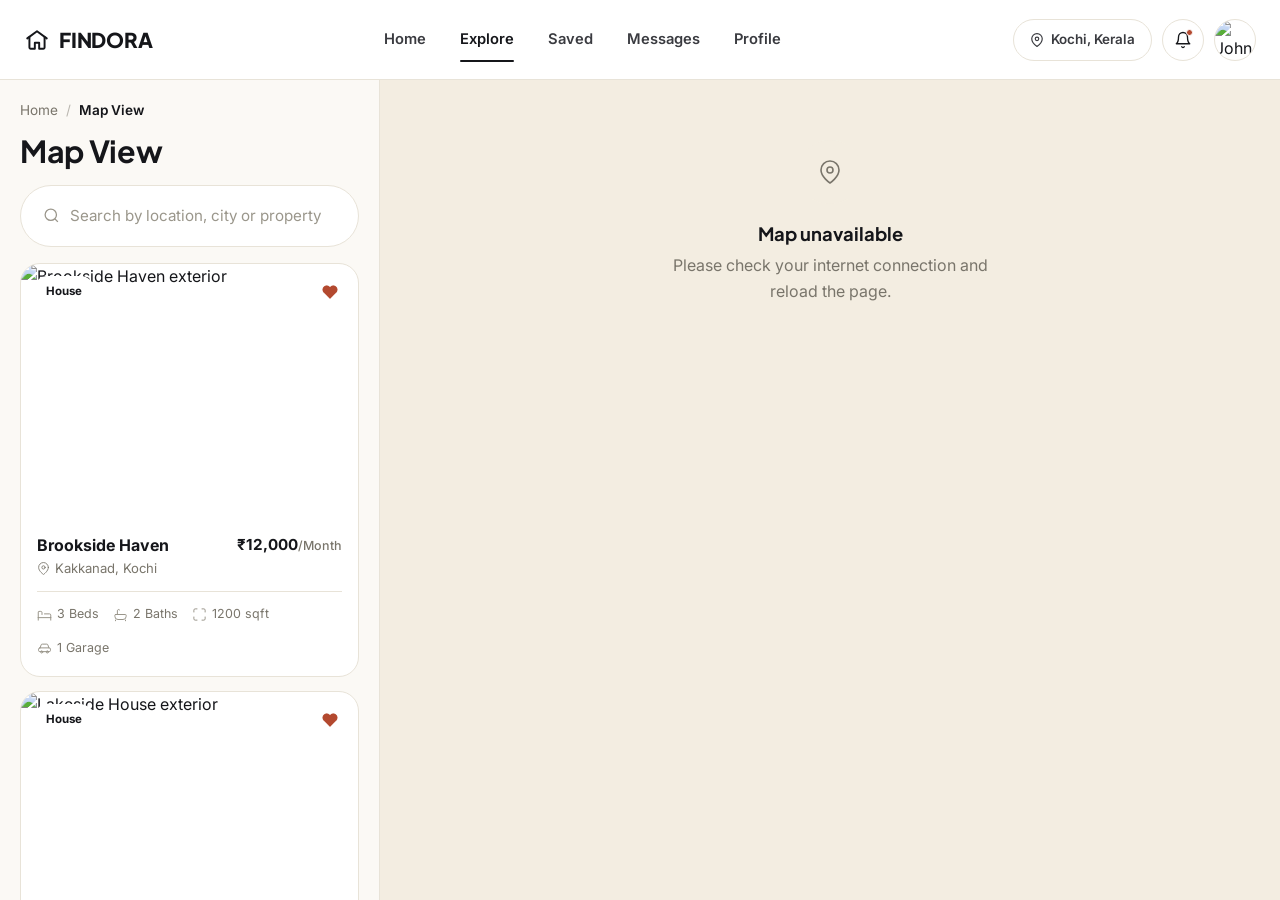
==== map.html @ 46451be3 "Add files via upload" ====
<!DOCTYPE html>
<html lang="en">
<head>
<meta charset="UTF-8">
<meta name="viewport" content="width=device-width, initial-scale=1.0">
<title>Map View — FINDORA</title>
<link rel="stylesheet" href="css/style.css">
<link rel="stylesheet" href="https://cdnjs.cloudflare.com/ajax/libs/leaflet/1.9.4/leaflet.css">
</head>
<body data-page="explore">

<header class="site-header" id="siteHeader">
  <div class="container header-inner">
    <a href="index.html" class="logo">
      <svg width="26" height="26" viewBox="0 0 24 24" fill="none" stroke="currentColor" stroke-width="1.8" stroke-linecap="round" stroke-linejoin="round"><path d="M3 10.5 12 4l9 6.5"/><path d="M5 9.5V19a1 1 0 0 0 1 1h4v-5.5h4V20h4a1 1 0 0 0 1-1V9.5"/></svg>
      FINDORA
    </a>
    <nav class="nav-links">
      <a href="index.html" data-nav="home">Home</a>
      <a href="properties.html" data-nav="explore">Explore</a>
      <a href="saved.html" data-nav="saved">Saved</a>
      <a href="messages.html" data-nav="messages">Messages</a>
      <a href="profile.html" data-nav="profile">Profile</a>
    </nav>
    <div class="header-actions">
      <button class="location-pill" id="locationPill"></button>
      <button class="icon-btn" aria-label="Notifications" id="notifBtn"></button>
      <a href="profile.html" class="avatar-btn"><img src="https://i.pravatar.cc/160?img=68" alt="John Doe"></a>
    </div>
  </div>
</header>

<div class="map-page-wrap">
  <aside class="map-sidebar">
    <div class="map-sidebar-head">
      <div class="breadcrumb" style="padding-top:0">
        <a href="index.html">Home</a><span class="sep">/</span><span class="current">Map View</span>
      </div>
      <h1 class="h2 mt-3">Map View</h1>
      <div class="search-bar mt-4" style="box-shadow:none;border:1px solid var(--line)">
        <svg width="17" height="17" viewBox="0 0 24 24" fill="none" stroke="currentColor" stroke-width="1.8" style="color:#9A968B;flex:none"><circle cx="11" cy="11" r="8"/><line x1="21" y1="21" x2="16.65" y2="16.65"/></svg>
        <input id="mapSearchInput" type="text" placeholder="Search by location, city or property">
      </div>
    </div>
    <div class="map-list" id="mapList"></div>
    <div class="empty-state" id="mapListEmpty" style="display:none;padding:40px 10px">
      <div class="es-icon"><svg width="22" height="22" viewBox="0 0 24 24" fill="none" stroke="currentColor" stroke-width="1.8"><circle cx="11" cy="11" r="8"/><line x1="21" y1="21" x2="16.65" y2="16.65"/></svg></div>
      <h3 class="h3">No matches</h3>
      <p>Try a different location or property name.</p>
    </div>
  </aside>

  <div class="map-relative">
    <div id="leafletMap"></div>
    <div class="map-floating-card" id="mapFloatingCard"></div>
  </div>
</div>

<nav class="bottom-nav">
  <a href="index.html" data-nav="home"><svg width="20" height="20" viewBox="0 0 24 24" fill="none" stroke="currentColor" stroke-width="1.8"><path d="M3 9l9-7 9 7v11a2 2 0 0 1-2 2H5a2 2 0 0 1-2-2z"/><polyline points="9 22 9 12 15 12 15 22"/></svg>Home</a>
  <a href="properties.html" data-nav="explore"><svg width="20" height="20" viewBox="0 0 24 24" fill="none" stroke="currentColor" stroke-width="1.8"><circle cx="12" cy="12" r="10"/><polygon points="16.24 7.76 14.12 14.12 7.76 16.24 9.88 9.88 16.24 7.76"/></svg>Explore</a>
  <a href="saved.html" data-nav="saved"><svg width="20" height="20" viewBox="0 0 24 24" fill="none" stroke="currentColor" stroke-width="1.8"><path d="M19 21l-7-5-7 5V5a2 2 0 0 1 2-2h10a2 2 0 0 1 2 2z"/></svg>Saved</a>
  <a href="messages.html" data-nav="messages"><svg width="20" height="20" viewBox="0 0 24 24" fill="none" stroke="currentColor" stroke-width="1.8"><path d="M21 11.5a8.38 8.38 0 0 1-.9 3.8 8.5 8.5 0 0 1-7.6 4.7 8.38 8.38 0 0 1-3.8-.9L3 21l1.9-5.7a8.38 8.38 0 0 1-.9-3.8 8.5 8.5 0 0 1 4.7-7.6 8.38 8.38 0 0 1 3.8-.9h.5a8.48 8.48 0 0 1 8 8v.5z"/></svg>Messages</a>
  <a href="profile.html" data-nav="profile"><svg width="20" height="20" viewBox="0 0 24 24" fill="none" stroke="currentColor" stroke-width="1.8"><path d="M20 21v-2a4 4 0 0 0-4-4H8a4 4 0 0 0-4 4v2"/><circle cx="12" cy="7" r="4"/></svg>Profile</a>
</nav>

<script src="https://cdnjs.cloudflare.com/ajax/libs/leaflet/1.9.4/leaflet.js"></script>
<script src="js/main.js"></script>
<script>
  document.getElementById('locationPill').innerHTML = '<svg width="14" height="14" viewBox="0 0 24 24" fill="none" stroke="currentColor" stroke-width="2"><path d="M21 10c0 7-9 13-9 13s-9-6-9-13a9 9 0 0 1 18 0z"/><circle cx="12" cy="10" r="3"/></svg> Kochi, Kerala';
  document.getElementById('notifBtn').innerHTML = '<svg width="18" height="18" viewBox="0 0 24 24" fill="none" stroke="currentColor" stroke-width="1.8" stroke-linecap="round" stroke-linejoin="round"><path d="M18 8A6 6 0 0 0 6 8c0 7-3 9-3 9h18s-3-2-3-9"/><path d="M13.73 21a2 2 0 0 1-3.46 0"/></svg><span class="dot"></span>';
</script>
</body>
</html>
---- css/style.css ----
/* ==========================================================================
   FINDORA — Design System
   Premium / Minimal / Editorial real-estate visual language.
   ========================================================================== */

@import url('https://fonts.googleapis.com/css2?family=Plus+Jakarta+Sans:wght@500;600;700;800&family=Inter:wght@400;500;600;700&display=swap');

/* ---------- Tokens ---------- */
:root{
  /* color */
  --ink:#15161A;
  --ink-soft:#3A3B40;
  --muted:#79756B;
  --muted-2:#9A968B;
  --line:#E8E3D8;
  --line-strong:#D8D2C2;
  --bg:#FBF9F5;
  --surface:#FFFFFF;
  --sand:#F3EDE1;
  --sand-2:#EAE1CD;
  --gold:#B8874C;
  --success:#3F7D58;
  --success-bg:#E7EFE9;
  --danger:#B3492F;
  --danger-bg:#F6E7E1;
  --overlay:rgba(15,16,20,.55);

  /* radius */
  --r-sm:10px;
  --r-input:14px;
  --r-btn:14px;
  --r-card:20px;
  --r-lg:24px;
  --r-pill:999px;

  /* shadow */
  --shadow-xs:0 1px 2px rgba(21,22,26,.05);
  --shadow-sm:0 6px 16px -8px rgba(21,22,26,.12);
  --shadow-md:0 16px 32px -12px rgba(21,22,26,.16);
  --shadow-lg:0 28px 56px -18px rgba(21,22,26,.22);

  /* motion */
  --dur-fast:150ms;
  --dur:220ms;
  --dur-slow:320ms;
  --ease:cubic-bezier(.4,0,.2,1);

  /* type */
  --font-display:'Plus Jakarta Sans', 'Inter', sans-serif;
  --font-body:'Inter', -apple-system, BlinkMacSystemFont, sans-serif;

  /* layout */
  --container:1280px;
  --header-h:80px;
}

@media (prefers-reduced-motion: reduce){
  *,*::before,*::after{ animation-duration:.001ms !important; transition-duration:.001ms !important; scroll-behavior:auto !important; }
}

/* ---------- Reset ---------- */
*,*::before,*::after{ box-sizing:border-box; }
html{ scroll-behavior:smooth; -webkit-text-size-adjust:100%; }
body{
  margin:0; background:var(--bg); color:var(--ink);
  font-family:var(--font-body); font-size:16px; line-height:1.6;
  -webkit-font-smoothing:antialiased; text-rendering:optimizeLegibility;
  padding-bottom:0;
}
img{ max-width:100%; display:block; }
a{ color:inherit; text-decoration:none; }
button{ font:inherit; color:inherit; background:none; border:none; cursor:pointer; }
input,select,textarea{ font:inherit; color:inherit; }
ul{ list-style:none; margin:0; padding:0; }
h1,h2,h3,h4,p{ margin:0; }
svg{ display:block; }

:focus-visible{ outline:2px solid var(--ink); outline-offset:2px; border-radius:4px; }

.container{ max-width:var(--container); margin:0 auto; padding:0 24px; }
@media (max-width:640px){ .container{ padding:0 18px; } }

/* ---------- Typography ---------- */
.display-1{ font-family:var(--font-display); font-weight:800; letter-spacing:-.02em; line-height:.98; font-size:clamp(2.6rem,6vw,4.75rem); }
.h1{ font-family:var(--font-display); font-weight:700; letter-spacing:-.015em; line-height:1.1; font-size:clamp(1.9rem,3.4vw,2.5rem); }
.h2{ font-family:var(--font-display); font-weight:700; letter-spacing:-.01em; line-height:1.15; font-size:clamp(1.5rem,2.4vw,1.9rem); }
.h3{ font-family:var(--font-display); font-weight:700; line-height:1.25; font-size:1.15rem; }
.eyebrow{ font-family:var(--font-body); font-weight:600; text-transform:uppercase; letter-spacing:.12em; font-size:.72rem; color:var(--muted); }
.lede{ font-size:1.05rem; color:var(--muted); line-height:1.6; }
.text-muted{ color:var(--muted); }
.text-sm{ font-size:.875rem; }
.text-xs{ font-size:.75rem; }

/* ---------- Buttons ---------- */
.btn{
  display:inline-flex; align-items:center; justify-content:center; gap:8px;
  padding:13px 24px; border-radius:var(--r-btn); font-weight:600; font-size:.9rem;
  transition:transform var(--dur-fast) var(--ease), background var(--dur) var(--ease), color var(--dur) var(--ease), box-shadow var(--dur) var(--ease), border-color var(--dur) var(--ease);
  white-space:nowrap; border:1px solid transparent;
}
.btn:active{ transform:scale(.97); }
.btn-primary{ background:var(--ink); color:#fff; }
.btn-primary:hover{ background:#000; box-shadow:var(--shadow-sm); }
.btn-secondary{ background:var(--sand); color:var(--ink); }
.btn-secondary:hover{ background:var(--sand-2); }
.btn-outline{ background:transparent; color:var(--ink); border-color:var(--line-strong); }
.btn-outline:hover{ border-color:var(--ink); }
.btn-ghost{ background:transparent; color:var(--ink); }
.btn-ghost:hover{ background:var(--sand); }
.btn-danger-outline{ background:transparent; color:var(--danger); border-color:var(--danger); }
.btn-danger-outline:hover{ background:var(--danger-bg); }
.btn-sm{ padding:9px 16px; font-size:.82rem; }
.btn-lg{ padding:16px 30px; font-size:.98rem; }
.btn-block{ width:100%; }
.btn-icon{ width:44px; height:44px; padding:0; border-radius:var(--r-pill); }
.btn[disabled]{ opacity:.45; pointer-events:none; }

.icon-btn{
  width:42px; height:42px; border-radius:var(--r-pill); display:inline-flex; align-items:center; justify-content:center;
  background:var(--surface); border:1px solid var(--line); color:var(--ink); position:relative;
  transition:background var(--dur) var(--ease), border-color var(--dur) var(--ease);
}
.icon-btn:hover{ background:var(--sand); }
.icon-btn .dot{ position:absolute; top:9px; right:10px; width:7px; height:7px; border-radius:50%; background:var(--danger); border:1.5px solid var(--surface); }

/* ---------- Chips / Pills / Tabs ---------- */
.chip-row{ display:flex; gap:10px; flex-wrap:wrap; }
.chip{
  padding:10px 18px; border-radius:var(--r-pill); border:1px solid var(--line-strong); background:var(--surface);
  font-size:.85rem; font-weight:600; color:var(--ink-soft); transition:all var(--dur) var(--ease); white-space:nowrap;
}
.chip:hover{ border-color:var(--ink); }
.chip.is-active{ background:var(--ink); border-color:var(--ink); color:#fff; }
.chip-ghost{ border-color:transparent; background:var(--sand); }

.seg{ display:inline-flex; background:var(--sand); padding:4px; border-radius:var(--r-pill); gap:2px; }
.seg button{ padding:9px 20px; border-radius:var(--r-pill); font-weight:600; font-size:.85rem; color:var(--muted); transition:all var(--dur) var(--ease); }
.seg button.is-active{ background:var(--ink); color:#fff; }

/* ---------- Forms ---------- */
.field{ display:flex; flex-direction:column; gap:8px; }
.field label{ font-size:.82rem; font-weight:600; color:var(--ink-soft); }
.input,.select,.textarea{
  width:100%; padding:13px 16px; border-radius:var(--r-input); border:1px solid var(--line);
  background:var(--surface); font-size:.92rem; color:var(--ink); transition:border-color var(--dur) var(--ease), box-shadow var(--dur) var(--ease);
}
.input::placeholder,.textarea::placeholder{ color:var(--muted-2); }
.input:focus,.select:focus,.textarea:focus{ border-color:var(--ink); box-shadow:0 0 0 3px rgba(21,22,26,.06); outline:none; }
.textarea{ resize:vertical; min-height:110px; font-family:var(--font-body); }
.select{ appearance:none; background-image:url("data:image/svg+xml,%3Csvg xmlns='http://www.w3.org/2000/svg' width='16' height='16' viewBox='0 0 24 24' fill='none' stroke='%2379756B' stroke-width='2' stroke-linecap='round' stroke-linejoin='round'%3E%3Cpolyline points='6 9 12 15 18 9'/%3E%3C/svg%3E"); background-repeat:no-repeat; background-position:right 14px center; padding-right:38px; }
.input-icon-wrap{ position:relative; }
.input-icon-wrap .input{ padding-left:44px; }
.input-icon-wrap svg{ position:absolute; left:15px; top:50%; transform:translateY(-50%); color:var(--muted); pointer-events:none; }

.pill-toggle-row{ display:flex; gap:8px; flex-wrap:wrap; }
.pill-toggle{
  padding:10px 16px; border-radius:var(--r-pill); border:1px solid var(--line); background:var(--surface);
  font-weight:600; font-size:.85rem; color:var(--ink-soft); min-width:46px; text-align:center; transition:all var(--dur) var(--ease);
}
.pill-toggle.is-active{ background:var(--ink); border-color:var(--ink); color:#fff; }

.check-row{ display:flex; align-items:center; gap:10px; font-size:.9rem; color:var(--ink-soft); cursor:pointer; }
.check-row input[type="checkbox"],.check-row input[type="radio"]{
  appearance:none; width:19px; height:19px; border:1.5px solid var(--line-strong); border-radius:6px; position:relative; flex:none; cursor:pointer;
  transition:all var(--dur) var(--ease);
}
.check-row input[type="radio"]{ border-radius:50%; }
.check-row input:checked{ background:var(--ink); border-color:var(--ink); }
.check-row input[type="checkbox"]:checked::after{ content:""; position:absolute; left:5px; top:1px; width:5px; height:9px; border:solid #fff; border-width:0 2px 2px 0; transform:rotate(40deg); }
.check-row input[type="radio"]:checked::after{ content:""; position:absolute; inset:5px; border-radius:50%; background:#fff; }

.toggle{ position:relative; width:44px; height:26px; border-radius:var(--r-pill); background:var(--line-strong); flex:none; transition:background var(--dur) var(--ease); cursor:pointer; border:none; }
.toggle::after{ content:""; position:absolute; top:3px; left:3px; width:20px; height:20px; border-radius:50%; background:#fff; transition:transform var(--dur) var(--ease); box-shadow:var(--shadow-xs); }
.toggle.is-on{ background:var(--ink); }
.toggle.is-on::after{ transform:translateX(18px); }

/* dual range slider */
.range-slider{ position:relative; height:34px; }
.range-slider .track{ position:absolute; top:15px; left:0; right:0; height:4px; background:var(--line); border-radius:99px; }
.range-slider .fill{ position:absolute; top:15px; height:4px; background:var(--ink); border-radius:99px; }
.range-slider input[type="range"]{
  position:absolute; top:0; left:0; width:100%; height:34px; margin:0; appearance:none; background:transparent; pointer-events:none;
}
.range-slider input[type="range"]::-webkit-slider-thumb{
  appearance:none; pointer-events:all; width:20px; height:20px; border-radius:50%; background:#fff; border:2px solid var(--ink);
  box-shadow:var(--shadow-xs); cursor:pointer; margin-top:0;
}
.range-slider input[type="range"]::-moz-range-thumb{ pointer-events:all; width:20px; height:20px; border-radius:50%; background:#fff; border:2px solid var(--ink); cursor:pointer; }
.range-values{ display:flex; justify-content:space-between; font-size:.85rem; font-weight:600; color:var(--ink); margin-top:2px; }

/* ---------- Header / Nav ---------- */
.site-header{
  position:sticky; top:0; z-index:60; height:var(--header-h);
  transition:background var(--dur-slow) var(--ease), box-shadow var(--dur-slow) var(--ease), border-color var(--dur-slow) var(--ease);
  background:var(--surface); border-bottom:1px solid var(--line);
}
.site-header.header-transparent{ position:absolute; top:0; left:0; right:0; background:transparent; border-color:transparent; }
.site-header.header-transparent.is-scrolled{ position:fixed; background:rgba(251,249,245,.92); backdrop-filter:blur(10px); border-color:var(--line); box-shadow:var(--shadow-xs); }
.header-inner{ height:var(--header-h); display:flex; align-items:center; justify-content:space-between; gap:24px; }

.logo{ display:flex; align-items:center; gap:9px; font-family:var(--font-display); font-weight:800; font-size:1.28rem; letter-spacing:-.01em; flex:none; }
.logo svg{ color:var(--ink); }
.header-transparent:not(.is-scrolled) .logo, .header-transparent:not(.is-scrolled) .nav-links a, .header-transparent:not(.is-scrolled) .location-pill{ color:#fff; }
.header-transparent:not(.is-scrolled) .icon-btn{ background:rgba(255,255,255,.14); border-color:rgba(255,255,255,.28); color:#fff; }
.header-transparent:not(.is-scrolled) .location-pill{ border-color:rgba(255,255,255,.3); }
.header-transparent:not(.is-scrolled) .logo svg{ color:#fff; }

.nav-links{ display:flex; align-items:center; gap:34px; font-weight:600; font-size:.92rem; }
.nav-links a{ position:relative; padding:6px 0; color:var(--ink-soft); transition:color var(--dur) var(--ease); }
.nav-links a:hover{ color:var(--ink); }
.nav-links a.is-active{ color:var(--ink); }
.nav-links a.is-active::after{ content:""; position:absolute; left:0; right:0; bottom:-4px; height:2px; background:var(--ink); border-radius:2px; }
.header-transparent:not(.is-scrolled) .nav-links a.is-active::after{ background:#fff; }

.header-actions{ display:flex; align-items:center; gap:10px; flex:none; }
.location-pill{ display:flex; align-items:center; gap:7px; padding:9px 16px; border-radius:var(--r-pill); border:1px solid var(--line); font-size:.84rem; font-weight:600; color:var(--ink-soft); }
.avatar-btn img{ width:42px; height:42px; border-radius:50%; object-fit:cover; border:1.5px solid var(--line); }

.breadcrumb{ padding:22px 0 0; display:flex; align-items:center; gap:8px; font-size:.85rem; color:var(--muted); flex-wrap:wrap; }
.breadcrumb a{ color:var(--muted); transition:color var(--dur) var(--ease); }
.breadcrumb a:hover{ color:var(--ink); }
.breadcrumb .sep{ opacity:.5; }
.breadcrumb .current{ color:var(--ink); font-weight:600; }

/* Mobile bottom nav */
.bottom-nav{ display:none; }
@media (max-width:767px){
  body{ padding-bottom:78px; }
  .bottom-nav{
    display:flex; position:fixed; bottom:0; left:0; right:0; z-index:70; background:var(--surface); border-top:1px solid var(--line);
    padding:9px 6px calc(9px + env(safe-area-inset-bottom)); justify-content:space-around; box-shadow:0 -8px 24px -16px rgba(21,22,26,.2);
  }
  .bottom-nav a{ display:flex; flex-direction:column; align-items:center; gap:4px; font-size:.66rem; font-weight:600; color:var(--muted-2); flex:1; padding:4px 0; }
  .bottom-nav a.is-active{ color:var(--ink); }
  .nav-links{ display:none; }
  .header-actions .location-pill{ display:none; }
}
@media (min-width:768px) and (max-width:1023px){
  .nav-links{ gap:20px; font-size:.86rem; }
}

/* ---------- Hero (Home) ---------- */
.hero{ position:relative; min-height:100vh; display:flex; align-items:flex-end; overflow:hidden; }
.hero-media{ position:absolute; inset:0; }
.hero-media img{ width:100%; height:100%; object-fit:cover; transition:opacity 260ms var(--ease); }
.hero-media::after{ content:""; position:absolute; inset:0; background:linear-gradient(180deg, rgba(10,12,16,.15) 0%, rgba(10,12,16,.08) 32%, rgba(10,12,16,.55) 78%, rgba(10,12,16,.72) 100%); }
.hero-inner{ position:relative; z-index:2; width:100%; padding:calc(var(--header-h) + 40px) 0 64px; color:#fff; }
.hero-tagline{ display:inline-flex; align-items:center; gap:8px; background:rgba(255,255,255,.16); border:1px solid rgba(255,255,255,.3); backdrop-filter:blur(6px); padding:8px 16px; border-radius:var(--r-pill); font-size:.8rem; font-weight:600; margin-bottom:22px; }
.hero h1{ font-family:var(--font-display); font-weight:800; letter-spacing:-.03em; line-height:.96; font-size:clamp(2.8rem,6.4vw,5rem); max-width:640px; }
.hero p{ margin-top:18px; font-size:1.08rem; max-width:440px; color:rgba(255,255,255,.86); line-height:1.6; }
.hero-search{ margin-top:34px; max-width:620px; }
.search-bar{ display:flex; align-items:center; gap:10px; background:#fff; border-radius:var(--r-pill); padding:8px 8px 8px 22px; box-shadow:var(--shadow-md); }
.search-bar input{ flex:1; border:none; outline:none; font-size:.95rem; padding:10px 0; color:var(--ink); background:transparent; }
.search-bar input::placeholder{ color:var(--muted-2); }
.search-bar .divider{ width:1px; height:24px; background:var(--line); flex:none; }
.search-bar .search-filter-btn{ width:46px; height:46px; border-radius:50%; background:var(--sand); flex:none; display:flex; align-items:center; justify-content:center; transition:background var(--dur) var(--ease); }
.search-bar .search-filter-btn:hover{ background:var(--sand-2); }
.search-bar .search-submit{ width:46px; height:46px; border-radius:50%; background:var(--ink); color:#fff; flex:none; display:flex; align-items:center; justify-content:center; }
.hero-chips{ margin-top:20px; }
.hero-chips .chip{ background:rgba(255,255,255,.1); border-color:rgba(255,255,255,.3); color:#fff; }
.hero-chips .chip.is-active{ background:#fff; color:var(--ink); border-color:#fff; }
.hero-chips .chip:hover{ border-color:#fff; }

.hero-featured{
  position:absolute; z-index:3; right:6%; bottom:14%; width:340px; background:#fff; border-radius:var(--r-lg);
  padding:16px; box-shadow:var(--shadow-lg); color:var(--ink);
}
.hero-featured .hf-badge{ display:inline-flex; align-items:center; gap:6px; background:var(--sand); padding:6px 12px; border-radius:var(--r-pill); font-size:.72rem; font-weight:700; margin-bottom:10px; }
.hero-featured .hf-img{ width:100%; height:170px; border-radius:var(--r-input); overflow:hidden; margin-bottom:14px; position:relative; }
.hero-featured .hf-img img{ width:100%; height:100%; object-fit:cover; }
.hero-featured h3{ font-size:1.08rem; }
.hero-featured .hf-price{ font-weight:700; white-space:nowrap; text-align:right; }
.hero-featured .hf-price span{ display:block; font-weight:500; color:var(--muted); font-size:.78rem; }
.hero-featured .hf-loc{ display:flex; align-items:center; gap:5px; color:var(--muted); font-size:.82rem; margin-top:3px; }
.hero-featured .hf-loc{ display:flex; align-items:center; gap:5px; color:var(--muted); font-size:.82rem; margin-top:3px; }
.hero-featured .hf-stats{ display:flex; justify-content:space-between; margin:16px 0; padding:14px 0; border-top:1px solid var(--line); border-bottom:1px solid var(--line); }
.hero-featured .hf-stat{ text-align:center; font-size:.78rem; color:var(--muted); }
.hero-featured .hf-stat b{ display:block; font-size:.95rem; color:var(--ink); font-weight:700; }
.hero-featured .hf-actions{ display:flex; gap:8px; }
.hero-featured .hf-actions .btn{ flex:1; padding:11px; font-size:.8rem; }
.hero-arrows{ position:absolute; z-index:3; right:6%; bottom:5%; display:flex; gap:10px; }
.hero-arrows button{ width:40px; height:40px; border-radius:50%; background:rgba(255,255,255,.16); border:1px solid rgba(255,255,255,.4); color:#fff; display:flex; align-items:center; justify-content:center; backdrop-filter:blur(6px); }

@media (max-width:1023px){
  .hero-featured{ position:static; width:100%; margin:28px auto 0; }
  .hero-arrows{ display:none; }
  .hero-inner{ padding-bottom:32px; }
  .hero{ min-height:auto; padding-bottom:0; display:block; }
  .hero-media{ position:absolute; inset:0; height:100%; }
}
@media (max-width:767px){
  .hero{ background:var(--bg); }
  .hero-media{ display:none; }
  .hero-inner{ padding-top:calc(var(--header-h) + 22px); }
  .hero-tagline{ background:var(--sand); border-color:var(--line); color:var(--ink-soft); }
  .hero h1{ color:var(--ink); }
  .hero p{ color:var(--muted); }
  .hero-chips .chip{ background:var(--surface); border-color:var(--line); color:var(--ink-soft); }
  .hero-chips .chip.is-active{ background:var(--ink); border-color:var(--ink); color:#fff; }
  .site-header.header-transparent{ position:sticky; background:var(--bg); border-bottom:1px solid var(--line); }
  .site-header.header-transparent .logo,
  .site-header.header-transparent .logo svg{ color:var(--ink); }
  .site-header.header-transparent .icon-btn{ background:var(--surface); border-color:var(--line); color:var(--ink); }
}
@media (max-width:640px){
  .hero-inner{ padding-top:calc(var(--header-h) + 20px); }
}

/* ---------- Sections ---------- */
.section{ padding:72px 0; }
.section-tight{ padding:40px 0; }
.section-head{ display:flex; align-items:flex-end; justify-content:space-between; gap:20px; margin-bottom:32px; }
.section-head .see-all{ font-weight:700; font-size:.88rem; display:flex; align-items:center; gap:6px; white-space:nowrap; }
@media (max-width:640px){ .section{ padding:48px 0; } }

/* ---------- Property Card ---------- */
.grid-cards{ display:grid; grid-template-columns:repeat(4,1fr); gap:24px; }
@media (max-width:1279px){ .grid-cards{ grid-template-columns:repeat(3,1fr); } }
@media (max-width:1023px){ .grid-cards{ grid-template-columns:repeat(2,1fr); gap:18px; } }
@media (max-width:640px){ .grid-cards{ grid-template-columns:1fr; } }

.rail{ display:flex; gap:22px; overflow-x:auto; scroll-snap-type:x mandatory; padding-bottom:6px; margin:0 -24px; padding-left:24px; padding-right:24px; }
.rail::-webkit-scrollbar{ display:none; }
.rail .card-property{ min-width:280px; scroll-snap-align:start; }
@media (min-width:1024px){ .rail{ display:grid; grid-template-columns:repeat(4,1fr); overflow:visible; margin:0; padding:0; } .rail .card-property{ min-width:0; } }

.card-property{
  background:var(--surface); border-radius:var(--r-card); border:1px solid var(--line); overflow:hidden;
  transition:box-shadow var(--dur) var(--ease), transform var(--dur) var(--ease), border-color var(--dur) var(--ease);
  display:flex; flex-direction:column;
}
.card-property:hover{ box-shadow:var(--shadow-md); border-color:transparent; transform:translateY(-3px); }
.card-property .cp-media{ position:relative; aspect-ratio:4/3; overflow:hidden; }
.card-property .cp-media img{ width:100%; height:100%; object-fit:cover; transition:transform var(--dur-slow) var(--ease); }
.card-property:hover .cp-media img{ transform:scale(1.06); }
.card-property .cp-type{ position:absolute; top:12px; left:12px; background:#fff; padding:6px 13px; border-radius:var(--r-pill); font-size:.72rem; font-weight:700; }
.card-property .cp-fav{ position:absolute; top:10px; right:10px; width:36px; height:36px; border-radius:50%; background:rgba(255,255,255,.92); display:flex; align-items:center; justify-content:center; color:var(--ink); backdrop-filter:blur(4px); transition:transform var(--dur-fast) var(--ease); }
.card-property .cp-fav:active{ transform:scale(.88); }
.card-property .cp-fav svg{ transition:all var(--dur-fast) var(--ease); }
.card-property .cp-fav.is-fav svg{ fill:var(--danger); stroke:var(--danger); }
.card-property .cp-body{ padding:16px 16px 18px; display:flex; flex-direction:column; gap:8px; flex:1; }
.card-property .cp-top{ display:flex; justify-content:space-between; align-items:flex-start; gap:10px; }
.card-property h3{ font-size:1rem; }
.card-property .cp-price{ font-weight:700; font-size:.95rem; white-space:nowrap; }
.card-property .cp-price span{ font-weight:500; color:var(--muted); font-size:.78rem; }
.card-property .cp-loc{ display:flex; align-items:center; gap:5px; color:var(--muted); font-size:.82rem; }
.card-property .cp-stats{ display:flex; gap:14px; margin-top:4px; padding-top:12px; border-top:1px solid var(--line); flex-wrap:wrap; }
.card-property .cp-stat{ display:flex; align-items:center; gap:5px; font-size:.78rem; color:var(--muted); }
.card-property .cp-stat svg{ color:var(--muted-2); flex:none; }

/* list row variant (used in listing/saved lists) */
.row-property{ display:flex; gap:18px; background:var(--surface); border:1px solid var(--line); border-radius:var(--r-card); padding:14px; transition:box-shadow var(--dur) var(--ease), transform var(--dur) var(--ease); }
.row-property:hover{ box-shadow:var(--shadow-sm); transform:translateY(-2px); }
.row-property .rp-media{ position:relative; width:150px; flex:none; border-radius:var(--r-input); overflow:hidden; aspect-ratio:4/3; }
.row-property .rp-media img{ width:100%; height:100%; object-fit:cover; }
.row-property .rp-fav{ position:absolute; top:8px; right:8px; width:30px; height:30px; border-radius:50%; background:rgba(255,255,255,.92); display:flex; align-items:center; justify-content:center; }
.row-property .rp-body{ flex:1; display:flex; flex-direction:column; justify-content:center; gap:6px; min-width:0; }
.row-property .rp-top{ display:flex; justify-content:space-between; gap:10px; }
.row-property .rp-stats{ display:flex; gap:16px; flex-wrap:wrap; margin-top:4px; }
@media (max-width:520px){ .row-property{ flex-direction:column; } .row-property .rp-media{ width:100%; aspect-ratio:16/9; } }

.rating{ display:inline-flex; align-items:center; gap:5px; font-size:.82rem; font-weight:700; color:var(--ink); }
.rating svg{ color:var(--gold); fill:var(--gold); }
.rating .count{ color:var(--muted); font-weight:500; }

.badge{ display:inline-flex; align-items:center; gap:6px; padding:5px 12px; border-radius:var(--r-pill); font-size:.72rem; font-weight:700; }
.badge-success{ background:var(--success-bg); color:var(--success); }
.badge-sand{ background:var(--sand); color:var(--ink-soft); }
.badge-gold{ background:#F7EEDD; color:var(--gold); }

/* ---------- Trust strip ---------- */
.trust-strip{ display:grid; grid-template-columns:repeat(3,1fr); gap:32px; border-top:1px solid var(--line); border-bottom:1px solid var(--line); padding:36px 0; }
.trust-item{ text-align:center; }
.trust-item b{ display:block; font-family:var(--font-display); font-size:2rem; font-weight:800; }
.trust-item span{ color:var(--muted); font-size:.85rem; }
@media (max-width:640px){ .trust-strip{ grid-template-columns:1fr; gap:22px; } }

/* ---------- Page header (listing pages) ---------- */
.page-head{ padding:20px 0 8px; }
.page-head h1{ margin-bottom:6px; }
.page-toolbar{ display:flex; flex-wrap:wrap; gap:12px; align-items:center; justify-content:space-between; margin:22px 0 6px; }
.page-toolbar .search-bar{ max-width:none; flex:1; min-width:240px; padding:6px 6px 6px 18px; box-shadow:none; border:1px solid var(--line); }
.results-row{ display:flex; align-items:center; justify-content:space-between; margin:22px 0 18px; flex-wrap:wrap; gap:12px; }
.view-toggle{ display:flex; gap:4px; background:var(--sand); padding:4px; border-radius:var(--r-pill); }
.view-toggle button{ width:34px; height:34px; border-radius:50%; display:flex; align-items:center; justify-content:center; color:var(--muted); }
.view-toggle button.is-active{ background:var(--ink); color:#fff; }

/* ---------- Layout: sidebar + content ---------- */
.layout-with-sidebar{ display:grid; grid-template-columns:272px 1fr; gap:32px; align-items:start; }
@media (max-width:1023px){ .layout-with-sidebar{ grid-template-columns:1fr; } }

.filters-card{ background:var(--surface); border:1px solid var(--line); border-radius:var(--r-card); padding:22px; position:sticky; top:calc(var(--header-h) + 20px); }
.filters-head{ display:flex; justify-content:space-between; align-items:center; margin-bottom:18px; }
.filter-group{ padding:18px 0; border-bottom:1px solid var(--line); }
.filter-group:first-of-type{ padding-top:0; }
.filter-group:last-of-type{ border-bottom:none; padding-bottom:4px; }
.filter-group h4{ font-size:.82rem; font-weight:700; margin-bottom:14px; text-transform:uppercase; letter-spacing:.06em; color:var(--ink-soft); }
.filter-check-list{ display:flex; flex-direction:column; gap:12px; }

@media (max-width:1023px){
  .filters-card{ position:fixed; inset:0; z-index:120; border-radius:0; overflow-y:auto; transform:translateY(100%); transition:transform var(--dur-slow) var(--ease); padding:22px 22px 100px; }
  .filters-card.is-open{ transform:translateY(0); }
  .filters-apply-fixed{ position:fixed; left:0; right:0; bottom:0; z-index:121; background:var(--surface); padding:16px 22px calc(16px + env(safe-area-inset-bottom)); border-top:1px solid var(--line); transform:translateY(100%); transition:transform var(--dur-slow) var(--ease); }
  .filters-card.is-open ~ .filters-apply-fixed, .filters-apply-fixed.is-open{ transform:translateY(0); }
}

.filters-fab{ display:none; }
@media (max-width:1023px){
  .filters-fab{ display:inline-flex; }
}

/* pagination */
.pagination{ display:flex; align-items:center; justify-content:center; gap:8px; margin:44px 0 12px; flex-wrap:wrap; }
.pagination button{ min-width:40px; height:40px; padding:0 10px; border-radius:var(--r-pill); font-weight:600; font-size:.88rem; color:var(--ink-soft); border:1px solid transparent; }
.pagination button.is-active{ background:var(--ink); color:#fff; }
.pagination button:hover:not(.is-active):not(:disabled){ background:var(--sand); }
.pagination button:disabled{ opacity:.35; }

/* ---------- Property Details ---------- */
.gallery-hero{ display:grid; grid-template-columns:1.6fr 1fr; gap:12px; border-radius:var(--r-lg); overflow:hidden; height:460px; }
.gallery-hero .gh-main{ position:relative; cursor:zoom-in; overflow:hidden; }
.gallery-hero .gh-main img{ width:100%; height:100%; object-fit:cover; transition:transform var(--dur-slow) var(--ease); }
.gallery-hero .gh-main:hover img{ transform:scale(1.03); }
.gallery-hero .gh-count{ position:absolute; bottom:16px; left:16px; background:rgba(15,16,20,.6); color:#fff; padding:7px 14px; border-radius:var(--r-pill); font-size:.78rem; font-weight:600; backdrop-filter:blur(4px); }
.gallery-hero .gh-side{ display:grid; grid-template-rows:1fr 1fr; gap:12px; }
.gallery-hero .gh-side div{ position:relative; overflow:hidden; cursor:zoom-in; }
.gallery-hero .gh-side img{ width:100%; height:100%; object-fit:cover; transition:transform var(--dur-slow) var(--ease); }
.gallery-hero .gh-side div:hover img{ transform:scale(1.05); }
@media (max-width:900px){
  .gallery-hero{ grid-template-columns:1fr; height:auto; }
  .gallery-hero .gh-side{ grid-auto-flow:column; grid-template-columns:1fr 1fr; grid-template-rows:auto; height:140px; }
  .gallery-hero .gh-main{ height:280px; }
}

.pd-layout{ display:grid; grid-template-columns:1fr 340px; gap:40px; align-items:start; margin-top:36px; }
@media (max-width:960px){ .pd-layout{ grid-template-columns:1fr; } }

.pd-header{ display:flex; justify-content:space-between; gap:16px; flex-wrap:wrap; padding-bottom:22px; border-bottom:1px solid var(--line); }
.pd-header .pd-loc{ display:flex; align-items:center; gap:6px; color:var(--muted); margin-top:6px; }
.pd-header .pd-price{ text-align:right; }
.pd-header .pd-price b{ font-family:var(--font-display); font-size:1.7rem; }
.pd-header .pd-price span{ color:var(--muted); font-size:.85rem; }
.pd-stats{ display:flex; gap:28px; padding:22px 0; border-bottom:1px solid var(--line); flex-wrap:wrap; }
.pd-stat{ display:flex; align-items:center; gap:10px; }
.pd-stat .pd-stat-icon{ width:42px; height:42px; border-radius:50%; background:var(--sand); display:flex; align-items:center; justify-content:center; color:var(--ink); flex:none; }
.pd-stat b{ display:block; font-size:.95rem; }
.pd-stat span{ font-size:.76rem; color:var(--muted); }

.pd-block{ padding:26px 0; border-bottom:1px solid var(--line); }
.pd-block h3{ margin-bottom:12px; }
.pd-block p{ color:var(--ink-soft); line-height:1.75; }
.pd-block p + p{ margin-top:10px; }
.read-more-toggle{ font-weight:700; font-size:.85rem; margin-top:8px; display:inline-block; text-decoration:underline; text-underline-offset:3px; }

.amenities-grid{ display:grid; grid-template-columns:repeat(3,1fr); gap:14px; }
@media (max-width:520px){ .amenities-grid{ grid-template-columns:repeat(2,1fr); } }
.amenity{ display:flex; flex-direction:column; align-items:center; gap:10px; padding:18px 10px; background:var(--sand); border-radius:var(--r-input); text-align:center; }
.amenity svg{ color:var(--ink); }
.amenity span{ font-size:.8rem; font-weight:600; color:var(--ink-soft); }

.info-table{ width:100%; border-collapse:collapse; }
.info-table tr{ border-bottom:1px solid var(--line); }
.info-table tr:last-child{ border-bottom:none; }
.info-table td{ padding:12px 0; font-size:.88rem; }
.info-table td:first-child{ color:var(--muted); }
.info-table td:last-child{ text-align:right; font-weight:600; }

.map-embed{ height:220px; border-radius:var(--r-input); overflow:hidden; border:1px solid var(--line); position:relative; }

.agent-card{ background:var(--surface); border:1px solid var(--line); border-radius:var(--r-card); padding:22px; scroll-margin-top:calc(var(--header-h) + 20px); }
.agent-card .agent-top{ display:flex; gap:14px; align-items:center; }
.agent-card img{ width:58px; height:58px; border-radius:50%; object-fit:cover; }
.agent-card .agent-name{ font-weight:700; }
.agent-card .agent-role{ font-size:.8rem; color:var(--muted); }
.agent-card .agent-actions{ display:flex; flex-direction:column; gap:10px; margin-top:18px; }

.sticky-side{ position:sticky; top:calc(var(--header-h) + 20px); display:flex; flex-direction:column; gap:20px; }

.similar-scroller{ display:grid; grid-template-columns:repeat(3,1fr); gap:20px; }
@media (max-width:900px){ .similar-scroller{ grid-template-columns:repeat(2,1fr); } }
@media (max-width:640px){ .similar-scroller{ grid-template-columns:1fr; } }

/* Sticky mobile CTA on property details */
.mobile-cta-bar{ display:none; }
@media (max-width:960px){
  .mobile-cta-bar{ display:flex; gap:10px; position:fixed; left:0; right:0; bottom:78px; z-index:65; background:var(--surface); padding:12px 18px; border-top:1px solid var(--line); box-shadow:0 -8px 20px -14px rgba(0,0,0,.2); }
  .mobile-cta-bar .btn{ flex:1; }
}

/* ---------- Lightbox / Fullscreen gallery ---------- */
.lightbox{ position:fixed; inset:0; background:#0B0C0F; z-index:200; display:none; flex-direction:column; }
.lightbox.is-open{ display:flex; }
.lightbox-top{ display:flex; justify-content:space-between; align-items:center; padding:20px 24px; color:#fff; }
.lightbox-top .lb-count{ font-size:.85rem; font-weight:600; color:rgba(255,255,255,.75); }
.lightbox-top .lb-actions{ display:flex; gap:10px; }
.lightbox-stage{ flex:1; display:flex; align-items:center; justify-content:center; position:relative; padding:0 70px; min-height:0; }
.lightbox-stage img{ max-width:100%; max-height:78vh; object-fit:contain; border-radius:8px; }
.lightbox-nav{ position:absolute; top:50%; transform:translateY(-50%); width:52px; height:52px; border-radius:50%; background:rgba(255,255,255,.1); border:1px solid rgba(255,255,255,.24); color:#fff; display:flex; align-items:center; justify-content:center; }
.lightbox-nav.prev{ left:16px; } .lightbox-nav.next{ right:16px; }
.lightbox-thumbs{ display:flex; gap:10px; padding:18px 24px 26px; overflow-x:auto; }
.lightbox-thumbs img{ width:74px; height:56px; object-fit:cover; border-radius:8px; opacity:.45; cursor:pointer; transition:opacity var(--dur) var(--ease), outline var(--dur) var(--ease); flex:none; }
.lightbox-thumbs img.is-active{ opacity:1; outline:2px solid #fff; outline-offset:2px; }
body.lb-locked{ overflow:hidden; }
@media (max-width:640px){ .lightbox-stage{ padding:0 14px; } .lightbox-nav{ width:42px; height:42px; } .lightbox-thumbs img{ width:56px; height:42px; } }

/* ---------- Map page ---------- */
.map-page-wrap{ display:grid; grid-template-columns:380px 1fr; height:calc(100vh - var(--header-h)); }
@media (max-width:900px){ .map-page-wrap{ grid-template-columns:1fr; height:auto; } }
.map-sidebar{ border-right:1px solid var(--line); overflow-y:auto; padding:20px; }
.map-sidebar-head{ margin-bottom:16px; }
.map-list{ display:flex; flex-direction:column; gap:14px; margin-top:16px; }
#leafletMap{ width:100%; height:100%; min-height:420px; background:var(--sand); }
.map-price-pill{ background:var(--ink); color:#fff; font-weight:700; font-size:.78rem; padding:7px 13px; border-radius:var(--r-pill); border:2px solid #fff; box-shadow:var(--shadow-sm); white-space:nowrap; }
.map-price-pill.is-active{ background:#fff; color:var(--ink); border-color:var(--ink); }
.map-floating-card{ position:absolute; left:20px; right:20px; bottom:24px; max-width:360px; background:#fff; border-radius:var(--r-card); box-shadow:var(--shadow-lg); padding:14px; display:none; gap:12px; z-index:400; }
.map-floating-card.is-open{ display:flex; }
.map-floating-card img{ width:96px; height:96px; border-radius:var(--r-input); object-fit:cover; flex:none; }
.map-floating-card .mfc-close{ position:absolute; top:8px; right:8px; width:26px; height:26px; border-radius:50%; background:var(--sand); display:flex; align-items:center; justify-content:center; }
.map-relative{ position:relative; height:100%; }

/* ---------- Schedule Visit ---------- */
.date-row,.time-row{ display:flex; gap:10px; overflow-x:auto; padding-bottom:4px; }
.date-chip{ flex:none; width:64px; padding:12px 0; border-radius:var(--r-input); border:1px solid var(--line); text-align:center; }
.date-chip .dow{ display:block; font-size:.7rem; color:var(--muted); margin-bottom:4px; }
.date-chip .dom{ display:block; font-weight:700; font-size:1.05rem; }
.date-chip.is-active{ background:var(--ink); border-color:var(--ink); color:#fff; }
.date-chip.is-active .dow{ color:rgba(255,255,255,.7); }
.time-chip{ flex:none; padding:11px 18px; border-radius:var(--r-pill); border:1px solid var(--line); font-weight:600; font-size:.85rem; }
.time-chip.is-active{ background:var(--ink); border-color:var(--ink); color:#fff; }
.summary-row{ display:flex; gap:14px; background:var(--sand); padding:14px; border-radius:var(--r-input); align-items:center; }
.summary-row img{ width:64px; height:64px; border-radius:10px; object-fit:cover; }
.form-grid-2{ display:grid; grid-template-columns:1fr 1fr; gap:16px; }
@media (max-width:560px){ .form-grid-2{ grid-template-columns:1fr; } }

/* ---------- Messages ---------- */
.messages-shell{ display:grid; grid-template-columns:340px 1fr; height:calc(100vh - var(--header-h) - 80px); border:1px solid var(--line); border-radius:var(--r-lg); overflow:hidden; margin:28px 0 40px; background:var(--surface); }
@media (min-width:1220px){ .messages-shell{ grid-template-columns:340px 1fr 300px; } }
.chat-context-panel{ display:none; border-left:1px solid var(--line); padding:22px; overflow-y:auto; }
@media (min-width:1220px){ .chat-context-panel{ display:block; } }
@media (max-width:860px){ .messages-shell{ grid-template-columns:1fr; height:auto; } .messages-shell .chat-panel{ display:none; } .messages-shell.chat-open .conv-list-panel{ display:none; } .messages-shell.chat-open .chat-panel{ display:flex; } }
.conv-list-panel{ border-right:1px solid var(--line); display:flex; flex-direction:column; }
.conv-search{ padding:16px; border-bottom:1px solid var(--line); }
.conv-list{ overflow-y:auto; flex:1; }
.conv-item{ display:flex; gap:12px; padding:14px 16px; border-bottom:1px solid var(--line); position:relative; transition:background var(--dur) var(--ease); }
.conv-item:hover,.conv-item.is-active{ background:var(--sand); }
.conv-item img{ width:46px; height:46px; border-radius:50%; object-fit:cover; flex:none; }
.conv-item .ci-body{ flex:1; min-width:0; }
.conv-item .ci-top{ display:flex; justify-content:space-between; gap:8px; }
.conv-item .ci-name{ font-weight:700; font-size:.9rem; }
.conv-item .ci-time{ font-size:.72rem; color:var(--muted-2); flex:none; }
.conv-item .ci-msg{ font-size:.82rem; color:var(--muted); white-space:nowrap; overflow:hidden; text-overflow:ellipsis; }
.conv-item .ci-unread{ position:absolute; right:16px; bottom:14px; background:var(--ink); color:#fff; font-size:.66rem; font-weight:700; min-width:18px; height:18px; border-radius:50%; display:flex; align-items:center; justify-content:center; padding:0 5px; }
.chat-panel{ display:flex; flex-direction:column; min-width:0; }
.chat-head{ display:flex; align-items:center; gap:12px; padding:16px 20px; border-bottom:1px solid var(--line); }
.chat-head img{ width:42px; height:42px; border-radius:50%; object-fit:cover; }
.chat-head .back-btn{ display:none; }
@media (max-width:860px){ .chat-head .back-btn{ display:flex; } }
.chat-body{ flex:1; overflow-y:auto; padding:22px; display:flex; flex-direction:column; gap:14px; }
.msg-bubble{ max-width:70%; padding:12px 16px; border-radius:16px; font-size:.9rem; line-height:1.5; }
.msg-bubble.them{ background:var(--sand); align-self:flex-start; border-bottom-left-radius:4px; }
.msg-bubble.me{ background:var(--ink); color:#fff; align-self:flex-end; border-bottom-right-radius:4px; }
.msg-time{ font-size:.68rem; color:var(--muted-2); margin-top:4px; }
.chat-input-row{ display:flex; gap:10px; padding:16px 20px; border-top:1px solid var(--line); }
.chat-input-row input{ flex:1; border:1px solid var(--line); border-radius:var(--r-pill); padding:12px 18px; font-size:.9rem; }
.chat-input-row button{ width:44px; height:44px; border-radius:50%; background:var(--ink); color:#fff; display:flex; align-items:center; justify-content:center; flex:none; }

/* ---------- Profile ---------- */
.profile-card{ display:flex; align-items:center; gap:18px; background:var(--surface); border:1px solid var(--line); border-radius:var(--r-card); padding:24px; margin-bottom:28px; }
.profile-card img{ width:78px; height:78px; border-radius:50%; object-fit:cover; }
.profile-card .pc-actions{ margin-left:auto; }
.menu-list{ background:var(--surface); border:1px solid var(--line); border-radius:var(--r-card); overflow:hidden; }
.menu-item{ display:flex; align-items:center; gap:14px; padding:16px 20px; border-bottom:1px solid var(--line); transition:background var(--dur) var(--ease); }
.menu-item:last-child{ border-bottom:none; }
.menu-item:hover{ background:var(--sand); }
.menu-item .mi-icon{ width:38px; height:38px; border-radius:50%; background:var(--sand); display:flex; align-items:center; justify-content:center; flex:none; color:var(--ink); }
.menu-item span{ flex:1; font-weight:600; font-size:.92rem; }
.menu-item.danger span{ color:var(--danger); }
.menu-item.danger .mi-icon{ background:var(--danger-bg); color:var(--danger); }

.info-list{ background:var(--surface); border:1px solid var(--line); border-radius:var(--r-card); padding:6px 20px; }
.info-list .il-row{ display:flex; justify-content:space-between; align-items:center; padding:15px 0; border-bottom:1px solid var(--line); gap:16px; }
.info-list .il-row:last-child{ border-bottom:none; }
.info-list .il-row span:first-child{ color:var(--muted); font-size:.85rem; }
.info-list .il-row span:last-child{ font-weight:600; text-align:right; }

.avatar-upload{ display:flex; align-items:center; gap:18px; margin-bottom:8px; }
.avatar-upload .au-img{ position:relative; width:88px; height:88px; flex:none; }
.avatar-upload img{ width:88px; height:88px; border-radius:50%; object-fit:cover; }
.avatar-upload .au-edit{ position:absolute; bottom:0; right:0; width:30px; height:30px; border-radius:50%; background:var(--ink); color:#fff; display:flex; align-items:center; justify-content:center; border:2px solid #fff; }

/* ---------- Empty states / toast ---------- */
.empty-state{ text-align:center; padding:70px 20px; }
.empty-state .es-icon{ width:64px; height:64px; border-radius:50%; background:var(--sand); display:flex; align-items:center; justify-content:center; margin:0 auto 18px; color:var(--muted); }
.empty-state h3{ margin-bottom:8px; }
.empty-state p{ color:var(--muted); max-width:340px; margin:0 auto 20px; }

.toast{ position:fixed; left:50%; bottom:26px; transform:translate(-50%,20px); background:var(--ink); color:#fff; padding:13px 22px; border-radius:var(--r-pill); font-size:.85rem; font-weight:600; box-shadow:var(--shadow-md); opacity:0; pointer-events:none; transition:all var(--dur) var(--ease); z-index:300; display:flex; align-items:center; gap:8px; }
.toast.is-visible{ opacity:1; transform:translate(-50%,0); }

/* ---------- Footer ---------- */
.site-footer{ border-top:1px solid var(--line); padding:56px 0 32px; margin-top:40px; }
.footer-grid{ display:grid; grid-template-columns:1.4fr 1fr 1fr 1fr; gap:32px; padding-bottom:36px; }
@media (max-width:800px){ .footer-grid{ grid-template-columns:1fr 1fr; } }
@media (max-width:520px){ .footer-grid{ grid-template-columns:1fr; } }
.footer-grid h5{ font-size:.78rem; font-weight:700; text-transform:uppercase; letter-spacing:.06em; margin-bottom:16px; color:var(--muted); }
.footer-grid ul{ display:flex; flex-direction:column; gap:11px; }
.footer-grid a{ font-size:.88rem; color:var(--ink-soft); }
.footer-grid a:hover{ color:var(--ink); text-decoration:underline; }
.footer-bottom{ display:flex; justify-content:space-between; align-items:center; padding-top:26px; border-top:1px solid var(--line); flex-wrap:wrap; gap:14px; font-size:.82rem; color:var(--muted); }
.footer-social{ display:flex; gap:10px; }

/* ---------- Utilities ---------- */
.flex{ display:flex; }
.flex-col{ display:flex; flex-direction:column; }
.items-center{ align-items:center; }
.justify-between{ justify-content:space-between; }
.gap-2{ gap:8px; } .gap-3{ gap:12px; } .gap-4{ gap:16px; }
.mt-2{ margin-top:8px; } .mt-3{ margin-top:12px; } .mt-4{ margin-top:16px; } .mt-6{ margin-top:24px; } .mt-8{ margin-top:32px; }
.mb-2{ margin-bottom:8px; } .mb-3{ margin-bottom:12px; } .mb-4{ margin-bottom:16px; } .mb-6{ margin-bottom:24px; }
.hide-mobile{ }
@media (max-width:767px){ .hide-mobile{ display:none !important; } }
.hide-desktop{ display:none !important; }
@media (max-width:767px){ .hide-desktop{ display:flex !important; } }
.w-full{ width:100%; }
.card-surface{ background:var(--surface); border:1px solid var(--line); border-radius:var(--r-card); padding:22px; }

/* backdrop for mobile drawers */
.backdrop{ position:fixed; inset:0; background:var(--overlay); z-index:110; opacity:0; pointer-events:none; transition:opacity var(--dur) var(--ease); }
.backdrop.is-open{ opacity:1; pointer-events:all; }
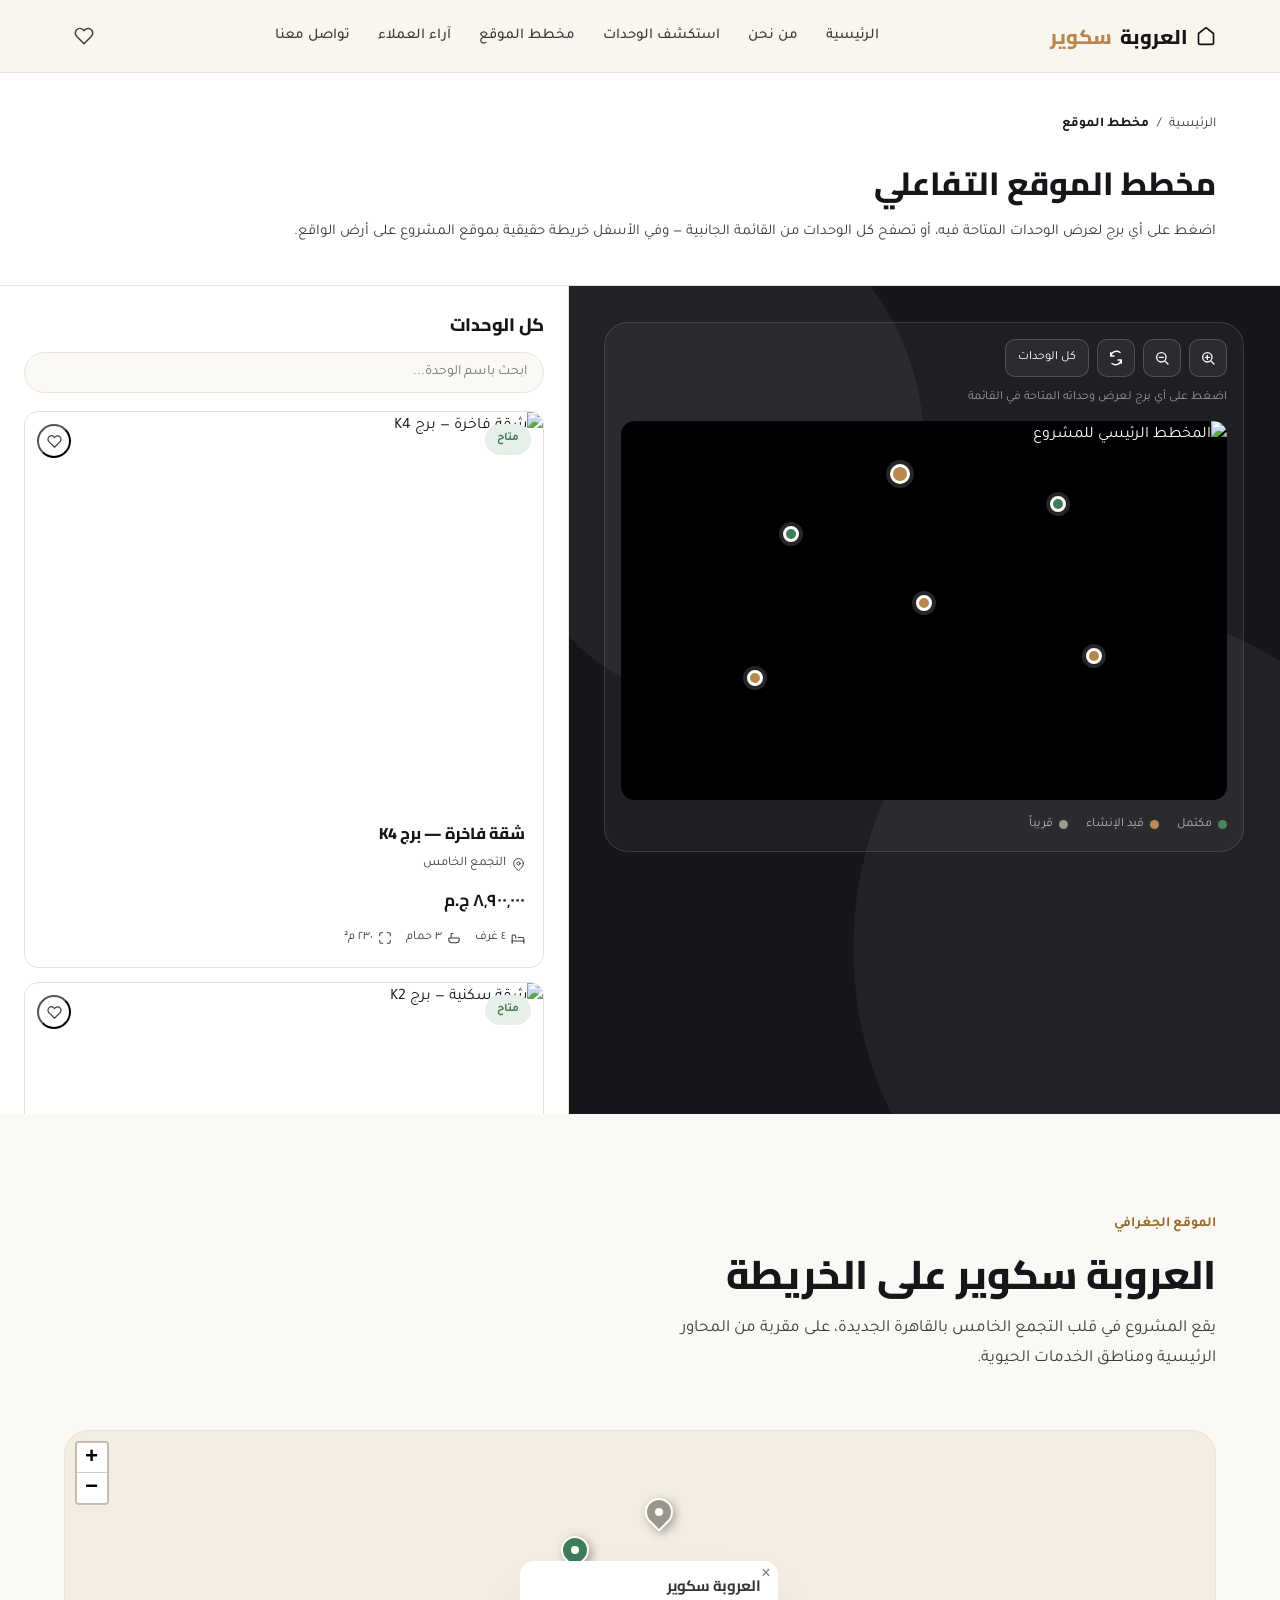
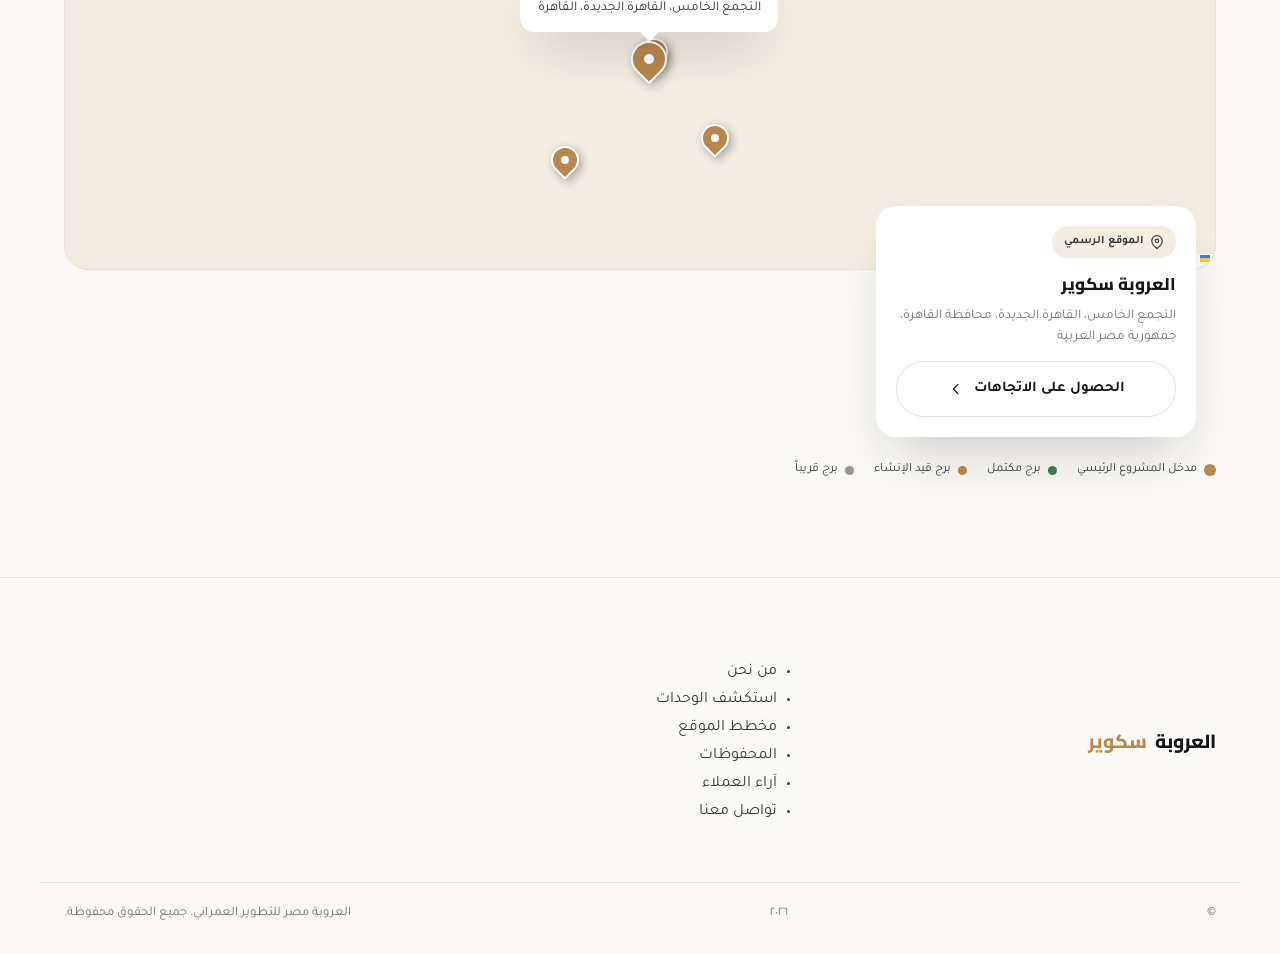
==== commit 08d554e4: "Add files via upload" ====
--- a/map.html
+++ b/map.html
@@ -1,74 +1,164 @@
 <!DOCTYPE html>
-<html lang="en">
+<html lang="ar" dir="rtl">
 <head>
 <meta charset="UTF-8">
 <meta name="viewport" content="width=device-width, initial-scale=1.0">
-<title>Map View — FINDORA</title>
+<title>مخطط الموقع التفاعلي | العروبة سكوير</title>
+<meta name="description" content="استكشف مخطط العروبة سكوير التفاعلي وتصفح الوحدات المتاحة في كل برج.">
+<link rel="preconnect" href="https://fonts.googleapis.com">
+<link rel="preconnect" href="https://fonts.gstatic.com" crossorigin>
+<link href="https://fonts.googleapis.com/css2?family=Cairo:wght@700;800&family=Tajawal:wght@400;500;700&display=swap" rel="stylesheet">
+<link rel="icon" href="data:image/svg+xml,%3Csvg xmlns='http://www.w3.org/2000/svg' viewBox='0 0 24 24'%3E%3Crect width='24' height='24' rx='6' fill='%23A8813C'/%3E%3Ctext x='12' y='17' font-size='13' fill='white' text-anchor='middle' font-family='Arial,sans-serif' font-weight='700'%3Eع%3C/text%3E%3C/svg%3E">
+<link rel="stylesheet" href="vendor/leaflet/leaflet.css">
 <link rel="stylesheet" href="css/style.css">
-<link rel="stylesheet" href="https://cdnjs.cloudflare.com/ajax/libs/leaflet/1.9.4/leaflet.css">
 </head>
-<body data-page="explore">
+<body data-page="map">
 
-<header class="site-header" id="siteHeader">
-  <div class="container header-inner">
-    <a href="index.html" class="logo">
-      <svg width="26" height="26" viewBox="0 0 24 24" fill="none" stroke="currentColor" stroke-width="1.8" stroke-linecap="round" stroke-linejoin="round"><path d="M3 10.5 12 4l9 6.5"/><path d="M5 9.5V19a1 1 0 0 0 1 1h4v-5.5h4V20h4a1 1 0 0 0 1-1V9.5"/></svg>
-      FINDORA
+<header class="site-header">
+  <div class="site-header__inner">
+    <a href="index.html" class="site-header__logo">
+      <svg width="20" height="20" viewBox="0 0 24 24" fill="none" stroke="currentColor" stroke-width="2"><path stroke-linecap="round" stroke-linejoin="round" d="M3 9l9-7 9 7v11a2 2 0 0 1-2 2H5a2 2 0 0 1-2-2z"></path></svg>
+      العروبة <span>سكوير</span>
     </a>
-    <nav class="nav-links">
-      <a href="index.html" data-nav="home">Home</a>
-      <a href="properties.html" data-nav="explore">Explore</a>
-      <a href="saved.html" data-nav="saved">Saved</a>
-      <a href="messages.html" data-nav="messages">Messages</a>
-      <a href="profile.html" data-nav="profile">Profile</a>
+    <nav class="site-header__nav" id="site-nav">
+      <a href="index.html">الرئيسية</a>
+      <a href="index.html#about">من نحن</a>
+      <a href="units.html">استكشف الوحدات</a>
+      <a href="map.html">مخطط الموقع</a>
+      <a href="index.html#testimonials">آراء العملاء</a>
+      <a href="index.html#cta">تواصل معنا</a>
     </nav>
-    <div class="header-actions">
-      <button class="location-pill" id="locationPill"></button>
-      <button class="icon-btn" aria-label="Notifications" id="notifBtn"></button>
-      <a href="profile.html" class="avatar-btn"><img src="https://i.pravatar.cc/160?img=68" alt="John Doe"></a>
+    <div class="site-header__actions">
+      <a href="saved.html" class="header-icon-btn" aria-label="المحفوظات">
+        <svg width="20" height="20" fill="none" viewBox="0 0 24 24" stroke="currentColor" stroke-width="1.8"><path d="M20.84 4.61a5.5 5.5 0 0 0-7.78 0L12 5.67l-1.06-1.06a5.5 5.5 0 1 0-7.78 7.78l1.06 1.06L12 21.23l7.78-7.78 1.06-1.06a5.5 5.5 0 0 0 0-7.78z"/></svg>
+        <span class="fav-count-badge">٠</span>
+      </a>
     </div>
+    <button class="site-header__toggle" aria-label="فتح القائمة" aria-controls="site-nav">
+      <svg width="20" height="20" fill="none" viewBox="0 0 24 24" stroke="currentColor" stroke-width="2"><path stroke-linecap="round" stroke-linejoin="round" d="M4 6h16M4 12h16M4 18h16"/></svg>
+    </button>
   </div>
 </header>
 
-<div class="map-page-wrap">
-  <aside class="map-sidebar">
-    <div class="map-sidebar-head">
-      <div class="breadcrumb" style="padding-top:0">
-        <a href="index.html">Home</a><span class="sep">/</span><span class="current">Map View</span>
+<main>
+  <section class="page-hero">
+    <div class="container">
+      <div class="breadcrumb">
+        <a href="index.html">الرئيسية</a> <span>/</span> <span aria-current="page">مخطط الموقع</span>
       </div>
-      <h1 class="h2 mt-3">Map View</h1>
-      <div class="search-bar mt-4" style="box-shadow:none;border:1px solid var(--line)">
-        <svg width="17" height="17" viewBox="0 0 24 24" fill="none" stroke="currentColor" stroke-width="1.8" style="color:#9A968B;flex:none"><circle cx="11" cy="11" r="8"/><line x1="21" y1="21" x2="16.65" y2="16.65"/></svg>
-        <input id="mapSearchInput" type="text" placeholder="Search by location, city or property">
+      <h1 class="page-hero__title">مخطط الموقع التفاعلي</h1>
+      <p class="page-hero__subtitle">اضغط على أي برج لعرض الوحدات المتاحة فيه، أو تصفح كل الوحدات من القائمة الجانبية — وفي الأسفل خريطة حقيقية بموقع المشروع على أرض الواقع.</p>
+    </div>
+  </section>
+
+  <div class="map-page-layout">
+    <section class="masterplan">
+      <div class="masterplan__bg-shapes" aria-hidden="true">
+        <svg width="100%" height="100%" viewBox="0 0 100 100" preserveAspectRatio="none"><circle cx="20" cy="20" r="30" fill="white"></circle><circle cx="80" cy="80" r="40" fill="white"></circle></svg>
+      </div>
+      <div class="container">
+        <div class="masterplan__viewer" style="margin:0 auto;max-width:640px">
+          <div class="mp-toolbar" role="group" aria-label="أدوات التحكم في المخطط">
+            <button type="button" class="mp-btn" id="mp-zoom-in" aria-label="تكبير">
+              <svg width="16" height="16" fill="none" viewBox="0 0 24 24" stroke="currentColor" stroke-width="2"><circle cx="11" cy="11" r="7"></circle><path stroke-linecap="round" d="M21 21l-4.35-4.35M11 8v6M8 11h6"></path></svg>
+            </button>
+            <button type="button" class="mp-btn" id="mp-zoom-out" aria-label="تصغير">
+              <svg width="16" height="16" fill="none" viewBox="0 0 24 24" stroke="currentColor" stroke-width="2"><circle cx="11" cy="11" r="7"></circle><path stroke-linecap="round" d="M21 21l-4.35-4.35M8 11h6"></path></svg>
+            </button>
+            <button type="button" class="mp-btn" id="mp-reset" aria-label="إعادة الضبط">
+              <svg width="16" height="16" fill="none" viewBox="0 0 24 24" stroke="currentColor" stroke-width="2"><path stroke-linecap="round" stroke-linejoin="round" d="M4 4v5h5M20 20v-5h-5M4 9a9 9 0 0114.13-5.36M20 15a9 9 0 01-14.13 5.36"></path></svg>
+            </button>
+            <button type="button" class="mp-btn" id="mapShowAll" style="width:auto;padding:0 12px;font-size:12.5px" aria-label="عرض كل الوحدات">كل الوحدات</button>
+          </div>
+          <div class="mp-hint">اضغط على أي برج لعرض وحداته المتاحة في القائمة</div>
+          <div class="mp-frame" id="mp-frame">
+            <div class="mp-stage" id="mp-stage">
+              <img src="assets/images/masterplan_1782532363193.jpg" alt="المخطط الرئيسي للمشروع" data-fallback="https://images.unsplash.com/photo-1545324418-cc1a3fa10c00?auto=format&fit=crop&w=1200&q=80" loading="lazy" draggable="false">
+              <div class="masterplan__hotspots" id="mp-hotspots">
+                <button class="hotspot hotspot--done" type="button" data-tower="building-k" data-tower-key="K" style="top:22%;right:28%" aria-label="عرض وحدات برج K" aria-haspopup="dialog"><span class="hotspot__pin"></span><div class="hotspot__tooltip">برج K</div></button>
+                <button class="hotspot hotspot--done" type="button" data-tower="building-t" data-tower-key="T" style="top:30%;right:72%" aria-label="عرض وحدات برج T" aria-haspopup="dialog"><span class="hotspot__pin"></span><div class="hotspot__tooltip">برج T</div></button>
+                <button class="hotspot hotspot--progress" type="button" data-tower="building-s" data-tower-key="S" style="top:48%;right:50%" aria-label="عرض وحدات برج S" aria-haspopup="dialog"><span class="hotspot__pin"></span><div class="hotspot__tooltip">برج S</div></button>
+                <button class="hotspot hotspot--progress" type="button" data-tower="building-n" data-tower-key="N" style="top:62%;right:22%" aria-label="عرض وحدات برج N" aria-haspopup="dialog"><span class="hotspot__pin"></span><div class="hotspot__tooltip">برج N</div></button>
+                <button class="hotspot hotspot--progress" type="button" data-tower="building-h" data-tower-key="H" style="top:68%;right:78%" aria-label="عرض وحدات برج H" aria-haspopup="dialog"><span class="hotspot__pin"></span><div class="hotspot__tooltip">برج H</div></button>
+                <button class="hotspot hotspot--elite hotspot--soon" type="button" data-tower="building-z" data-tower-key="Z" style="top:14%;right:54%" aria-label="عرض وحدات برج Z" aria-haspopup="dialog"><span class="hotspot__pin"></span><div class="hotspot__tooltip">برج Z — بنتهاوس</div></button>
+              </div>
+            </div>
+          </div>
+          <div class="mp-legend">
+            <span><i class="mp-dot mp-dot--done"></i>مكتمل</span>
+            <span><i class="mp-dot mp-dot--prog"></i>قيد الإنشاء</span>
+            <span><i class="mp-dot mp-dot--soon"></i>قريباً</span>
+          </div>
+        </div>
+      </div>
+    </section>
+
+    <aside class="map-sidebar">
+      <h2 class="sec-title" id="mapListTitle" style="font-size:18px;margin-bottom:16px">كل الوحدات</h2>
+      <div class="map-sidebar__search">
+        <input type="text" id="mapSearchInput" placeholder="ابحث باسم الوحدة...">
+      </div>
+      <div class="map-sidebar__list" id="mapUnitsList"></div>
+      <div class="empty-state" id="mapListEmpty" style="display:none">
+        <p>لا توجد وحدات في هذا البرج حاليًا.</p>
+      </div>
+    </aside>
+  </div>
+
+  <!-- ============ خريطة حقيقية للموقع ============ -->
+  <section class="section real-map-section">
+    <div class="container">
+      <div class="section-header" data-reveal="">
+        <span class="eyebrow">الموقع الجغرافي</span>
+        <h2 class="sec-title">العروبة سكوير على الخريطة</h2>
+        <p class="sec-subtitle">يقع المشروع في قلب التجمع الخامس بالقاهرة الجديدة، على مقربة من المحاور الرئيسية ومناطق الخدمات الحيوية.</p>
+      </div>
+
+      <div class="real-map-wrap" data-reveal="">
+        <div id="realMap"></div>
+        <div class="real-map-card">
+          <span class="real-map-card__badge">
+            <svg width="14" height="14" viewBox="0 0 24 24" fill="none" stroke="currentColor" stroke-width="2"><path d="M21 10c0 7-9 13-9 13s-9-6-9-13a9 9 0 0 1 18 0z"></path><circle cx="12" cy="10" r="3"></circle></svg>
+            الموقع الرسمي
+          </span>
+          <h3>العروبة سكوير</h3>
+          <p>التجمع الخامس، القاهرة الجديدة، محافظة القاهرة، جمهورية مصر العربية</p>
+          <a id="directionsLink" href="#" target="_blank" rel="noopener" class="btn btn--outline btn-block mt-3">
+            الحصول على الاتجاهات
+            <svg width="16" height="16" fill="none" viewBox="0 0 24 24" stroke="currentColor" stroke-width="1.8"><path stroke-linecap="round" stroke-linejoin="round" d="M15 19l-7-7 7-7"></path></svg>
+          </a>
+        </div>
+      </div>
+
+      <div class="real-map-legend">
+        <span><i class="mp-dot" style="background:#B8874C;width:12px;height:12px"></i>مدخل المشروع الرئيسي</span>
+        <span><i class="mp-dot mp-dot--done"></i>برج مكتمل</span>
+        <span><i class="mp-dot mp-dot--prog"></i>برج قيد الإنشاء</span>
+        <span><i class="mp-dot mp-dot--soon"></i>برج قريباً</span>
       </div>
     </div>
-    <div class="map-list" id="mapList"></div>
-    <div class="empty-state" id="mapListEmpty" style="display:none;padding:40px 10px">
-      <div class="es-icon"><svg width="22" height="22" viewBox="0 0 24 24" fill="none" stroke="currentColor" stroke-width="1.8"><circle cx="11" cy="11" r="8"/><line x1="21" y1="21" x2="16.65" y2="16.65"/></svg></div>
-      <h3 class="h3">No matches</h3>
-      <p>Try a different location or property name.</p>
-    </div>
-  </aside>
+  </section>
+</main>
 
-  <div class="map-relative">
-    <div id="leafletMap"></div>
-    <div class="map-floating-card" id="mapFloatingCard"></div>
+<footer class="site-footer">
+  <div class="site-footer__inner">
+    <a href="index.html" class="site-footer__logo">العروبة <span>سكوير</span></a>
+    <ul class="site-footer__nav">
+      <li><a href="index.html#about">من نحن</a></li>
+      <li><a href="units.html">استكشف الوحدات</a></li>
+      <li><a href="map.html">مخطط الموقع</a></li>
+      <li><a href="saved.html">المحفوظات</a></li>
+      <li><a href="index.html#testimonials">آراء العملاء</a></li>
+      <li><a href="index.html#cta">تواصل معنا</a></li>
+    </ul>
   </div>
-</div>
+  <div class="site-footer__bottom">
+    © <span id="year"></span> العروبة مصر للتطوير العمراني. جميع الحقوق محفوظة.
+  </div>
+</footer>
 
-<nav class="bottom-nav">
-  <a href="index.html" data-nav="home"><svg width="20" height="20" viewBox="0 0 24 24" fill="none" stroke="currentColor" stroke-width="1.8"><path d="M3 9l9-7 9 7v11a2 2 0 0 1-2 2H5a2 2 0 0 1-2-2z"/><polyline points="9 22 9 12 15 12 15 22"/></svg>Home</a>
-  <a href="properties.html" data-nav="explore"><svg width="20" height="20" viewBox="0 0 24 24" fill="none" stroke="currentColor" stroke-width="1.8"><circle cx="12" cy="12" r="10"/><polygon points="16.24 7.76 14.12 14.12 7.76 16.24 9.88 9.88 16.24 7.76"/></svg>Explore</a>
-  <a href="saved.html" data-nav="saved"><svg width="20" height="20" viewBox="0 0 24 24" fill="none" stroke="currentColor" stroke-width="1.8"><path d="M19 21l-7-5-7 5V5a2 2 0 0 1 2-2h10a2 2 0 0 1 2 2z"/></svg>Saved</a>
-  <a href="messages.html" data-nav="messages"><svg width="20" height="20" viewBox="0 0 24 24" fill="none" stroke="currentColor" stroke-width="1.8"><path d="M21 11.5a8.38 8.38 0 0 1-.9 3.8 8.5 8.5 0 0 1-7.6 4.7 8.38 8.38 0 0 1-3.8-.9L3 21l1.9-5.7a8.38 8.38 0 0 1-.9-3.8 8.5 8.5 0 0 1 4.7-7.6 8.38 8.38 0 0 1 3.8-.9h.5a8.48 8.48 0 0 1 8 8v.5z"/></svg>Messages</a>
-  <a href="profile.html" data-nav="profile"><svg width="20" height="20" viewBox="0 0 24 24" fill="none" stroke="currentColor" stroke-width="1.8"><path d="M20 21v-2a4 4 0 0 0-4-4H8a4 4 0 0 0-4 4v2"/><circle cx="12" cy="7" r="4"/></svg>Profile</a>
-</nav>
-
-<script src="https://cdnjs.cloudflare.com/ajax/libs/leaflet/1.9.4/leaflet.js"></script>
+<script src="vendor/leaflet/leaflet.js"></script>
 <script src="js/main.js"></script>
-<script>
-  document.getElementById('locationPill').innerHTML = '<svg width="14" height="14" viewBox="0 0 24 24" fill="none" stroke="currentColor" stroke-width="2"><path d="M21 10c0 7-9 13-9 13s-9-6-9-13a9 9 0 0 1 18 0z"/><circle cx="12" cy="10" r="3"/></svg> Kochi, Kerala';
-  document.getElementById('notifBtn').innerHTML = '<svg width="18" height="18" viewBox="0 0 24 24" fill="none" stroke="currentColor" stroke-width="1.8" stroke-linecap="round" stroke-linejoin="round"><path d="M18 8A6 6 0 0 0 6 8c0 7-3 9-3 9h18s-3-2-3-9"/><path d="M13.73 21a2 2 0 0 1-3.46 0"/></svg><span class="dot"></span>';
-</script>
+<script src="js/platform.js"></script>
 </body>
 </html>
--- a/vendor/leaflet/leaflet.css
+++ b/vendor/leaflet/leaflet.css
@@ -0,0 +1,661 @@
+/* required styles */
+
+.leaflet-pane,
+.leaflet-tile,
+.leaflet-marker-icon,
+.leaflet-marker-shadow,
+.leaflet-tile-container,
+.leaflet-pane > svg,
+.leaflet-pane > canvas,
+.leaflet-zoom-box,
+.leaflet-image-layer,
+.leaflet-layer {
+	position: absolute;
+	left: 0;
+	top: 0;
+	}
+.leaflet-container {
+	overflow: hidden;
+	}
+.leaflet-tile,
+.leaflet-marker-icon,
+.leaflet-marker-shadow {
+	-webkit-user-select: none;
+	   -moz-user-select: none;
+	        user-select: none;
+	  -webkit-user-drag: none;
+	}
+/* Prevents IE11 from highlighting tiles in blue */
+.leaflet-tile::selection {
+	background: transparent;
+}
+/* Safari renders non-retina tile on retina better with this, but Chrome is worse */
+.leaflet-safari .leaflet-tile {
+	image-rendering: -webkit-optimize-contrast;
+	}
+/* hack that prevents hw layers "stretching" when loading new tiles */
+.leaflet-safari .leaflet-tile-container {
+	width: 1600px;
+	height: 1600px;
+	-webkit-transform-origin: 0 0;
+	}
+.leaflet-marker-icon,
+.leaflet-marker-shadow {
+	display: block;
+	}
+/* .leaflet-container svg: reset svg max-width decleration shipped in Joomla! (joomla.org) 3.x */
+/* .leaflet-container img: map is broken in FF if you have max-width: 100% on tiles */
+.leaflet-container .leaflet-overlay-pane svg {
+	max-width: none !important;
+	max-height: none !important;
+	}
+.leaflet-container .leaflet-marker-pane img,
+.leaflet-container .leaflet-shadow-pane img,
+.leaflet-container .leaflet-tile-pane img,
+.leaflet-container img.leaflet-image-layer,
+.leaflet-container .leaflet-tile {
+	max-width: none !important;
+	max-height: none !important;
+	width: auto;
+	padding: 0;
+	}
+
+.leaflet-container img.leaflet-tile {
+	/* See: https://bugs.chromium.org/p/chromium/issues/detail?id=600120 */
+	mix-blend-mode: plus-lighter;
+}
+
+.leaflet-container.leaflet-touch-zoom {
+	-ms-touch-action: pan-x pan-y;
+	touch-action: pan-x pan-y;
+	}
+.leaflet-container.leaflet-touch-drag {
+	-ms-touch-action: pinch-zoom;
+	/* Fallback for FF which doesn't support pinch-zoom */
+	touch-action: none;
+	touch-action: pinch-zoom;
+}
+.leaflet-container.leaflet-touch-drag.leaflet-touch-zoom {
+	-ms-touch-action: none;
+	touch-action: none;
+}
+.leaflet-container {
+	-webkit-tap-highlight-color: transparent;
+}
+.leaflet-container a {
+	-webkit-tap-highlight-color: rgba(51, 181, 229, 0.4);
+}
+.leaflet-tile {
+	filter: inherit;
+	visibility: hidden;
+	}
+.leaflet-tile-loaded {
+	visibility: inherit;
+	}
+.leaflet-zoom-box {
+	width: 0;
+	height: 0;
+	-moz-box-sizing: border-box;
+	     box-sizing: border-box;
+	z-index: 800;
+	}
+/* workaround for https://bugzilla.mozilla.org/show_bug.cgi?id=888319 */
+.leaflet-overlay-pane svg {
+	-moz-user-select: none;
+	}
+
+.leaflet-pane         { z-index: 400; }
+
+.leaflet-tile-pane    { z-index: 200; }
+.leaflet-overlay-pane { z-index: 400; }
+.leaflet-shadow-pane  { z-index: 500; }
+.leaflet-marker-pane  { z-index: 600; }
+.leaflet-tooltip-pane   { z-index: 650; }
+.leaflet-popup-pane   { z-index: 700; }
+
+.leaflet-map-pane canvas { z-index: 100; }
+.leaflet-map-pane svg    { z-index: 200; }
+
+.leaflet-vml-shape {
+	width: 1px;
+	height: 1px;
+	}
+.lvml {
+	behavior: url(#default#VML);
+	display: inline-block;
+	position: absolute;
+	}
+
+
+/* control positioning */
+
+.leaflet-control {
+	position: relative;
+	z-index: 800;
+	pointer-events: visiblePainted; /* IE 9-10 doesn't have auto */
+	pointer-events: auto;
+	}
+.leaflet-top,
+.leaflet-bottom {
+	position: absolute;
+	z-index: 1000;
+	pointer-events: none;
+	}
+.leaflet-top {
+	top: 0;
+	}
+.leaflet-right {
+	right: 0;
+	}
+.leaflet-bottom {
+	bottom: 0;
+	}
+.leaflet-left {
+	left: 0;
+	}
+.leaflet-control {
+	float: left;
+	clear: both;
+	}
+.leaflet-right .leaflet-control {
+	float: right;
+	}
+.leaflet-top .leaflet-control {
+	margin-top: 10px;
+	}
+.leaflet-bottom .leaflet-control {
+	margin-bottom: 10px;
+	}
+.leaflet-left .leaflet-control {
+	margin-left: 10px;
+	}
+.leaflet-right .leaflet-control {
+	margin-right: 10px;
+	}
+
+
+/* zoom and fade animations */
+
+.leaflet-fade-anim .leaflet-popup {
+	opacity: 0;
+	-webkit-transition: opacity 0.2s linear;
+	   -moz-transition: opacity 0.2s linear;
+	        transition: opacity 0.2s linear;
+	}
+.leaflet-fade-anim .leaflet-map-pane .leaflet-popup {
+	opacity: 1;
+	}
+.leaflet-zoom-animated {
+	-webkit-transform-origin: 0 0;
+	    -ms-transform-origin: 0 0;
+	        transform-origin: 0 0;
+	}
+svg.leaflet-zoom-animated {
+	will-change: transform;
+}
+
+.leaflet-zoom-anim .leaflet-zoom-animated {
+	-webkit-transition: -webkit-transform 0.25s cubic-bezier(0,0,0.25,1);
+	   -moz-transition:    -moz-transform 0.25s cubic-bezier(0,0,0.25,1);
+	        transition:         transform 0.25s cubic-bezier(0,0,0.25,1);
+	}
+.leaflet-zoom-anim .leaflet-tile,
+.leaflet-pan-anim .leaflet-tile {
+	-webkit-transition: none;
+	   -moz-transition: none;
+	        transition: none;
+	}
+
+.leaflet-zoom-anim .leaflet-zoom-hide {
+	visibility: hidden;
+	}
+
+
+/* cursors */
+
+.leaflet-interactive {
+	cursor: pointer;
+	}
+.leaflet-grab {
+	cursor: -webkit-grab;
+	cursor:    -moz-grab;
+	cursor:         grab;
+	}
+.leaflet-crosshair,
+.leaflet-crosshair .leaflet-interactive {
+	cursor: crosshair;
+	}
+.leaflet-popup-pane,
+.leaflet-control {
+	cursor: auto;
+	}
+.leaflet-dragging .leaflet-grab,
+.leaflet-dragging .leaflet-grab .leaflet-interactive,
+.leaflet-dragging .leaflet-marker-draggable {
+	cursor: move;
+	cursor: -webkit-grabbing;
+	cursor:    -moz-grabbing;
+	cursor:         grabbing;
+	}
+
+/* marker & overlays interactivity */
+.leaflet-marker-icon,
+.leaflet-marker-shadow,
+.leaflet-image-layer,
+.leaflet-pane > svg path,
+.leaflet-tile-container {
+	pointer-events: none;
+	}
+
+.leaflet-marker-icon.leaflet-interactive,
+.leaflet-image-layer.leaflet-interactive,
+.leaflet-pane > svg path.leaflet-interactive,
+svg.leaflet-image-layer.leaflet-interactive path {
+	pointer-events: visiblePainted; /* IE 9-10 doesn't have auto */
+	pointer-events: auto;
+	}
+
+/* visual tweaks */
+
+.leaflet-container {
+	background: #ddd;
+	outline-offset: 1px;
+	}
+.leaflet-container a {
+	color: #0078A8;
+	}
+.leaflet-zoom-box {
+	border: 2px dotted #38f;
+	background: rgba(255,255,255,0.5);
+	}
+
+
+/* general typography */
+.leaflet-container {
+	font-family: "Helvetica Neue", Arial, Helvetica, sans-serif;
+	font-size: 12px;
+	font-size: 0.75rem;
+	line-height: 1.5;
+	}
+
+
+/* general toolbar styles */
+
+.leaflet-bar {
+	box-shadow: 0 1px 5px rgba(0,0,0,0.65);
+	border-radius: 4px;
+	}
+.leaflet-bar a {
+	background-color: #fff;
+	border-bottom: 1px solid #ccc;
+	width: 26px;
+	height: 26px;
+	line-height: 26px;
+	display: block;
+	text-align: center;
+	text-decoration: none;
+	color: black;
+	}
+.leaflet-bar a,
+.leaflet-control-layers-toggle {
+	background-position: 50% 50%;
+	background-repeat: no-repeat;
+	display: block;
+	}
+.leaflet-bar a:hover,
+.leaflet-bar a:focus {
+	background-color: #f4f4f4;
+	}
+.leaflet-bar a:first-child {
+	border-top-left-radius: 4px;
+	border-top-right-radius: 4px;
+	}
+.leaflet-bar a:last-child {
+	border-bottom-left-radius: 4px;
+	border-bottom-right-radius: 4px;
+	border-bottom: none;
+	}
+.leaflet-bar a.leaflet-disabled {
+	cursor: default;
+	background-color: #f4f4f4;
+	color: #bbb;
+	}
+
+.leaflet-touch .leaflet-bar a {
+	width: 30px;
+	height: 30px;
+	line-height: 30px;
+	}
+.leaflet-touch .leaflet-bar a:first-child {
+	border-top-left-radius: 2px;
+	border-top-right-radius: 2px;
+	}
+.leaflet-touch .leaflet-bar a:last-child {
+	border-bottom-left-radius: 2px;
+	border-bottom-right-radius: 2px;
+	}
+
+/* zoom control */
+
+.leaflet-control-zoom-in,
+.leaflet-control-zoom-out {
+	font: bold 18px 'Lucida Console', Monaco, monospace;
+	text-indent: 1px;
+	}
+
+.leaflet-touch .leaflet-control-zoom-in, .leaflet-touch .leaflet-control-zoom-out  {
+	font-size: 22px;
+	}
+
+
+/* layers control */
+
+.leaflet-control-layers {
+	box-shadow: 0 1px 5px rgba(0,0,0,0.4);
+	background: #fff;
+	border-radius: 5px;
+	}
+.leaflet-control-layers-toggle {
+	background-image: url(images/layers.png);
+	width: 36px;
+	height: 36px;
+	}
+.leaflet-retina .leaflet-control-layers-toggle {
+	background-image: url(images/layers-2x.png);
+	background-size: 26px 26px;
+	}
+.leaflet-touch .leaflet-control-layers-toggle {
+	width: 44px;
+	height: 44px;
+	}
+.leaflet-control-layers .leaflet-control-layers-list,
+.leaflet-control-layers-expanded .leaflet-control-layers-toggle {
+	display: none;
+	}
+.leaflet-control-layers-expanded .leaflet-control-layers-list {
+	display: block;
+	position: relative;
+	}
+.leaflet-control-layers-expanded {
+	padding: 6px 10px 6px 6px;
+	color: #333;
+	background: #fff;
+	}
+.leaflet-control-layers-scrollbar {
+	overflow-y: scroll;
+	overflow-x: hidden;
+	padding-right: 5px;
+	}
+.leaflet-control-layers-selector {
+	margin-top: 2px;
+	position: relative;
+	top: 1px;
+	}
+.leaflet-control-layers label {
+	display: block;
+	font-size: 13px;
+	font-size: 1.08333em;
+	}
+.leaflet-control-layers-separator {
+	height: 0;
+	border-top: 1px solid #ddd;
+	margin: 5px -10px 5px -6px;
+	}
+
+/* Default icon URLs */
+.leaflet-default-icon-path { /* used only in path-guessing heuristic, see L.Icon.Default */
+	background-image: url(images/marker-icon.png);
+	}
+
+
+/* attribution and scale controls */
+
+.leaflet-container .leaflet-control-attribution {
+	background: #fff;
+	background: rgba(255, 255, 255, 0.8);
+	margin: 0;
+	}
+.leaflet-control-attribution,
+.leaflet-control-scale-line {
+	padding: 0 5px;
+	color: #333;
+	line-height: 1.4;
+	}
+.leaflet-control-attribution a {
+	text-decoration: none;
+	}
+.leaflet-control-attribution a:hover,
+.leaflet-control-attribution a:focus {
+	text-decoration: underline;
+	}
+.leaflet-attribution-flag {
+	display: inline !important;
+	vertical-align: baseline !important;
+	width: 1em;
+	height: 0.6669em;
+	}
+.leaflet-left .leaflet-control-scale {
+	margin-left: 5px;
+	}
+.leaflet-bottom .leaflet-control-scale {
+	margin-bottom: 5px;
+	}
+.leaflet-control-scale-line {
+	border: 2px solid #777;
+	border-top: none;
+	line-height: 1.1;
+	padding: 2px 5px 1px;
+	white-space: nowrap;
+	-moz-box-sizing: border-box;
+	     box-sizing: border-box;
+	background: rgba(255, 255, 255, 0.8);
+	text-shadow: 1px 1px #fff;
+	}
+.leaflet-control-scale-line:not(:first-child) {
+	border-top: 2px solid #777;
+	border-bottom: none;
+	margin-top: -2px;
+	}
+.leaflet-control-scale-line:not(:first-child):not(:last-child) {
+	border-bottom: 2px solid #777;
+	}
+
+.leaflet-touch .leaflet-control-attribution,
+.leaflet-touch .leaflet-control-layers,
+.leaflet-touch .leaflet-bar {
+	box-shadow: none;
+	}
+.leaflet-touch .leaflet-control-layers,
+.leaflet-touch .leaflet-bar {
+	border: 2px solid rgba(0,0,0,0.2);
+	background-clip: padding-box;
+	}
+
+
+/* popup */
+
+.leaflet-popup {
+	position: absolute;
+	text-align: center;
+	margin-bottom: 20px;
+	}
+.leaflet-popup-content-wrapper {
+	padding: 1px;
+	text-align: left;
+	border-radius: 12px;
+	}
+.leaflet-popup-content {
+	margin: 13px 24px 13px 20px;
+	line-height: 1.3;
+	font-size: 13px;
+	font-size: 1.08333em;
+	min-height: 1px;
+	}
+.leaflet-popup-content p {
+	margin: 17px 0;
+	margin: 1.3em 0;
+	}
+.leaflet-popup-tip-container {
+	width: 40px;
+	height: 20px;
+	position: absolute;
+	left: 50%;
+	margin-top: -1px;
+	margin-left: -20px;
+	overflow: hidden;
+	pointer-events: none;
+	}
+.leaflet-popup-tip {
+	width: 17px;
+	height: 17px;
+	padding: 1px;
+
+	margin: -10px auto 0;
+	pointer-events: auto;
+
+	-webkit-transform: rotate(45deg);
+	   -moz-transform: rotate(45deg);
+	    -ms-transform: rotate(45deg);
+	        transform: rotate(45deg);
+	}
+.leaflet-popup-content-wrapper,
+.leaflet-popup-tip {
+	background: white;
+	color: #333;
+	box-shadow: 0 3px 14px rgba(0,0,0,0.4);
+	}
+.leaflet-container a.leaflet-popup-close-button {
+	position: absolute;
+	top: 0;
+	right: 0;
+	border: none;
+	text-align: center;
+	width: 24px;
+	height: 24px;
+	font: 16px/24px Tahoma, Verdana, sans-serif;
+	color: #757575;
+	text-decoration: none;
+	background: transparent;
+	}
+.leaflet-container a.leaflet-popup-close-button:hover,
+.leaflet-container a.leaflet-popup-close-button:focus {
+	color: #585858;
+	}
+.leaflet-popup-scrolled {
+	overflow: auto;
+	}
+
+.leaflet-oldie .leaflet-popup-content-wrapper {
+	-ms-zoom: 1;
+	}
+.leaflet-oldie .leaflet-popup-tip {
+	width: 24px;
+	margin: 0 auto;
+
+	-ms-filter: "progid:DXImageTransform.Microsoft.Matrix(M11=0.70710678, M12=0.70710678, M21=-0.70710678, M22=0.70710678)";
+	filter: progid:DXImageTransform.Microsoft.Matrix(M11=0.70710678, M12=0.70710678, M21=-0.70710678, M22=0.70710678);
+	}
+
+.leaflet-oldie .leaflet-control-zoom,
+.leaflet-oldie .leaflet-control-layers,
+.leaflet-oldie .leaflet-popup-content-wrapper,
+.leaflet-oldie .leaflet-popup-tip {
+	border: 1px solid #999;
+	}
+
+
+/* div icon */
+
+.leaflet-div-icon {
+	background: #fff;
+	border: 1px solid #666;
+	}
+
+
+/* Tooltip */
+/* Base styles for the element that has a tooltip */
+.leaflet-tooltip {
+	position: absolute;
+	padding: 6px;
+	background-color: #fff;
+	border: 1px solid #fff;
+	border-radius: 3px;
+	color: #222;
+	white-space: nowrap;
+	-webkit-user-select: none;
+	-moz-user-select: none;
+	-ms-user-select: none;
+	user-select: none;
+	pointer-events: none;
+	box-shadow: 0 1px 3px rgba(0,0,0,0.4);
+	}
+.leaflet-tooltip.leaflet-interactive {
+	cursor: pointer;
+	pointer-events: auto;
+	}
+.leaflet-tooltip-top:before,
+.leaflet-tooltip-bottom:before,
+.leaflet-tooltip-left:before,
+.leaflet-tooltip-right:before {
+	position: absolute;
+	pointer-events: none;
+	border: 6px solid transparent;
+	background: transparent;
+	content: "";
+	}
+
+/* Directions */
+
+.leaflet-tooltip-bottom {
+	margin-top: 6px;
+}
+.leaflet-tooltip-top {
+	margin-top: -6px;
+}
+.leaflet-tooltip-bottom:before,
+.leaflet-tooltip-top:before {
+	left: 50%;
+	margin-left: -6px;
+	}
+.leaflet-tooltip-top:before {
+	bottom: 0;
+	margin-bottom: -12px;
+	border-top-color: #fff;
+	}
+.leaflet-tooltip-bottom:before {
+	top: 0;
+	margin-top: -12px;
+	margin-left: -6px;
+	border-bottom-color: #fff;
+	}
+.leaflet-tooltip-left {
+	margin-left: -6px;
+}
+.leaflet-tooltip-right {
+	margin-left: 6px;
+}
+.leaflet-tooltip-left:before,
+.leaflet-tooltip-right:before {
+	top: 50%;
+	margin-top: -6px;
+	}
+.leaflet-tooltip-left:before {
+	right: 0;
+	margin-right: -12px;
+	border-left-color: #fff;
+	}
+.leaflet-tooltip-right:before {
+	left: 0;
+	margin-left: -12px;
+	border-right-color: #fff;
+	}
+
+/* Printing */
+
+@media print {
+	/* Prevent printers from removing background-images of controls. */
+	.leaflet-control {
+		-webkit-print-color-adjust: exact;
+		print-color-adjust: exact;
+		}
+	}
--- a/css/style.css
+++ b/css/style.css
@@ -1,629 +1,1555 @@
-/* ==========================================================================
-   FINDORA — Design System
-   Premium / Minimal / Editorial real-estate visual language.
-   ========================================================================== */
-
-@import url('https://fonts.googleapis.com/css2?family=Plus+Jakarta+Sans:wght@500;600;700;800&family=Inter:wght@400;500;600;700&display=swap');
-
-/* ---------- Tokens ---------- */
+/* =========================================================
+   العروبة سكوير — نظام التصميم
+   ========================================================= */
+
 :root{
-  /* color */
-  --ink:#15161A;
-  --ink-soft:#3A3B40;
-  --muted:#79756B;
-  --muted-2:#9A968B;
-  --line:#E8E3D8;
+  /* ألوان — مأخوذة من هوية FINDORA الأصلية */
+  --ink:        #15161A;
+  --ink-soft:   #3A3B40;
+  --muted:      #79756B;
+  --muted-2:    #9A968B;
+  --cream:      #FBF9F5;
+  --surface:    #FFFFFF;
+  --line:       #E8E3D8;
   --line-strong:#D8D2C2;
-  --bg:#FBF9F5;
-  --surface:#FFFFFF;
-  --sand:#F3EDE1;
-  --sand-2:#EAE1CD;
-  --gold:#B8874C;
-  --success:#3F7D58;
-  --success-bg:#E7EFE9;
-  --danger:#B3492F;
-  --danger-bg:#F6E7E1;
-  --overlay:rgba(15,16,20,.55);
-
-  /* radius */
-  --r-sm:10px;
-  --r-input:14px;
-  --r-btn:14px;
-  --r-card:20px;
-  --r-lg:24px;
-  --r-pill:999px;
-
-  /* shadow */
-  --shadow-xs:0 1px 2px rgba(21,22,26,.05);
-  --shadow-sm:0 6px 16px -8px rgba(21,22,26,.12);
-  --shadow-md:0 16px 32px -12px rgba(21,22,26,.16);
-  --shadow-lg:0 28px 56px -18px rgba(21,22,26,.22);
-
-  /* motion */
-  --dur-fast:150ms;
-  --dur:220ms;
-  --dur-slow:320ms;
-  --ease:cubic-bezier(.4,0,.2,1);
-
-  /* type */
-  --font-display:'Plus Jakarta Sans', 'Inter', sans-serif;
-  --font-body:'Inter', -apple-system, BlinkMacSystemFont, sans-serif;
-
-  /* layout */
-  --container:1280px;
-  --header-h:80px;
-}
+  --sand:       #F3EDE1;
+  --sand-2:     #EAE1CD;
+  --gold:       #B8874C;
+  --gold-deep:  #96692E;
+  --gold-soft:  #F3EDE1;
+  --bronze-dark:#15161A;
+  --success:    #3F7D58;
+  --success-bg: #E7EFE9;
+  --danger:     #B3492F;
+  --danger-bg:  #F6E7E1;
+  --overlay:    rgba(15,16,20,.55);
+
+  --status-done: var(--success);
+  --status-prog: var(--gold);
+  --status-soon: var(--muted-2);
+
+  --radius-sm: 10px;
+  --radius-md: 14px;
+  --radius-lg: 24px;
+  --radius-card: 20px;
+  --shadow-card: 0 28px 56px -18px rgba(21,22,26,.22);
+  --shadow-soft: 0 16px 32px -12px rgba(21,22,26,.16);
+  --shadow-sm:   0 6px 16px -8px rgba(21,22,26,.12);
+  --shadow-xs:   0 1px 2px rgba(21,22,26,.05);
+
+  --container: 1200px;
+  --ease: cubic-bezier(.4,0,.2,1);
+  --dur-fast: 150ms;
+  --dur: 220ms;
+  --dur-slow: 320ms;
+}
+
+*,*::before,*::after{ box-sizing:border-box; }
+html{ scroll-behavior:smooth; }
+body{
+  margin:0;
+  background:var(--cream);
+  color:var(--ink);
+  font-family:"Tajawal", "Segoe UI", sans-serif;
+  font-size:16px;
+  line-height:1.75;
+  -webkit-font-smoothing:antialiased;
+}
+h1,h2,h3,h4{
+  font-family:"Cairo", "Tajawal", sans-serif;
+  margin:0;
+  color:var(--ink);
+  font-weight:800;
+}
+p{ margin:0; }
+img{ max-width:100%; display:block; }
+button{ font-family:inherit; cursor:pointer; }
+a{ color:inherit; text-decoration:none; }
+
+.container{
+  width:100%;
+  max-width:var(--container);
+  margin-inline:auto;
+  padding-inline:24px;
+}
+
+.section{ padding-block:96px; }
+.section-tight{ padding-block:56px; }
+.section--bg{ background:var(--surface); }
+
+section[id],
+.masterplan,
+.cta-section{ scroll-margin-top:88px; }
+
+@media (max-width:768px){
+  .section{ padding-block:64px; }
+}
+
+/* ---------- عناصر مشتركة ---------- */
+.section-header{
+  max-width:640px;
+  margin-bottom:56px;
+}
+.section-header .sec-subtitle{ margin-top:14px; }
+
+.eyebrow{
+  display:inline-flex;
+  align-items:center;
+  gap:8px;
+  font-size:14px;
+  font-weight:700;
+  color:var(--gold-deep);
+  margin-bottom:14px;
+}
+.eyebrow svg{ flex-shrink:0; }
+.eyebrow--gold{ color:var(--gold-deep); }
+
+.sec-title{
+  font-size:clamp(28px,3.4vw,40px);
+  line-height:1.25;
+}
+.sec-divider{
+  width:56px;
+  height:3px;
+  background:var(--gold);
+  border-radius:2px;
+  margin:18px 0;
+}
+.sec-subtitle{
+  color:var(--ink-soft);
+  font-size:17px;
+  max-width:60ch;
+}
+
+.btn{
+  display:inline-flex;
+  align-items:center;
+  gap:10px;
+  border:none;
+  border-radius:999px;
+  padding:14px 28px;
+  font-weight:700;
+  font-size:15px;
+  background:var(--ink);
+  color:var(--cream);
+  transition:transform .25s var(--ease), background .25s var(--ease);
+}
+.btn svg{ transition:transform .25s var(--ease); }
+.btn:hover{ transform:translateY(-2px); }
+.btn--gold{ background:var(--gold-deep); color:#fff; }
+.btn--gold:hover{ background:#6B4F22; }
+.btn--light{ background:var(--cream); color:var(--bronze-dark); }
+.btn--light:hover{ background:#fff; }
+.btn--lg{ padding:16px 32px; font-size:16px; }
+.btn:hover svg{ transform:translateX(-3px); }
+
+a:focus-visible,
+button:focus-visible,
+.hotspot:focus-visible{
+  outline:2px solid var(--ink);
+  outline-offset:3px;
+}
+
+.sr-only{
+  position:absolute;
+  width:1px; height:1px;
+  padding:0; margin:-1px;
+  overflow:hidden;
+  clip:rect(0,0,0,0);
+  white-space:nowrap;
+  border:0;
+}
+
+.slider-btn{
+  width:44px;
+  height:44px;
+  border-radius:50%;
+  border:1px solid var(--line);
+  background:var(--surface);
+  color:var(--ink);
+  display:inline-flex;
+  align-items:center;
+  justify-content:center;
+  transition:background .2s, color .2s, border-color .2s;
+}
+.slider-btn:hover{ background:var(--sand); border-color:var(--line-strong); color:var(--ink); }
+
+/* ---------- reveal on scroll ---------- */
+[data-reveal]{
+  opacity:0;
+  transform:translateY(22px);
+  transition:opacity .7s var(--ease), transform .7s var(--ease);
+}
+[data-reveal="left"]{ transform:translateX(-26px); }
+[data-reveal="right"]{ transform:translateX(26px); }
+[data-reveal].is-visible{ opacity:1; transform:none; }
 
 @media (prefers-reduced-motion: reduce){
-  *,*::before,*::after{ animation-duration:.001ms !important; transition-duration:.001ms !important; scroll-behavior:auto !important; }
-}
-
-/* ---------- Reset ---------- */
-*,*::before,*::after{ box-sizing:border-box; }
-html{ scroll-behavior:smooth; -webkit-text-size-adjust:100%; }
-body{
-  margin:0; background:var(--bg); color:var(--ink);
-  font-family:var(--font-body); font-size:16px; line-height:1.6;
-  -webkit-font-smoothing:antialiased; text-rendering:optimizeLegibility;
-  padding-bottom:0;
-}
-img{ max-width:100%; display:block; }
-a{ color:inherit; text-decoration:none; }
-button{ font:inherit; color:inherit; background:none; border:none; cursor:pointer; }
-input,select,textarea{ font:inherit; color:inherit; }
-ul{ list-style:none; margin:0; padding:0; }
-h1,h2,h3,h4,p{ margin:0; }
-svg{ display:block; }
-
-:focus-visible{ outline:2px solid var(--ink); outline-offset:2px; border-radius:4px; }
-
-.container{ max-width:var(--container); margin:0 auto; padding:0 24px; }
-@media (max-width:640px){ .container{ padding:0 18px; } }
-
-/* ---------- Typography ---------- */
-.display-1{ font-family:var(--font-display); font-weight:800; letter-spacing:-.02em; line-height:.98; font-size:clamp(2.6rem,6vw,4.75rem); }
-.h1{ font-family:var(--font-display); font-weight:700; letter-spacing:-.015em; line-height:1.1; font-size:clamp(1.9rem,3.4vw,2.5rem); }
-.h2{ font-family:var(--font-display); font-weight:700; letter-spacing:-.01em; line-height:1.15; font-size:clamp(1.5rem,2.4vw,1.9rem); }
-.h3{ font-family:var(--font-display); font-weight:700; line-height:1.25; font-size:1.15rem; }
-.eyebrow{ font-family:var(--font-body); font-weight:600; text-transform:uppercase; letter-spacing:.12em; font-size:.72rem; color:var(--muted); }
-.lede{ font-size:1.05rem; color:var(--muted); line-height:1.6; }
-.text-muted{ color:var(--muted); }
-.text-sm{ font-size:.875rem; }
-.text-xs{ font-size:.75rem; }
-
-/* ---------- Buttons ---------- */
-.btn{
-  display:inline-flex; align-items:center; justify-content:center; gap:8px;
-  padding:13px 24px; border-radius:var(--r-btn); font-weight:600; font-size:.9rem;
-  transition:transform var(--dur-fast) var(--ease), background var(--dur) var(--ease), color var(--dur) var(--ease), box-shadow var(--dur) var(--ease), border-color var(--dur) var(--ease);
-  white-space:nowrap; border:1px solid transparent;
-}
-.btn:active{ transform:scale(.97); }
-.btn-primary{ background:var(--ink); color:#fff; }
-.btn-primary:hover{ background:#000; box-shadow:var(--shadow-sm); }
-.btn-secondary{ background:var(--sand); color:var(--ink); }
-.btn-secondary:hover{ background:var(--sand-2); }
-.btn-outline{ background:transparent; color:var(--ink); border-color:var(--line-strong); }
-.btn-outline:hover{ border-color:var(--ink); }
-.btn-ghost{ background:transparent; color:var(--ink); }
-.btn-ghost:hover{ background:var(--sand); }
-.btn-danger-outline{ background:transparent; color:var(--danger); border-color:var(--danger); }
-.btn-danger-outline:hover{ background:var(--danger-bg); }
-.btn-sm{ padding:9px 16px; font-size:.82rem; }
-.btn-lg{ padding:16px 30px; font-size:.98rem; }
-.btn-block{ width:100%; }
-.btn-icon{ width:44px; height:44px; padding:0; border-radius:var(--r-pill); }
-.btn[disabled]{ opacity:.45; pointer-events:none; }
-
-.icon-btn{
-  width:42px; height:42px; border-radius:var(--r-pill); display:inline-flex; align-items:center; justify-content:center;
-  background:var(--surface); border:1px solid var(--line); color:var(--ink); position:relative;
-  transition:background var(--dur) var(--ease), border-color var(--dur) var(--ease);
-}
-.icon-btn:hover{ background:var(--sand); }
-.icon-btn .dot{ position:absolute; top:9px; right:10px; width:7px; height:7px; border-radius:50%; background:var(--danger); border:1.5px solid var(--surface); }
-
-/* ---------- Chips / Pills / Tabs ---------- */
-.chip-row{ display:flex; gap:10px; flex-wrap:wrap; }
+  [data-reveal]{ opacity:1; transform:none; transition:none; }
+}
+
+/* =========================================================
+   Hero
+   ========================================================= */
+.hero{
+  position:relative;
+  min-height:min(88vh, 760px);
+  display:flex; align-items:center;
+  overflow:hidden;
+}
+.hero-media{ position:absolute; inset:0; z-index:0; }
+.hero-media img{ width:100%; height:100%; object-fit:cover; }
+.hero-media__overlay{
+  position:absolute; inset:0;
+  background:
+    linear-gradient(180deg, rgba(15,11,5,.55) 0%, rgba(15,11,5,.35) 45%, rgba(15,11,5,.75) 100%),
+    linear-gradient(100deg, rgba(15,11,5,.75) 20%, rgba(15,11,5,.15) 65%);
+}
+.hero-inner{
+  position:relative; z-index:1;
+  padding-block:120px 260px;
+  padding-inline-start:calc((100vw - min(100%, 1200px)) / 2 + 24px);
+  max-width:640px;
+}
+.hero-tagline{
+  display:inline-flex; align-items:center; gap:8px;
+  color:#fff; font-size:13.5px; font-weight:700;
+  margin-bottom:20px;
+  background:rgba(255,255,255,.14);
+  border:1px solid rgba(255,255,255,.28);
+  padding:8px 16px; border-radius:999px;
+  backdrop-filter:blur(4px);
+}
+.hero h1{
+  color:#fff;
+  font-family:"Cairo",sans-serif;
+  font-weight:900;
+  font-size:clamp(38px,6vw,64px);
+  line-height:1.08;
+  letter-spacing:-.5px;
+  margin-bottom:18px;
+}
+.hero-inner > p{
+  color:rgba(255,255,255,.82);
+  font-size:16.5px;
+  max-width:46ch;
+  margin-bottom:32px;
+}
+
+.hero-search{ max-width:560px; }
+.search-bar{
+  display:flex; align-items:center; gap:10px;
+  background:#fff; border-radius:999px;
+  padding:8px 10px 8px 8px;
+  box-shadow:var(--shadow-card);
+}
+.search-bar__icon{ color:#9A968B; flex-shrink:0; margin-inline-start:8px; }
+.search-bar input{
+  flex:1; min-width:0; border:none; outline:none;
+  font-family:inherit; font-size:14.5px; color:var(--ink);
+  background:none; padding:10px 0;
+}
+.search-bar .divider{ width:1px; height:22px; background:var(--line); flex-shrink:0; }
+.search-filter-btn, .search-submit{
+  flex-shrink:0; width:42px; height:42px; border-radius:50%;
+  display:flex; align-items:center; justify-content:center;
+  border:none;
+}
+.search-filter-btn{ background:var(--sand); color:var(--ink-soft); }
+.search-filter-btn:hover{ background:var(--sand-2); color:var(--ink); }
+.search-submit{ background:var(--ink); color:#fff; }
+.search-submit:hover{ background:var(--bronze-dark); }
+
+.chip-row{ display:flex; gap:8px; flex-wrap:wrap; }
 .chip{
-  padding:10px 18px; border-radius:var(--r-pill); border:1px solid var(--line-strong); background:var(--surface);
-  font-size:.85rem; font-weight:600; color:var(--ink-soft); transition:all var(--dur) var(--ease); white-space:nowrap;
-}
-.chip:hover{ border-color:var(--ink); }
-.chip.is-active{ background:var(--ink); border-color:var(--ink); color:#fff; }
-.chip-ghost{ border-color:transparent; background:var(--sand); }
-
-.seg{ display:inline-flex; background:var(--sand); padding:4px; border-radius:var(--r-pill); gap:2px; }
-.seg button{ padding:9px 20px; border-radius:var(--r-pill); font-weight:600; font-size:.85rem; color:var(--muted); transition:all var(--dur) var(--ease); }
-.seg button.is-active{ background:var(--ink); color:#fff; }
-
-/* ---------- Forms ---------- */
-.field{ display:flex; flex-direction:column; gap:8px; }
-.field label{ font-size:.82rem; font-weight:600; color:var(--ink-soft); }
-.input,.select,.textarea{
-  width:100%; padding:13px 16px; border-radius:var(--r-input); border:1px solid var(--line);
-  background:var(--surface); font-size:.92rem; color:var(--ink); transition:border-color var(--dur) var(--ease), box-shadow var(--dur) var(--ease);
-}
-.input::placeholder,.textarea::placeholder{ color:var(--muted-2); }
-.input:focus,.select:focus,.textarea:focus{ border-color:var(--ink); box-shadow:0 0 0 3px rgba(21,22,26,.06); outline:none; }
-.textarea{ resize:vertical; min-height:110px; font-family:var(--font-body); }
-.select{ appearance:none; background-image:url("data:image/svg+xml,%3Csvg xmlns='http://www.w3.org/2000/svg' width='16' height='16' viewBox='0 0 24 24' fill='none' stroke='%2379756B' stroke-width='2' stroke-linecap='round' stroke-linejoin='round'%3E%3Cpolyline points='6 9 12 15 18 9'/%3E%3C/svg%3E"); background-repeat:no-repeat; background-position:right 14px center; padding-right:38px; }
-.input-icon-wrap{ position:relative; }
-.input-icon-wrap .input{ padding-left:44px; }
-.input-icon-wrap svg{ position:absolute; left:15px; top:50%; transform:translateY(-50%); color:var(--muted); pointer-events:none; }
-
-.pill-toggle-row{ display:flex; gap:8px; flex-wrap:wrap; }
-.pill-toggle{
-  padding:10px 16px; border-radius:var(--r-pill); border:1px solid var(--line); background:var(--surface);
-  font-weight:600; font-size:.85rem; color:var(--ink-soft); min-width:46px; text-align:center; transition:all var(--dur) var(--ease);
-}
-.pill-toggle.is-active{ background:var(--ink); border-color:var(--ink); color:#fff; }
-
-.check-row{ display:flex; align-items:center; gap:10px; font-size:.9rem; color:var(--ink-soft); cursor:pointer; }
-.check-row input[type="checkbox"],.check-row input[type="radio"]{
-  appearance:none; width:19px; height:19px; border:1.5px solid var(--line-strong); border-radius:6px; position:relative; flex:none; cursor:pointer;
-  transition:all var(--dur) var(--ease);
-}
-.check-row input[type="radio"]{ border-radius:50%; }
-.check-row input:checked{ background:var(--ink); border-color:var(--ink); }
-.check-row input[type="checkbox"]:checked::after{ content:""; position:absolute; left:5px; top:1px; width:5px; height:9px; border:solid #fff; border-width:0 2px 2px 0; transform:rotate(40deg); }
-.check-row input[type="radio"]:checked::after{ content:""; position:absolute; inset:5px; border-radius:50%; background:#fff; }
-
-.toggle{ position:relative; width:44px; height:26px; border-radius:var(--r-pill); background:var(--line-strong); flex:none; transition:background var(--dur) var(--ease); cursor:pointer; border:none; }
-.toggle::after{ content:""; position:absolute; top:3px; left:3px; width:20px; height:20px; border-radius:50%; background:#fff; transition:transform var(--dur) var(--ease); box-shadow:var(--shadow-xs); }
-.toggle.is-on{ background:var(--ink); }
-.toggle.is-on::after{ transform:translateX(18px); }
-
-/* dual range slider */
-.range-slider{ position:relative; height:34px; }
-.range-slider .track{ position:absolute; top:15px; left:0; right:0; height:4px; background:var(--line); border-radius:99px; }
-.range-slider .fill{ position:absolute; top:15px; height:4px; background:var(--ink); border-radius:99px; }
+  border:1px solid rgba(255,255,255,.3);
+  background:rgba(255,255,255,.1);
+  color:#fff;
+  padding:9px 18px; border-radius:999px;
+  font-size:13px; font-weight:600;
+  backdrop-filter:blur(4px);
+  transition:background .2s, border-color .2s, color .2s;
+}
+.chip:hover{ background:rgba(255,255,255,.2); }
+.chip.is-active{ background:#fff; border-color:#fff; color:var(--ink); }
+
+.hero-featured{
+  position:absolute; z-index:1;
+  bottom:80px; inset-inline-end:calc((100vw - min(100%, 1200px)) / 2 + 24px);
+  width:320px;
+  background:#fff;
+  border-radius:var(--radius-lg);
+  padding:16px;
+  box-shadow:var(--shadow-card);
+}
+.hf-badge{
+  display:inline-block; color:var(--gold-deep);
+  font-size:12px; font-weight:700; margin-bottom:10px;
+}
+.hf-img{ aspect-ratio:16/10; border-radius:14px; overflow:hidden; margin-bottom:14px; background:var(--cream); }
+.hf-img img{ width:100%; height:100%; object-fit:cover; }
+.hf-top{ display:flex; justify-content:space-between; align-items:flex-start; gap:10px; }
+.hf-top h3{ font-size:16px; }
+.hf-loc{ display:flex; align-items:center; gap:5px; color:var(--ink-soft); font-size:12.5px; margin-top:5px; }
+.hf-price{ font-family:"Cairo",sans-serif; font-weight:800; font-size:15px; color:var(--ink); white-space:nowrap; text-align:end; }
+.hf-price span{ display:block; font-size:11px; font-weight:500; color:var(--ink-soft); }
+.hf-stats{
+  display:grid; grid-template-columns:repeat(4,1fr); gap:6px;
+  margin:16px 0; padding:14px 0;
+  border-block:1px solid var(--line);
+}
+.hf-stat{ text-align:center; font-size:11px; color:var(--ink-soft); }
+.hf-stat b{ display:block; font-family:"Cairo",sans-serif; font-weight:800; font-size:15px; color:var(--ink); }
+.hf-actions{ display:flex; gap:8px; }
+.hf-actions .btn{ flex:1; justify-content:center; padding:11px; font-size:13px; }
+.hf-actions .btn:first-child{ background:var(--sand); color:var(--ink); }
+.hf-actions .btn:first-child:hover{ background:var(--sand-2); }
+.hf-actions .btn:last-child{ background:var(--ink); color:#fff; }
+.hf-actions .btn:last-child:hover{ background:var(--bronze-dark); }
+
+.hero-arrows{
+  position:absolute; z-index:1;
+  bottom:36px; inset-inline-end:calc((100vw - min(100%, 1200px)) / 2 + 24px);
+  display:flex; flex-direction:row; gap:8px;
+}
+.hero-arrows button{
+  width:38px; height:38px; border-radius:50%;
+  background:rgba(255,255,255,.14); color:#fff;
+  border:1px solid rgba(255,255,255,.35);
+  display:flex; align-items:center; justify-content:center;
+  backdrop-filter:blur(4px);
+}
+.hero-arrows button:hover{ background:#fff; color:var(--ink); border-color:#fff; }
+
+@media (max-width:1100px){
+  .hero-featured, .hero-arrows{ display:none; }
+  .hero-inner{ padding-block:110px 90px; }
+}
+@media (max-width:640px){
+  .hero{ min-height:auto; }
+  .hero-inner{ padding-block:90px 70px; }
+  .search-bar{ flex-wrap:wrap; border-radius:22px; }
+  .search-bar input{ order:1; flex-basis:100%; }
+  .search-bar__icon{ order:0; }
+}
+
+/* =========================================================
+   تصفح حسب النوع (Category cards)
+   ========================================================= */
+.category-grid{
+  display:grid;
+  grid-template-columns:repeat(5,1fr);
+  gap:22px;
+}
+.category-card{
+  display:block;
+  background:var(--surface);
+  border:1px solid var(--line);
+  border-radius:var(--radius-card);
+  overflow:hidden;
+  transition:box-shadow var(--dur) var(--ease), transform var(--dur) var(--ease), border-color var(--dur) var(--ease);
+}
+.category-card:hover{ box-shadow:var(--shadow-soft); border-color:transparent; transform:translateY(-3px); }
+.category-card__media{ aspect-ratio:5/4; overflow:hidden; }
+.category-card__media img{ width:100%; height:100%; object-fit:cover; transition:transform var(--dur-slow) var(--ease); }
+.category-card:hover .category-card__media img{ transform:scale(1.06); }
+.category-card__body{ padding:16px; }
+.category-card__body h3{ font-size:16px; margin-bottom:4px; }
+.category-card__count{ color:var(--muted); font-size:13px; }
+
+@media (max-width:1100px){ .category-grid{ grid-template-columns:repeat(3,1fr); } }
+@media (max-width:640px){ .category-grid{ grid-template-columns:repeat(2,1fr); gap:14px; } }
+
+/* =========================================================
+   الهيدر
+   ========================================================= */
+.site-header{
+  position:sticky;
+  top:0;
+  z-index:50;
+  background:rgba(250,246,238,.9);
+  backdrop-filter:blur(10px);
+  border-bottom:1px solid var(--line);
+  transition:background .3s, border-color .3s;
+}
+.site-header__inner{
+  max-width:var(--container);
+  margin-inline:auto;
+  padding:16px 24px;
+  display:flex;
+  align-items:center;
+  justify-content:space-between;
+  gap:24px;
+}
+.site-header__logo{
+  font-family:"Cairo", sans-serif;
+  font-weight:800;
+  font-size:20px;
+  color:var(--ink);
+  display:inline-flex;
+  align-items:center;
+  gap:8px;
+  transition:color .3s;
+}
+.site-header__logo svg{ flex-shrink:0; }
+.site-header__logo span{ color:var(--gold); }
+.site-header__nav{
+  display:flex;
+  align-items:center;
+  gap:28px;
+  list-style:none;
+  margin:0;
+  padding:0;
+}
+.site-header__nav a{
+  font-size:15px;
+  font-weight:500;
+  color:var(--ink-soft);
+  transition:color .3s;
+}
+.site-header__nav a:hover{ color:var(--ink); }
+.site-header__toggle{
+  display:none;
+  width:40px;
+  height:40px;
+  border:1px solid var(--line);
+  border-radius:10px;
+  background:var(--surface);
+  color:var(--ink);
+  align-items:center;
+  justify-content:center;
+  transition:background .3s, color .3s, border-color .3s;
+}
+
+/* حالة الهيدر فوق قسم Hero (شفاف حتى يبدأ التمرير) */
+.site-header--on-hero{
+  position:fixed;
+  inset-inline:0;
+  background:transparent;
+  border-bottom-color:transparent;
+}
+.site-header--on-hero .site-header__logo,
+.site-header--on-hero .site-header__nav a,
+.site-header--on-hero .header-icon-btn,
+.site-header--on-hero .site-header__toggle{
+  color:#fff;
+}
+.site-header--on-hero .site-header__toggle{
+  background:rgba(255,255,255,.12);
+  border-color:rgba(255,255,255,.3);
+}
+.site-header--on-hero .location-badge{ display:inline-flex; }
+.site-header--on-hero.is-scrolled{
+  background:rgba(250,246,238,.92);
+  border-bottom-color:var(--line);
+  box-shadow:var(--shadow-soft);
+}
+.site-header--on-hero.is-scrolled .site-header__logo,
+.site-header--on-hero.is-scrolled .site-header__nav a,
+.site-header--on-hero.is-scrolled .header-icon-btn{
+  color:var(--ink);
+}
+.site-header--on-hero.is-scrolled .site-header__logo span{ color:var(--gold); }
+.site-header--on-hero.is-scrolled .site-header__toggle{
+  background:var(--surface); border-color:var(--line); color:var(--ink);
+}
+.site-header--on-hero.is-scrolled .location-badge{ display:none; }
+
+.location-badge{
+  display:none;
+  align-items:center; gap:6px;
+  border:1px solid rgba(255,255,255,.3);
+  background:rgba(255,255,255,.1);
+  color:#fff;
+  padding:8px 14px;
+  border-radius:999px;
+  font-size:12.5px; font-weight:600;
+  backdrop-filter:blur(4px);
+}
+
+@media (max-width:900px){
+  .site-header__nav{
+    position:absolute;
+    inset-inline:0;
+    top:100%;
+    background:var(--surface);
+    flex-direction:column;
+    align-items:flex-start;
+    gap:0;
+    border-bottom:1px solid var(--line);
+    max-height:0;
+    overflow:hidden;
+    transition:max-height .3s var(--ease);
+  }
+  .site-header__nav.is-open{ max-height:420px; }
+  .site-header__nav a{
+    width:100%;
+    padding:14px 24px;
+    border-top:1px solid var(--line);
+    color:var(--ink-soft) !important;
+  }
+  .site-header__toggle{ display:inline-flex; }
+  .location-badge{ display:none !important; }
+}
+
+/* =========================================================
+   About
+   ========================================================= */
+.about__intro{
+  display:grid;
+  grid-template-columns:1fr 1fr;
+  gap:64px;
+  align-items:center;
+}
+.about__intro + .about__intro{ margin-top:110px; }
+.about__text{ color:var(--ink-soft); margin-top:18px; font-size:17px; }
+
+.about__features{
+  margin-top:36px;
+  display:grid;
+  gap:22px;
+}
+.about-feature{ display:flex; gap:14px; }
+.about-feature__title{ font-weight:700; font-size:16px; margin-bottom:4px; }
+.about-feature__desc{ color:var(--ink-soft); font-size:15px; }
+
+.about__image{
+  position:relative;
+  border-radius:var(--radius-lg);
+  overflow:hidden;
+  aspect-ratio:4/3.1;
+  box-shadow:var(--shadow-card);
+}
+.about__image img{ width:100%; height:100%; object-fit:cover; }
+.about__image-overlay{
+  position:absolute; inset:0;
+  background:linear-gradient(0deg, rgba(20,15,6,.72) 0%, rgba(20,15,6,0) 45%);
+}
+.about__image-caption{
+  position:absolute; inset-inline:20px; bottom:20px;
+  color:#fff;
+  display:flex; flex-direction:column; gap:4px;
+}
+.about__image-caption strong{ font-family:"Cairo",sans-serif; font-size:17px; }
+.about__image-caption span{ font-size:13.5px; opacity:.85; }
+
+.about__blob{
+  position:absolute;
+  border-radius:50%;
+  background:var(--gold-soft);
+  z-index:-1;
+  filter:blur(2px);
+}
+.about__blob--1{ width:140px; height:140px; top:-30px; inset-inline-start:-30px; }
+.about__blob--2{ width:90px; height:90px; bottom:-24px; inset-inline-end:20%; }
+
+.about__vision{
+  margin-top:30px;
+  background:var(--surface);
+  border:1px solid var(--line);
+  border-radius:var(--radius-md);
+  padding:24px;
+}
+.about__vision-title{
+  display:flex; align-items:center; gap:10px;
+  font-family:"Cairo",sans-serif;
+  font-weight:700;
+  font-size:16px;
+  color:var(--gold-deep);
+  margin-bottom:10px;
+}
+.about__vision-text{ color:var(--ink-soft); font-size:15px; }
+
+.stats-row{
+  margin-top:32px;
+  display:grid;
+  grid-template-columns:repeat(3,1fr);
+  gap:16px;
+}
+.stat-card{
+  background:var(--surface);
+  border:1px solid var(--line);
+  border-radius:var(--radius-md);
+  padding:20px 14px;
+  text-align:center;
+}
+.stat-card__num{
+  display:block;
+  font-family:"Cairo",sans-serif;
+  font-weight:800;
+  font-size:30px;
+  color:var(--gold-deep);
+}
+.stat-card__label{ font-size:13.5px; color:var(--ink-soft); }
+
+@media (max-width:900px){
+  .about__intro{ grid-template-columns:1fr; }
+  .about__intro > *:first-child{ order:2; }
+  .about__intro > *:last-child{ order:1; }
+}
+
+/* =========================================================
+   Services
+   ========================================================= */
+.services__grid{
+  display:grid;
+  grid-template-columns:repeat(3,1fr);
+  gap:28px;
+}
+.svc-card{
+  background:var(--surface);
+  border-radius:var(--radius-lg);
+  overflow:hidden;
+  border:1px solid var(--line);
+}
+.svc-card__image{ position:relative; aspect-ratio:16/11; overflow:hidden; }
+.svc-card__image img{ width:100%; height:100%; object-fit:cover; }
+.svc-card__image-overlay{
+  position:absolute; inset:0;
+  background:linear-gradient(0deg, rgba(20,15,6,.45) 0%, rgba(20,15,6,0) 55%);
+}
+.svc-card__body{ padding:24px; }
+.svc-card__title{ font-size:19px; margin-bottom:8px; }
+.svc-card__desc{ color:var(--ink-soft); font-size:14.5px; }
+.svc-card__more{
+  margin-top:16px;
+  display:inline-flex; align-items:center; gap:8px;
+  font-weight:700; font-size:14px; color:var(--gold-deep);
+  border:none; background:none; padding:0;
+  font-family:inherit; cursor:pointer;
+  transition:gap .2s;
+}
+.svc-card__more:hover{ gap:12px; }
+
+/* نافذة تفاصيل الخدمة */
+.service-dialog{
+  position:fixed; inset:0; z-index:120;
+  background:rgba(20,15,6,.6);
+  display:flex; align-items:center; justify-content:center;
+  padding:20px;
+  opacity:0; pointer-events:none;
+  transition:opacity .25s;
+}
+.service-dialog.is-open{ opacity:1; pointer-events:auto; }
+.service-dialog__card{
+  background:#fff;
+  border-radius:var(--radius-lg);
+  max-width:560px; width:100%;
+  max-height:88vh; overflow-y:auto;
+  position:relative;
+  transform:translateY(12px);
+  transition:transform .25s var(--ease);
+}
+.service-dialog.is-open .service-dialog__card{ transform:translateY(0); }
+.service-dialog__close{
+  position:absolute; top:14px; inset-inline-end:14px; z-index:2;
+  width:36px; height:36px; border-radius:50%;
+  background:rgba(255,255,255,.92); color:var(--ink);
+  display:flex; align-items:center; justify-content:center;
+  font-size:22px; line-height:1; border:none;
+}
+.service-dialog__image{ aspect-ratio:16/9; overflow:hidden; background:var(--cream); }
+.service-dialog__image img{ width:100%; height:100%; object-fit:cover; }
+.service-dialog__body{ padding:26px; }
+.service-dialog__title{ font-size:21px; margin-bottom:14px; }
+.service-dialog__text p{ color:var(--ink-soft); font-size:14.5px; margin-bottom:10px; }
+.service-dialog__features{ list-style:none; margin:18px 0 0; padding:0; display:grid; gap:11px; }
+.service-dialog__features li{ display:flex; align-items:flex-start; gap:10px; font-size:14px; color:var(--ink); }
+.service-dialog__features li svg{ color:var(--gold-deep); flex-shrink:0; margin-top:2px; }
+
+@media (max-width:1000px){ .services__grid{ grid-template-columns:1fr 1fr; } }
+@media (max-width:640px){ .services__grid{ grid-template-columns:1fr; } }
+
+/* =========================================================
+   Facilities
+   ========================================================= */
+.facilities__header{ position:relative; }
+.facilities__nav{
+  position:absolute; top:0; inset-inline-end:0;
+  display:flex; gap:10px;
+}
+.facilities__slider{
+  display:flex;
+  gap:22px;
+  overflow-x:auto;
+  scroll-snap-type:x mandatory;
+  padding-bottom:8px;
+  scrollbar-width:none;
+}
+.facilities__slider::-webkit-scrollbar{ display:none; }
+.facility-card{
+  scroll-snap-align:start;
+  flex:0 0 280px;
+  background:var(--surface);
+  border:1px solid var(--line);
+  border-radius:var(--radius-md);
+  padding:26px 22px;
+}
+.facility-card__title{ font-size:17px; margin-bottom:10px; }
+.facility-card__desc{ color:var(--ink-soft); font-size:14.5px; }
+.facility-card__line{
+  width:36px; height:3px; background:var(--gold);
+  border-radius:2px; margin-top:18px;
+}
+.facilities__mobile-nav{
+  display:none;
+  align-items:center; justify-content:center; gap:14px;
+  margin-top:18px;
+  color:var(--ink-soft); font-size:13.5px;
+}
+@media (max-width:768px){
+  .facilities__nav{ display:none; }
+  .facilities__mobile-nav{ display:flex; }
+}
+
+/* =========================================================
+   Projects
+   ========================================================= */
+.projects__grid{
+  display:grid;
+  grid-template-columns:repeat(3,1fr);
+  gap:26px;
+}
+.project-card{
+  position:relative;
+  border-radius:var(--radius-lg);
+  overflow:hidden;
+  aspect-ratio:4/5;
+  box-shadow:var(--shadow-card);
+}
+.project-card__image{ position:absolute; inset:0; }
+.project-card__image img{ width:100%; height:100%; object-fit:cover; transition:transform .5s var(--ease); }
+.project-card:hover .project-card__image img{ transform:scale(1.05); }
+.project-card__overlay{
+  position:absolute; inset:0;
+  background:linear-gradient(0deg, rgba(15,11,5,.88) 0%, rgba(15,11,5,.15) 55%, rgba(15,11,5,.35) 100%);
+}
+.project-card__badge{
+  position:absolute; top:18px; inset-inline-start:18px;
+  background:var(--surface);
+  color:var(--ink);
+  font-size:12.5px; font-weight:700;
+  padding:6px 14px; border-radius:999px;
+}
+.project-card__badge--alt{
+  top:18px; inset-inline-start:auto; inset-inline-end:18px;
+  background:var(--gold); color:#fff;
+}
+.project-card__view{
+  position:absolute; top:16px; inset-inline-end:16px;
+  width:40px; height:40px; border-radius:50%;
+  background:rgba(255,255,255,.16);
+  border:1px solid rgba(255,255,255,.5);
+  color:#fff;
+  display:flex; align-items:center; justify-content:center;
+  transform:rotate(180deg);
+}
+.project-card__badge--alt ~ .project-card__view{ top:64px; }
+.project-card__body{
+  position:absolute; inset-inline:0; bottom:0;
+  padding:22px;
+  color:#fff;
+}
+.project-card__type{ font-size:12.5px; color:var(--gold-soft); font-weight:700; margin-bottom:6px; }
+.project-card__title{ font-size:20px; color:#fff; }
+.project-card__desc{
+  font-size:13.5px; color:rgba(255,255,255,.82);
+  margin-top:8px;
+  display:-webkit-box; -webkit-line-clamp:2; -webkit-box-orient:vertical; overflow:hidden;
+}
+.project-card__meta{ display:flex; gap:16px; margin-top:14px; }
+.project-card__meta-item{
+  display:inline-flex; align-items:center; gap:6px;
+  font-size:12.5px; color:rgba(255,255,255,.85);
+}
+
+@media (max-width:1000px){ .projects__grid{ grid-template-columns:1fr 1fr; } }
+@media (max-width:640px){ .projects__grid{ grid-template-columns:1fr; } }
+
+/* =========================================================
+   Masterplan
+   ========================================================= */
+.masterplan{
+  position:relative;
+  background:var(--bronze-dark);
+  color:#fff;
+  padding-block:96px;
+  overflow:hidden;
+}
+.masterplan__bg-shapes{ position:absolute; inset:0; opacity:.05; }
+.masterplan .sec-title, .masterplan h2{ color:#fff; }
+.masterplan .eyebrow{ color:var(--gold-soft); }
+.masterplan .sec-subtitle{ color:rgba(255,255,255,.68); }
+
+.masterplan__inner{
+  position:relative;
+  display:grid;
+  grid-template-columns:.85fr 1.15fr;
+  gap:56px;
+  align-items:center;
+}
+.masterplan__features{
+  margin-top:30px;
+  display:grid;
+  grid-template-columns:1fr 1fr;
+  gap:20px;
+}
+.masterplan-feature__title{ font-weight:700; color:var(--gold-soft); margin-bottom:4px; font-size:15px; }
+.masterplan-feature__desc{ font-size:13.5px; color:rgba(255,255,255,.65); }
+
+.masterplan__viewer{
+  background:rgba(255,255,255,.04);
+  border:1px solid rgba(255,255,255,.12);
+  border-radius:var(--radius-lg);
+  padding:16px;
+}
+.mp-toolbar{ display:flex; gap:8px; margin-bottom:10px; }
+.mp-btn{
+  width:38px; height:38px; border-radius:10px;
+  border:1px solid rgba(255,255,255,.18);
+  background:rgba(255,255,255,.06);
+  color:#fff;
+  display:flex; align-items:center; justify-content:center;
+  transition:background .2s;
+}
+.mp-btn:hover{ background:rgba(255,255,255,.18); border-color:rgba(255,255,255,.4); }
+.mp-hint{ font-size:12.5px; color:rgba(255,255,255,.55); margin-bottom:12px; }
+.mp-frame{
+  position:relative;
+  border-radius:var(--radius-md);
+  overflow:hidden;
+  aspect-ratio:16/10;
+  cursor:grab;
+  background:#000;
+}
+.mp-frame.is-dragging{ cursor:grabbing; }
+.mp-stage{
+  position:absolute; inset:0;
+  transform-origin:center center;
+  transition:transform .05s linear;
+}
+.mp-stage img{ width:100%; height:100%; object-fit:cover; user-select:none; -webkit-user-drag:none; }
+.masterplan__hotspots{ position:absolute; inset:0; }
+.hotspot{
+  position:absolute;
+  transform:translate(50%,-50%);
+  background:none; border:none; padding:0;
+}
+.hotspot__pin{
+  display:block; width:16px; height:16px; border-radius:50%;
+  background:var(--status-prog);
+  border:3px solid #fff;
+  box-shadow:0 0 0 4px rgba(255,255,255,.15);
+}
+.hotspot--done .hotspot__pin{ background:var(--status-done); }
+.hotspot--soon .hotspot__pin{ background:var(--status-soon); }
+.hotspot--elite .hotspot__pin{ background:var(--gold); width:20px; height:20px; }
+.hotspot__tooltip{
+  position:absolute; bottom:calc(100% + 8px); inset-inline-end:50%;
+  transform:translateX(50%);
+  background:#fff; color:var(--ink);
+  font-size:12px; font-weight:700; white-space:nowrap;
+  padding:5px 10px; border-radius:8px;
+  opacity:0; pointer-events:none;
+  transition:opacity .2s;
+}
+.hotspot:hover .hotspot__tooltip{ opacity:1; }
+.mp-legend{
+  display:flex; gap:18px; margin-top:14px;
+  font-size:12.5px; color:rgba(255,255,255,.65);
+  flex-wrap:wrap;
+}
+.mp-legend span{ display:inline-flex; align-items:center; gap:6px; }
+.mp-dot{ width:9px; height:9px; border-radius:50%; display:inline-block; }
+.mp-dot--done{ background:var(--status-done); }
+.mp-dot--prog{ background:var(--status-prog); }
+.mp-dot--soon{ background:var(--status-soon); }
+
+.mp-dialog{
+  position:fixed; inset:0; z-index:100;
+  background:rgba(20,15,6,.55);
+  display:flex; align-items:center; justify-content:center;
+  opacity:0; pointer-events:none;
+  transition:opacity .2s;
+  padding:20px;
+}
+.mp-dialog.is-open{ opacity:1; pointer-events:auto; }
+.mp-dialog__card{
+  background:#fff; color:var(--ink);
+  border-radius:var(--radius-md);
+  padding:28px; width:100%; max-width:320px;
+  position:relative;
+  text-align:center;
+}
+.mp-dialog__close{
+  position:absolute; top:12px; inset-inline-end:14px;
+  background:none; border:none; font-size:22px; color:var(--ink-soft); line-height:1;
+}
+.mp-dialog__title{ font-size:20px; margin-bottom:8px; }
+.mp-dialog__status{ color:var(--ink-soft); font-size:14.5px; }
+
+@media (max-width:900px){
+  .masterplan__inner{ grid-template-columns:1fr; }
+}
+
+/* =========================================================
+   Lifestyle
+   ========================================================= */
+.lifestyle__grid{
+  display:grid;
+  grid-template-columns:repeat(4,1fr);
+  grid-auto-rows:150px;
+  gap:16px;
+}
+.lifestyle-item{ position:relative; border-radius:var(--radius-md); overflow:hidden; }
+.lifestyle-item:nth-child(1){ grid-column:span 2; grid-row:span 2; }
+.lifestyle-item:nth-child(5){ grid-column:span 2; }
+.lifestyle-item img{ width:100%; height:100%; object-fit:cover; }
+.lifestyle-item__overlay{
+  position:absolute; inset:0;
+  background:linear-gradient(0deg, rgba(15,11,5,.75) 0%, rgba(15,11,5,0) 55%);
+  display:flex; align-items:flex-end; padding:16px;
+}
+.lifestyle-item__title{ color:#fff; font-weight:700; font-size:14.5px; }
+.lifestyle-item__icon{
+  position:absolute; top:12px; inset-inline-start:12px;
+  width:34px; height:34px; border-radius:50%;
+  background:rgba(255,255,255,.18);
+  backdrop-filter:blur(4px);
+  color:#fff;
+  display:flex; align-items:center; justify-content:center;
+}
+
+@media (max-width:900px){
+  .lifestyle__grid{ grid-template-columns:repeat(2,1fr); grid-auto-rows:150px; }
+  .lifestyle-item:nth-child(1){ grid-column:span 2; grid-row:span 1; }
+  .lifestyle-item:nth-child(5){ grid-column:span 1; }
+}
+
+/* =========================================================
+   Testimonials
+   ========================================================= */
+.testimonials__track-wrap{ overflow:hidden; }
+.testimonials__track{
+  display:flex;
+  gap:24px;
+  will-change:transform;
+}
+.testimonial-card{
+  flex:0 0 calc((100% - 48px) / 3);
+  background:var(--surface);
+  border:1px solid var(--line);
+  border-radius:var(--radius-md);
+  padding:28px;
+  display:flex;
+  flex-direction:column;
+  gap:16px;
+}
+.testimonial-card__quote{ color:var(--gold); }
+.testimonial-card__text{ color:var(--ink-soft); font-size:15px; flex:1; }
+.testimonial-card__author{ display:flex; align-items:center; gap:12px; }
+.testimonial-card__name{ font-weight:700; font-size:15px; }
+.testimonial-card__role{ font-size:13px; color:var(--ink-soft); }
+
+.testimonials__controls{
+  margin-top:32px;
+  display:flex; justify-content:center;
+}
+.testimonials__nav{ display:flex; align-items:center; gap:18px; }
+.testimonials__dot{
+  width:8px; height:8px; border-radius:50%;
+  background:var(--line); border:none; padding:0;
+  transition:background .2s, width .2s;
+}
+.testimonials__dot.is-active{ background:var(--ink); width:22px; border-radius:5px; }
+
+@media (max-width:1000px){ .testimonial-card{ flex-basis:calc((100% - 24px) / 2); } }
+@media (max-width:640px){ .testimonial-card{ flex-basis:100%; } }
+
+/* =========================================================
+   CTA
+   ========================================================= */
+.cta-section{
+  position:relative;
+  padding-block:0;
+  overflow:hidden;
+}
+.cta-section__bg{ position:absolute; inset:0; }
+.cta-section__bg img{ width:100%; height:100%; object-fit:cover; }
+.cta-section__bg::after{
+  content:"";
+  position:absolute; inset:0;
+  background:linear-gradient(100deg, rgba(20,15,6,.94) 40%, rgba(20,15,6,.55) 100%);
+}
+.cta-section__inner{
+  position:relative;
+  max-width:var(--container);
+  margin-inline:auto;
+  padding:88px 24px;
+  display:grid;
+  grid-template-columns:.7fr 1.3fr;
+  gap:56px;
+  align-items:center;
+}
+.cta-section__image{
+  border-radius:var(--radius-lg);
+  overflow:hidden;
+  aspect-ratio:3/3.6;
+  box-shadow:var(--shadow-card);
+}
+.cta-section__image img{ width:100%; height:100%; object-fit:cover; }
+.cta-section__content{ color:#fff; }
+.cta-section__eyebrow{
+  display:inline-block;
+  font-size:14px; font-weight:700;
+  color:var(--gold-soft);
+  margin-bottom:14px;
+}
+.cta-section__title{ font-size:clamp(26px,3.2vw,36px); color:#fff; margin-bottom:16px; }
+.cta-section__lead{ color:rgba(255,255,255,.78); font-size:16px; max-width:56ch; margin-bottom:28px; }
+
+@media (max-width:900px){
+  .cta-section__inner{ grid-template-columns:1fr; text-align:center; }
+  .cta-section__image{ max-width:220px; margin-inline:auto; aspect-ratio:1/1; }
+  .cta-section__lead{ margin-inline:auto; }
+}
+
+/* =========================================================
+   الهيدر — أزرار الإجراءات (محفوظات / رسائل / حساب)
+   ========================================================= */
+.site-header__actions{
+  display:flex; align-items:center; gap:6px;
+}
+.header-icon-btn{
+  position:relative;
+  width:40px; height:40px;
+  border-radius:50%;
+  display:inline-flex; align-items:center; justify-content:center;
+  color:var(--ink-soft);
+  transition:background .2s, color .2s;
+}
+.header-icon-btn:hover{ background:var(--sand); color:var(--ink); }
+.fav-count-badge{
+  position:absolute; top:2px; inset-inline-end:2px;
+  display:none; align-items:center; justify-content:center;
+  min-width:16px; height:16px; padding:0 3px;
+  background:var(--danger); color:#fff;
+  font-size:10px; font-weight:700; border-radius:999px;
+  border:1.5px solid var(--surface);
+}
+
+/* =========================================================
+   عناصر مشتركة للمنصة
+   ========================================================= */
+.breadcrumb{
+  display:flex; align-items:center; gap:8px;
+  font-size:13.5px; color:var(--ink-soft);
+  margin-bottom:18px; flex-wrap:wrap;
+}
+.breadcrumb a{ color:var(--ink-soft); transition:color .2s; }
+.breadcrumb a:hover{ color:var(--ink); }
+.breadcrumb span[aria-current]{ color:var(--ink); font-weight:600; }
+
+.page-hero{
+  background:var(--surface);
+  border-bottom:1px solid var(--line);
+  padding-block:40px;
+}
+.page-hero__title{ font-size:clamp(24px,3vw,32px); }
+.page-hero__subtitle{ color:var(--ink-soft); margin-top:8px; font-size:15px; }
+.page-hero__search{
+  margin-top:22px;
+  display:flex; gap:10px;
+  max-width:560px;
+}
+.page-hero__search input{
+  flex:1;
+  border:1px solid var(--line);
+  border-radius:999px;
+  padding:13px 20px;
+  font-family:inherit; font-size:14.5px;
+  background:var(--cream);
+  color:var(--ink);
+}
+.page-hero__search input:focus{ border-color:var(--ink); box-shadow:0 0 0 3px rgba(21,22,26,.06); outline:none; }
+
+.toast{
+  position:fixed; bottom:28px; left:50%;
+  transform:translateX(-50%) translateY(20px);
+  display:flex; align-items:center; gap:10px;
+  background:var(--ink); color:#fff;
+  padding:13px 22px; border-radius:999px;
+  font-size:14px; font-weight:600;
+  box-shadow:var(--shadow-card);
+  opacity:0; pointer-events:none;
+  transition:opacity .25s, transform .25s;
+  z-index:200;
+}
+.toast.is-visible{ opacity:1; transform:translateX(-50%) translateY(0); }
+
+.mt-2{ margin-top:8px; } .mt-3{ margin-top:12px; } .mt-4{ margin-top:16px; }
+.btn-block{ width:100%; justify-content:center; }
+.count{ color:var(--ink-soft); font-weight:500; font-size:13px; }
+.btn--outline{
+  background:transparent; color:var(--ink);
+  border:1.5px solid var(--line);
+}
+.btn--outline:hover{ border-color:var(--ink); color:var(--ink); background:none; }
+
+.empty-state{
+  text-align:center;
+  padding:60px 20px;
+  color:var(--ink-soft);
+}
+.es-icon{
+  width:56px; height:56px; margin:0 auto 16px;
+  border-radius:50%; background:var(--sand); color:var(--muted);
+  display:flex; align-items:center; justify-content:center;
+}
+
+/* =========================================================
+   تخطيط صفحة الوحدات (فلاتر + نتائج)
+   ========================================================= */
+.units-layout{
+  display:grid;
+  grid-template-columns:280px 1fr;
+  gap:36px;
+  align-items:start;
+  padding-block:44px;
+}
+.filters-card{
+  background:var(--surface);
+  border:1px solid var(--line);
+  border-radius:var(--radius-md);
+  padding:22px;
+  position:sticky; top:104px;
+}
+.filters-card__title{ font-family:"Cairo",sans-serif; font-weight:800; font-size:16px; margin-bottom:18px; }
+.filter-group{ margin-bottom:20px; }
+.filter-group label{ display:block; font-size:13px; font-weight:700; color:var(--ink-soft); margin-bottom:8px; }
+.filter-group select{
+  width:100%;
+  border:1px solid var(--line);
+  border-radius:10px;
+  padding:10px 12px;
+  font-family:inherit; font-size:14px;
+  background:var(--cream); color:var(--ink);
+}
+.filters-close{
+  display:none;
+  width:32px; height:32px;
+  border-radius:50%; border:1px solid var(--line);
+  align-items:center; justify-content:center;
+  margin-inline-start:auto;
+}
+
+.range-slider{ position:relative; height:34px; margin-top:6px; }
+.range-slider .track{
+  position:absolute; inset-inline:0; top:14px;
+  height:4px; background:var(--line); border-radius:2px;
+}
+.range-slider .fill{
+  position:absolute; top:14px; height:4px;
+  background:var(--gold); border-radius:2px;
+}
 .range-slider input[type="range"]{
-  position:absolute; top:0; left:0; width:100%; height:34px; margin:0; appearance:none; background:transparent; pointer-events:none;
+  position:absolute; inset-inline:0; top:0;
+  width:100%; height:34px;
+  margin:0; background:transparent;
+  -webkit-appearance:none; appearance:none;
+  pointer-events:none;
 }
 .range-slider input[type="range"]::-webkit-slider-thumb{
-  appearance:none; pointer-events:all; width:20px; height:20px; border-radius:50%; background:#fff; border:2px solid var(--ink);
-  box-shadow:var(--shadow-xs); cursor:pointer; margin-top:0;
-}
-.range-slider input[type="range"]::-moz-range-thumb{ pointer-events:all; width:20px; height:20px; border-radius:50%; background:#fff; border:2px solid var(--ink); cursor:pointer; }
-.range-values{ display:flex; justify-content:space-between; font-size:.85rem; font-weight:600; color:var(--ink); margin-top:2px; }
-
-/* ---------- Header / Nav ---------- */
-.site-header{
-  position:sticky; top:0; z-index:60; height:var(--header-h);
-  transition:background var(--dur-slow) var(--ease), box-shadow var(--dur-slow) var(--ease), border-color var(--dur-slow) var(--ease);
-  background:var(--surface); border-bottom:1px solid var(--line);
-}
-.site-header.header-transparent{ position:absolute; top:0; left:0; right:0; background:transparent; border-color:transparent; }
-.site-header.header-transparent.is-scrolled{ position:fixed; background:rgba(251,249,245,.92); backdrop-filter:blur(10px); border-color:var(--line); box-shadow:var(--shadow-xs); }
-.header-inner{ height:var(--header-h); display:flex; align-items:center; justify-content:space-between; gap:24px; }
-
-.logo{ display:flex; align-items:center; gap:9px; font-family:var(--font-display); font-weight:800; font-size:1.28rem; letter-spacing:-.01em; flex:none; }
-.logo svg{ color:var(--ink); }
-.header-transparent:not(.is-scrolled) .logo, .header-transparent:not(.is-scrolled) .nav-links a, .header-transparent:not(.is-scrolled) .location-pill{ color:#fff; }
-.header-transparent:not(.is-scrolled) .icon-btn{ background:rgba(255,255,255,.14); border-color:rgba(255,255,255,.28); color:#fff; }
-.header-transparent:not(.is-scrolled) .location-pill{ border-color:rgba(255,255,255,.3); }
-.header-transparent:not(.is-scrolled) .logo svg{ color:#fff; }
-
-.nav-links{ display:flex; align-items:center; gap:34px; font-weight:600; font-size:.92rem; }
-.nav-links a{ position:relative; padding:6px 0; color:var(--ink-soft); transition:color var(--dur) var(--ease); }
-.nav-links a:hover{ color:var(--ink); }
-.nav-links a.is-active{ color:var(--ink); }
-.nav-links a.is-active::after{ content:""; position:absolute; left:0; right:0; bottom:-4px; height:2px; background:var(--ink); border-radius:2px; }
-.header-transparent:not(.is-scrolled) .nav-links a.is-active::after{ background:#fff; }
-
-.header-actions{ display:flex; align-items:center; gap:10px; flex:none; }
-.location-pill{ display:flex; align-items:center; gap:7px; padding:9px 16px; border-radius:var(--r-pill); border:1px solid var(--line); font-size:.84rem; font-weight:600; color:var(--ink-soft); }
-.avatar-btn img{ width:42px; height:42px; border-radius:50%; object-fit:cover; border:1.5px solid var(--line); }
-
-.breadcrumb{ padding:22px 0 0; display:flex; align-items:center; gap:8px; font-size:.85rem; color:var(--muted); flex-wrap:wrap; }
-.breadcrumb a{ color:var(--muted); transition:color var(--dur) var(--ease); }
-.breadcrumb a:hover{ color:var(--ink); }
-.breadcrumb .sep{ opacity:.5; }
-.breadcrumb .current{ color:var(--ink); font-weight:600; }
-
-/* Mobile bottom nav */
-.bottom-nav{ display:none; }
-@media (max-width:767px){
-  body{ padding-bottom:78px; }
-  .bottom-nav{
-    display:flex; position:fixed; bottom:0; left:0; right:0; z-index:70; background:var(--surface); border-top:1px solid var(--line);
-    padding:9px 6px calc(9px + env(safe-area-inset-bottom)); justify-content:space-around; box-shadow:0 -8px 24px -16px rgba(21,22,26,.2);
+  -webkit-appearance:none; pointer-events:auto;
+  width:18px; height:18px; border-radius:50%;
+  background:#fff; border:3px solid var(--gold);
+  cursor:pointer; box-shadow:var(--shadow-soft);
+}
+.range-slider input[type="range"]::-moz-range-thumb{
+  pointer-events:auto;
+  width:18px; height:18px; border-radius:50%;
+  background:#fff; border:3px solid var(--gold);
+  cursor:pointer;
+}
+.range-values{
+  display:flex; justify-content:space-between;
+  font-size:12.5px; color:var(--ink-soft); margin-top:4px;
+}
+
+.units-toolbar{
+  display:flex; align-items:center; justify-content:space-between;
+  gap:16px; margin-bottom:22px; flex-wrap:wrap;
+}
+.results-count{ font-weight:700; font-size:15px; }
+.view-toggle{ display:flex; gap:4px; background:var(--surface); border:1px solid var(--line); border-radius:10px; padding:4px; }
+.view-toggle button{
+  width:34px; height:34px; border-radius:7px;
+  display:flex; align-items:center; justify-content:center;
+  color:var(--ink-soft); background:none; border:none;
+}
+.view-toggle button.is-active{ background:var(--ink); color:#fff; }
+
+.units-grid{ display:grid; grid-template-columns:repeat(3,1fr); gap:22px; }
+.units-list{ display:flex; flex-direction:column; gap:16px; }
+
+.unit-card{
+  background:var(--surface);
+  border:1px solid var(--line);
+  border-radius:var(--radius-md);
+  overflow:hidden;
+}
+.uc-media{ position:relative; aspect-ratio:4/3; }
+.uc-media img{ width:100%; height:100%; object-fit:cover; }
+.uc-badge{
+  position:absolute; top:12px; inset-inline-start:12px;
+  font-size:11.5px; font-weight:700; padding:5px 12px; border-radius:999px;
+  background:#fff; color:var(--ink);
+}
+.uc-badge.is-done{ background:var(--success-bg); color:var(--success); }
+.uc-badge.is-progress{ background:#F7EEDD; color:var(--gold); }
+.uc-badge.is-soon{ background:var(--sand); color:var(--ink-soft); }
+.uc-fav{
+  position:absolute; top:12px; inset-inline-end:12px;
+  width:34px; height:34px; border-radius:50%;
+  background:rgba(255,255,255,.92); color:var(--ink-soft);
+  display:flex; align-items:center; justify-content:center;
+  transition:color .2s, transform .15s;
+}
+.uc-fav:hover{ transform:scale(1.08); }
+.uc-fav.is-fav{ color:var(--danger); }
+.uc-fav.is-fav svg{ fill:var(--danger); }
+.uc-body{ padding:18px; }
+.uc-name{ font-size:16px; margin-bottom:6px; }
+.uc-name a{ transition:color .2s; }
+.uc-name a:hover{ color:var(--ink); }
+.uc-loc{ display:flex; align-items:center; gap:6px; font-size:13px; color:var(--ink-soft); }
+.uc-price{ margin-top:10px; font-family:"Cairo",sans-serif; font-weight:800; font-size:17px; color:var(--ink); }
+.uc-price span{ font-size:12.5px; font-weight:500; color:var(--ink-soft); }
+.uc-stats{ display:flex; gap:14px; margin-top:12px; flex-wrap:wrap; }
+.uc-stat{ display:inline-flex; align-items:center; gap:5px; font-size:12.5px; color:var(--ink-soft); }
+
+.unit-row{
+  display:flex; gap:18px;
+  background:var(--surface); border:1px solid var(--line); border-radius:var(--radius-md);
+  padding:14px; align-items:stretch;
+}
+.ur-media{ position:relative; flex:0 0 200px; border-radius:12px; overflow:hidden; }
+.ur-media img{ width:100%; height:100%; object-fit:cover; }
+.ur-body{ flex:1; min-width:0; padding:6px 4px; }
+.ur-top{ display:flex; justify-content:space-between; gap:14px; flex-wrap:wrap; }
+
+.pagination{ display:flex; justify-content:center; gap:8px; margin-top:36px; }
+.pagination button{
+  min-width:38px; height:38px; padding:0 10px;
+  border-radius:10px; border:1px solid var(--line);
+  background:var(--surface); color:var(--ink);
+  display:flex; align-items:center; justify-content:center;
+}
+.pagination button.is-active{ background:var(--ink); color:#fff; border-color:var(--ink); }
+.pagination button:disabled{ opacity:.4; }
+
+.filters-fab{
+  display:none;
+  position:fixed; bottom:24px; inset-inline-end:24px; z-index:40;
+  align-items:center; gap:8px;
+  background:var(--ink); color:#fff;
+  padding:14px 22px; border-radius:999px;
+  font-weight:700; box-shadow:var(--shadow-card);
+}
+.filters-backdrop{
+  display:none;
+  position:fixed; inset:0; background:rgba(20,15,6,.5); z-index:60;
+}
+.filters-backdrop.is-open{ display:block; }
+
+@media (max-width:1000px){
+  .units-layout{ grid-template-columns:1fr; }
+  .filters-card{
+    position:fixed; inset-inline:0; bottom:0; top:auto; z-index:70;
+    border-radius:24px 24px 0 0;
+    max-height:80vh; overflow-y:auto;
+    transform:translateY(100%);
+    transition:transform .3s var(--ease);
   }
-  .bottom-nav a{ display:flex; flex-direction:column; align-items:center; gap:4px; font-size:.66rem; font-weight:600; color:var(--muted-2); flex:1; padding:4px 0; }
-  .bottom-nav a.is-active{ color:var(--ink); }
-  .nav-links{ display:none; }
-  .header-actions .location-pill{ display:none; }
-}
-@media (min-width:768px) and (max-width:1023px){
-  .nav-links{ gap:20px; font-size:.86rem; }
-}
-
-/* ---------- Hero (Home) ---------- */
-.hero{ position:relative; min-height:100vh; display:flex; align-items:flex-end; overflow:hidden; }
-.hero-media{ position:absolute; inset:0; }
-.hero-media img{ width:100%; height:100%; object-fit:cover; transition:opacity 260ms var(--ease); }
-.hero-media::after{ content:""; position:absolute; inset:0; background:linear-gradient(180deg, rgba(10,12,16,.15) 0%, rgba(10,12,16,.08) 32%, rgba(10,12,16,.55) 78%, rgba(10,12,16,.72) 100%); }
-.hero-inner{ position:relative; z-index:2; width:100%; padding:calc(var(--header-h) + 40px) 0 64px; color:#fff; }
-.hero-tagline{ display:inline-flex; align-items:center; gap:8px; background:rgba(255,255,255,.16); border:1px solid rgba(255,255,255,.3); backdrop-filter:blur(6px); padding:8px 16px; border-radius:var(--r-pill); font-size:.8rem; font-weight:600; margin-bottom:22px; }
-.hero h1{ font-family:var(--font-display); font-weight:800; letter-spacing:-.03em; line-height:.96; font-size:clamp(2.8rem,6.4vw,5rem); max-width:640px; }
-.hero p{ margin-top:18px; font-size:1.08rem; max-width:440px; color:rgba(255,255,255,.86); line-height:1.6; }
-.hero-search{ margin-top:34px; max-width:620px; }
-.search-bar{ display:flex; align-items:center; gap:10px; background:#fff; border-radius:var(--r-pill); padding:8px 8px 8px 22px; box-shadow:var(--shadow-md); }
-.search-bar input{ flex:1; border:none; outline:none; font-size:.95rem; padding:10px 0; color:var(--ink); background:transparent; }
-.search-bar input::placeholder{ color:var(--muted-2); }
-.search-bar .divider{ width:1px; height:24px; background:var(--line); flex:none; }
-.search-bar .search-filter-btn{ width:46px; height:46px; border-radius:50%; background:var(--sand); flex:none; display:flex; align-items:center; justify-content:center; transition:background var(--dur) var(--ease); }
-.search-bar .search-filter-btn:hover{ background:var(--sand-2); }
-.search-bar .search-submit{ width:46px; height:46px; border-radius:50%; background:var(--ink); color:#fff; flex:none; display:flex; align-items:center; justify-content:center; }
-.hero-chips{ margin-top:20px; }
-.hero-chips .chip{ background:rgba(255,255,255,.1); border-color:rgba(255,255,255,.3); color:#fff; }
-.hero-chips .chip.is-active{ background:#fff; color:var(--ink); border-color:#fff; }
-.hero-chips .chip:hover{ border-color:#fff; }
-
-.hero-featured{
-  position:absolute; z-index:3; right:6%; bottom:14%; width:340px; background:#fff; border-radius:var(--r-lg);
-  padding:16px; box-shadow:var(--shadow-lg); color:var(--ink);
-}
-.hero-featured .hf-badge{ display:inline-flex; align-items:center; gap:6px; background:var(--sand); padding:6px 12px; border-radius:var(--r-pill); font-size:.72rem; font-weight:700; margin-bottom:10px; }
-.hero-featured .hf-img{ width:100%; height:170px; border-radius:var(--r-input); overflow:hidden; margin-bottom:14px; position:relative; }
-.hero-featured .hf-img img{ width:100%; height:100%; object-fit:cover; }
-.hero-featured h3{ font-size:1.08rem; }
-.hero-featured .hf-price{ font-weight:700; white-space:nowrap; text-align:right; }
-.hero-featured .hf-price span{ display:block; font-weight:500; color:var(--muted); font-size:.78rem; }
-.hero-featured .hf-loc{ display:flex; align-items:center; gap:5px; color:var(--muted); font-size:.82rem; margin-top:3px; }
-.hero-featured .hf-loc{ display:flex; align-items:center; gap:5px; color:var(--muted); font-size:.82rem; margin-top:3px; }
-.hero-featured .hf-stats{ display:flex; justify-content:space-between; margin:16px 0; padding:14px 0; border-top:1px solid var(--line); border-bottom:1px solid var(--line); }
-.hero-featured .hf-stat{ text-align:center; font-size:.78rem; color:var(--muted); }
-.hero-featured .hf-stat b{ display:block; font-size:.95rem; color:var(--ink); font-weight:700; }
-.hero-featured .hf-actions{ display:flex; gap:8px; }
-.hero-featured .hf-actions .btn{ flex:1; padding:11px; font-size:.8rem; }
-.hero-arrows{ position:absolute; z-index:3; right:6%; bottom:5%; display:flex; gap:10px; }
-.hero-arrows button{ width:40px; height:40px; border-radius:50%; background:rgba(255,255,255,.16); border:1px solid rgba(255,255,255,.4); color:#fff; display:flex; align-items:center; justify-content:center; backdrop-filter:blur(6px); }
-
-@media (max-width:1023px){
-  .hero-featured{ position:static; width:100%; margin:28px auto 0; }
-  .hero-arrows{ display:none; }
-  .hero-inner{ padding-bottom:32px; }
-  .hero{ min-height:auto; padding-bottom:0; display:block; }
-  .hero-media{ position:absolute; inset:0; height:100%; }
-}
-@media (max-width:767px){
-  .hero{ background:var(--bg); }
-  .hero-media{ display:none; }
-  .hero-inner{ padding-top:calc(var(--header-h) + 22px); }
-  .hero-tagline{ background:var(--sand); border-color:var(--line); color:var(--ink-soft); }
-  .hero h1{ color:var(--ink); }
-  .hero p{ color:var(--muted); }
-  .hero-chips .chip{ background:var(--surface); border-color:var(--line); color:var(--ink-soft); }
-  .hero-chips .chip.is-active{ background:var(--ink); border-color:var(--ink); color:#fff; }
-  .site-header.header-transparent{ position:sticky; background:var(--bg); border-bottom:1px solid var(--line); }
-  .site-header.header-transparent .logo,
-  .site-header.header-transparent .logo svg{ color:var(--ink); }
-  .site-header.header-transparent .icon-btn{ background:var(--surface); border-color:var(--line); color:var(--ink); }
+  .filters-card.is-open{ transform:translateY(0); }
+  .filters-close{ display:flex; }
+  .filters-fab{ display:flex; }
+  .units-grid{ grid-template-columns:1fr 1fr; }
 }
 @media (max-width:640px){
-  .hero-inner{ padding-top:calc(var(--header-h) + 20px); }
-}
-
-/* ---------- Sections ---------- */
-.section{ padding:72px 0; }
-.section-tight{ padding:40px 0; }
-.section-head{ display:flex; align-items:flex-end; justify-content:space-between; gap:20px; margin-bottom:32px; }
-.section-head .see-all{ font-weight:700; font-size:.88rem; display:flex; align-items:center; gap:6px; white-space:nowrap; }
-@media (max-width:640px){ .section{ padding:48px 0; } }
-
-/* ---------- Property Card ---------- */
-.grid-cards{ display:grid; grid-template-columns:repeat(4,1fr); gap:24px; }
-@media (max-width:1279px){ .grid-cards{ grid-template-columns:repeat(3,1fr); } }
-@media (max-width:1023px){ .grid-cards{ grid-template-columns:repeat(2,1fr); gap:18px; } }
-@media (max-width:640px){ .grid-cards{ grid-template-columns:1fr; } }
-
-.rail{ display:flex; gap:22px; overflow-x:auto; scroll-snap-type:x mandatory; padding-bottom:6px; margin:0 -24px; padding-left:24px; padding-right:24px; }
-.rail::-webkit-scrollbar{ display:none; }
-.rail .card-property{ min-width:280px; scroll-snap-align:start; }
-@media (min-width:1024px){ .rail{ display:grid; grid-template-columns:repeat(4,1fr); overflow:visible; margin:0; padding:0; } .rail .card-property{ min-width:0; } }
-
-.card-property{
-  background:var(--surface); border-radius:var(--r-card); border:1px solid var(--line); overflow:hidden;
-  transition:box-shadow var(--dur) var(--ease), transform var(--dur) var(--ease), border-color var(--dur) var(--ease);
-  display:flex; flex-direction:column;
-}
-.card-property:hover{ box-shadow:var(--shadow-md); border-color:transparent; transform:translateY(-3px); }
-.card-property .cp-media{ position:relative; aspect-ratio:4/3; overflow:hidden; }
-.card-property .cp-media img{ width:100%; height:100%; object-fit:cover; transition:transform var(--dur-slow) var(--ease); }
-.card-property:hover .cp-media img{ transform:scale(1.06); }
-.card-property .cp-type{ position:absolute; top:12px; left:12px; background:#fff; padding:6px 13px; border-radius:var(--r-pill); font-size:.72rem; font-weight:700; }
-.card-property .cp-fav{ position:absolute; top:10px; right:10px; width:36px; height:36px; border-radius:50%; background:rgba(255,255,255,.92); display:flex; align-items:center; justify-content:center; color:var(--ink); backdrop-filter:blur(4px); transition:transform var(--dur-fast) var(--ease); }
-.card-property .cp-fav:active{ transform:scale(.88); }
-.card-property .cp-fav svg{ transition:all var(--dur-fast) var(--ease); }
-.card-property .cp-fav.is-fav svg{ fill:var(--danger); stroke:var(--danger); }
-.card-property .cp-body{ padding:16px 16px 18px; display:flex; flex-direction:column; gap:8px; flex:1; }
-.card-property .cp-top{ display:flex; justify-content:space-between; align-items:flex-start; gap:10px; }
-.card-property h3{ font-size:1rem; }
-.card-property .cp-price{ font-weight:700; font-size:.95rem; white-space:nowrap; }
-.card-property .cp-price span{ font-weight:500; color:var(--muted); font-size:.78rem; }
-.card-property .cp-loc{ display:flex; align-items:center; gap:5px; color:var(--muted); font-size:.82rem; }
-.card-property .cp-stats{ display:flex; gap:14px; margin-top:4px; padding-top:12px; border-top:1px solid var(--line); flex-wrap:wrap; }
-.card-property .cp-stat{ display:flex; align-items:center; gap:5px; font-size:.78rem; color:var(--muted); }
-.card-property .cp-stat svg{ color:var(--muted-2); flex:none; }
-
-/* list row variant (used in listing/saved lists) */
-.row-property{ display:flex; gap:18px; background:var(--surface); border:1px solid var(--line); border-radius:var(--r-card); padding:14px; transition:box-shadow var(--dur) var(--ease), transform var(--dur) var(--ease); }
-.row-property:hover{ box-shadow:var(--shadow-sm); transform:translateY(-2px); }
-.row-property .rp-media{ position:relative; width:150px; flex:none; border-radius:var(--r-input); overflow:hidden; aspect-ratio:4/3; }
-.row-property .rp-media img{ width:100%; height:100%; object-fit:cover; }
-.row-property .rp-fav{ position:absolute; top:8px; right:8px; width:30px; height:30px; border-radius:50%; background:rgba(255,255,255,.92); display:flex; align-items:center; justify-content:center; }
-.row-property .rp-body{ flex:1; display:flex; flex-direction:column; justify-content:center; gap:6px; min-width:0; }
-.row-property .rp-top{ display:flex; justify-content:space-between; gap:10px; }
-.row-property .rp-stats{ display:flex; gap:16px; flex-wrap:wrap; margin-top:4px; }
-@media (max-width:520px){ .row-property{ flex-direction:column; } .row-property .rp-media{ width:100%; aspect-ratio:16/9; } }
-
-.rating{ display:inline-flex; align-items:center; gap:5px; font-size:.82rem; font-weight:700; color:var(--ink); }
-.rating svg{ color:var(--gold); fill:var(--gold); }
-.rating .count{ color:var(--muted); font-weight:500; }
-
-.badge{ display:inline-flex; align-items:center; gap:6px; padding:5px 12px; border-radius:var(--r-pill); font-size:.72rem; font-weight:700; }
-.badge-success{ background:var(--success-bg); color:var(--success); }
-.badge-sand{ background:var(--sand); color:var(--ink-soft); }
-.badge-gold{ background:#F7EEDD; color:var(--gold); }
-
-/* ---------- Trust strip ---------- */
-.trust-strip{ display:grid; grid-template-columns:repeat(3,1fr); gap:32px; border-top:1px solid var(--line); border-bottom:1px solid var(--line); padding:36px 0; }
-.trust-item{ text-align:center; }
-.trust-item b{ display:block; font-family:var(--font-display); font-size:2rem; font-weight:800; }
-.trust-item span{ color:var(--muted); font-size:.85rem; }
-@media (max-width:640px){ .trust-strip{ grid-template-columns:1fr; gap:22px; } }
-
-/* ---------- Page header (listing pages) ---------- */
-.page-head{ padding:20px 0 8px; }
-.page-head h1{ margin-bottom:6px; }
-.page-toolbar{ display:flex; flex-wrap:wrap; gap:12px; align-items:center; justify-content:space-between; margin:22px 0 6px; }
-.page-toolbar .search-bar{ max-width:none; flex:1; min-width:240px; padding:6px 6px 6px 18px; box-shadow:none; border:1px solid var(--line); }
-.results-row{ display:flex; align-items:center; justify-content:space-between; margin:22px 0 18px; flex-wrap:wrap; gap:12px; }
-.view-toggle{ display:flex; gap:4px; background:var(--sand); padding:4px; border-radius:var(--r-pill); }
-.view-toggle button{ width:34px; height:34px; border-radius:50%; display:flex; align-items:center; justify-content:center; color:var(--muted); }
-.view-toggle button.is-active{ background:var(--ink); color:#fff; }
-
-/* ---------- Layout: sidebar + content ---------- */
-.layout-with-sidebar{ display:grid; grid-template-columns:272px 1fr; gap:32px; align-items:start; }
-@media (max-width:1023px){ .layout-with-sidebar{ grid-template-columns:1fr; } }
-
-.filters-card{ background:var(--surface); border:1px solid var(--line); border-radius:var(--r-card); padding:22px; position:sticky; top:calc(var(--header-h) + 20px); }
-.filters-head{ display:flex; justify-content:space-between; align-items:center; margin-bottom:18px; }
-.filter-group{ padding:18px 0; border-bottom:1px solid var(--line); }
-.filter-group:first-of-type{ padding-top:0; }
-.filter-group:last-of-type{ border-bottom:none; padding-bottom:4px; }
-.filter-group h4{ font-size:.82rem; font-weight:700; margin-bottom:14px; text-transform:uppercase; letter-spacing:.06em; color:var(--ink-soft); }
-.filter-check-list{ display:flex; flex-direction:column; gap:12px; }
-
-@media (max-width:1023px){
-  .filters-card{ position:fixed; inset:0; z-index:120; border-radius:0; overflow-y:auto; transform:translateY(100%); transition:transform var(--dur-slow) var(--ease); padding:22px 22px 100px; }
-  .filters-card.is-open{ transform:translateY(0); }
-  .filters-apply-fixed{ position:fixed; left:0; right:0; bottom:0; z-index:121; background:var(--surface); padding:16px 22px calc(16px + env(safe-area-inset-bottom)); border-top:1px solid var(--line); transform:translateY(100%); transition:transform var(--dur-slow) var(--ease); }
-  .filters-card.is-open ~ .filters-apply-fixed, .filters-apply-fixed.is-open{ transform:translateY(0); }
-}
-
-.filters-fab{ display:none; }
-@media (max-width:1023px){
-  .filters-fab{ display:inline-flex; }
-}
-
-/* pagination */
-.pagination{ display:flex; align-items:center; justify-content:center; gap:8px; margin:44px 0 12px; flex-wrap:wrap; }
-.pagination button{ min-width:40px; height:40px; padding:0 10px; border-radius:var(--r-pill); font-weight:600; font-size:.88rem; color:var(--ink-soft); border:1px solid transparent; }
-.pagination button.is-active{ background:var(--ink); color:#fff; }
-.pagination button:hover:not(.is-active):not(:disabled){ background:var(--sand); }
-.pagination button:disabled{ opacity:.35; }
-
-/* ---------- Property Details ---------- */
-.gallery-hero{ display:grid; grid-template-columns:1.6fr 1fr; gap:12px; border-radius:var(--r-lg); overflow:hidden; height:460px; }
-.gallery-hero .gh-main{ position:relative; cursor:zoom-in; overflow:hidden; }
-.gallery-hero .gh-main img{ width:100%; height:100%; object-fit:cover; transition:transform var(--dur-slow) var(--ease); }
-.gallery-hero .gh-main:hover img{ transform:scale(1.03); }
-.gallery-hero .gh-count{ position:absolute; bottom:16px; left:16px; background:rgba(15,16,20,.6); color:#fff; padding:7px 14px; border-radius:var(--r-pill); font-size:.78rem; font-weight:600; backdrop-filter:blur(4px); }
-.gallery-hero .gh-side{ display:grid; grid-template-rows:1fr 1fr; gap:12px; }
-.gallery-hero .gh-side div{ position:relative; overflow:hidden; cursor:zoom-in; }
-.gallery-hero .gh-side img{ width:100%; height:100%; object-fit:cover; transition:transform var(--dur-slow) var(--ease); }
-.gallery-hero .gh-side div:hover img{ transform:scale(1.05); }
+  .units-grid{ grid-template-columns:1fr; }
+  .unit-row{ flex-direction:column; }
+  .ur-media{ flex-basis:auto; aspect-ratio:16/10; }
+}
+
+/* =========================================================
+   صفحة تفاصيل الوحدة
+   ========================================================= */
+.ud-header{ padding-block:36px 0; }
+.ud-titlebar{
+  display:flex; justify-content:space-between; align-items:flex-start;
+  gap:20px; flex-wrap:wrap;
+}
+.ud-name{ font-size:clamp(24px,3vw,32px); }
+.ud-loc{ display:flex; align-items:center; gap:6px; color:var(--ink-soft); margin-top:8px; font-size:14.5px; }
+.ud-rating{ display:flex; align-items:center; gap:6px; margin-top:8px; color:var(--ink); font-weight:700; font-size:14px; }
+.ud-rating svg{ color:var(--gold); flex-shrink:0; }
+.ud-rating .count{ color:var(--muted); font-weight:500; }
+.ud-side{ text-align:end; }
+.ud-price{ font-family:"Cairo",sans-serif; font-weight:800; font-size:26px; color:var(--ink); }
+.ud-price span{ font-size:14px; font-weight:500; color:var(--ink-soft); }
+.ud-fav{
+  margin-top:10px;
+  display:inline-flex; align-items:center; gap:8px;
+  border:1px solid var(--line); border-radius:999px;
+  padding:9px 18px; font-size:13.5px; font-weight:700; color:var(--ink-soft);
+}
+.ud-fav.is-fav{ color:var(--danger); border-color:var(--danger); }
+.ud-fav.is-fav svg{ fill:var(--danger); }
+
+.gallery-hero{
+  display:grid; grid-template-columns:1.6fr 1fr; gap:12px;
+  margin-top:26px; border-radius:var(--radius-lg); overflow:hidden;
+  height:420px;
+}
+.gh-main{ position:relative; cursor:pointer; }
+.gh-main img{ width:100%; height:100%; object-fit:cover; }
+.gh-count{
+  position:absolute; bottom:16px; inset-inline-start:16px;
+  background:rgba(20,15,6,.7); color:#fff;
+  padding:7px 14px; border-radius:999px; font-size:12.5px;
+  display:inline-flex; align-items:center; gap:6px;
+}
+.gh-side{ display:grid; grid-template-rows:1fr 1fr; gap:12px; }
+.gh-side > div{ cursor:pointer; overflow:hidden; }
+.gh-side img{ width:100%; height:100%; object-fit:cover; transition:transform .4s; }
+.gh-side > div:hover img{ transform:scale(1.05); }
+@media (max-width:800px){ .gallery-hero{ grid-template-columns:1fr; height:auto; } .gh-side{ grid-template-columns:1fr 1fr; grid-template-rows:none; height:160px; } }
+
+.ud-layout{ display:grid; grid-template-columns:1fr .55fr; gap:44px; padding-block:44px; align-items:start; }
+.ud-specs{ display:flex; gap:28px; flex-wrap:wrap; padding:20px 0; border-block:1px solid var(--line); margin-bottom:28px; }
+.ud-spec{ display:flex; align-items:center; gap:10px; }
+.ud-spec b{ font-family:"Cairo",sans-serif; font-size:17px; display:block; }
+.ud-spec span{ font-size:12.5px; color:var(--ink-soft); }
+.ud-block{ margin-bottom:34px; }
+.ud-block__title{ font-size:19px; margin-bottom:14px; }
+#udDescription p{ color:var(--ink-soft); margin-bottom:12px; font-size:15px; }
+.amenities-grid{ display:grid; grid-template-columns:repeat(3,1fr); gap:14px; }
+.amenity{
+  display:flex; flex-direction:column; align-items:center; gap:8px;
+  text-align:center; background:var(--cream); border:1px solid var(--line);
+  border-radius:12px; padding:16px 8px; color:var(--gold-deep); font-size:12.5px; font-weight:600;
+}
+.amenity svg{ color:var(--ink); }
+table.info-table{ width:100%; border-collapse:collapse; }
+table.info-table td{ padding:11px 4px; border-bottom:1px solid var(--line); font-size:14px; }
+table.info-table td:first-child{ color:var(--ink-soft); width:45%; }
+table.info-table td:last-child{ font-weight:700; }
+
+.agent-card{
+  background:var(--surface); border:1px solid var(--line); border-radius:var(--radius-md);
+  padding:22px; position:sticky; top:104px;
+}
+.agent-card__head{ display:flex; align-items:center; gap:12px; margin-bottom:16px; }
+.agent-card__head img{ width:52px; height:52px; border-radius:50%; object-fit:cover; }
+.agent-card__name{ font-weight:700; font-size:15px; }
+.agent-card__role{ font-size:12.5px; color:var(--ink-soft); }
+.agent-card__contact{ display:flex; flex-direction:column; gap:10px; margin-bottom:18px; }
+.agent-contact-row{ display:flex; align-items:center; gap:10px; font-size:13.5px; color:var(--ink-soft); }
+.agent-contact-row svg{ color:var(--muted); flex-shrink:0; }
+
+@media (max-width:900px){ .ud-layout{ grid-template-columns:1fr; } .agent-card{ position:static; } }
+
+/* =========================================================
+   Lightbox
+   ========================================================= */
+.lightbox{
+  position:fixed; inset:0; z-index:150;
+  background:rgba(10,8,4,.94);
+  display:flex; align-items:center; justify-content:center;
+  opacity:0; pointer-events:none; transition:opacity .25s;
+}
+.lightbox.is-open{ opacity:1; pointer-events:auto; }
+body.lb-locked{ overflow:hidden; }
+.lightbox-stage{ max-width:min(1100px,92vw); max-height:72vh; display:flex; align-items:center; justify-content:center; }
+.lightbox-stage img{ max-width:100%; max-height:72vh; border-radius:12px; object-fit:contain; }
+.lightbox-nav{
+  position:absolute; top:50%; transform:translateY(-50%);
+  width:46px; height:46px; border-radius:50%;
+  background:rgba(255,255,255,.12); color:#fff;
+  display:flex; align-items:center; justify-content:center;
+}
+.lightbox-nav.prev{ inset-inline-start:20px; }
+.lightbox-nav.next{ inset-inline-end:20px; }
+.lb-close{ position:absolute; top:20px; inset-inline-end:20px; width:40px; height:40px; border-radius:50%; background:rgba(255,255,255,.12); color:#fff; display:flex; align-items:center; justify-content:center; }
+.lb-count{ position:absolute; top:24px; inset-inline-start:24px; color:#fff; font-size:13px; background:rgba(255,255,255,.12); padding:6px 14px; border-radius:999px; }
+.lightbox-thumbs{ position:absolute; bottom:20px; inset-inline:0; display:flex; gap:8px; justify-content:center; overflow-x:auto; padding:0 20px; }
+.lightbox-thumbs img{ width:56px; height:42px; object-fit:cover; border-radius:8px; opacity:.5; cursor:pointer; flex-shrink:0; }
+.lightbox-thumbs img.is-active{ opacity:1; outline:2px solid #fff; }
+
+/* =========================================================
+   وحدات مشابهة
+   ========================================================= */
+.similar-units{ padding-block:56px; border-top:1px solid var(--line); }
+.similar-units__grid{ display:grid; grid-template-columns:repeat(3,1fr); gap:22px; margin-top:24px; }
+@media (max-width:900px){ .similar-units__grid{ grid-template-columns:1fr 1fr; } }
+@media (max-width:640px){ .similar-units__grid{ grid-template-columns:1fr; } }
+
+/* =========================================================
+   صفحة المحفوظات
+   ========================================================= */
+.saved-grid{ display:grid; grid-template-columns:repeat(3,1fr); gap:22px; padding-block:36px; }
+@media (max-width:900px){ .saved-grid{ grid-template-columns:1fr 1fr; } }
+@media (max-width:640px){ .saved-grid{ grid-template-columns:1fr; } }
+
+/* =========================================================
+   صفحة الخريطة
+   ========================================================= */
+.map-page-layout{ display:grid; grid-template-columns:1fr .8fr; gap:0; align-items:stretch; min-height:calc(100vh - 72px); }
+.map-page-layout .masterplan{ padding-block:36px; }
+.map-sidebar{ background:var(--surface); border-inline-start:1px solid var(--line); padding:28px 24px; overflow-y:auto; max-height:calc(100vh - 72px); }
+.map-sidebar__search{ display:flex; gap:8px; margin-bottom:18px; }
+.map-sidebar__search input{
+  flex:1; border:1px solid var(--line); border-radius:999px; padding:11px 16px;
+  font-family:inherit; font-size:14px; background:var(--cream); color:var(--ink);
+}
+.map-sidebar__list{ display:flex; flex-direction:column; gap:14px; }
+.hotspot{ cursor:pointer; }
+.hotspot.is-active .hotspot__pin{ box-shadow:0 0 0 6px rgba(184,135,76,.35); }
+@media (max-width:1000px){
+  .map-page-layout{ grid-template-columns:1fr; }
+  .map-sidebar{ border-inline-start:none; border-top:1px solid var(--line); max-height:none; }
+}
+
+/* ---------- خريطة حقيقية (Leaflet / OpenStreetMap) ---------- */
+.real-map-wrap{
+  position:relative;
+  display:grid;
+  grid-template-columns:1fr;
+}
+#realMap{
+  width:100%; height:440px;
+  border-radius:var(--radius-lg);
+  border:1px solid var(--line);
+  background:var(--sand);
+  z-index:1;
+}
+.real-map-card{
+  position:relative; z-index:2;
+  margin-top:-64px;
+  margin-inline:20px;
+  max-width:320px;
+  background:var(--surface);
+  border-radius:var(--radius-card);
+  box-shadow:var(--shadow-card);
+  padding:20px;
+}
+.real-map-card__badge{
+  display:inline-flex; align-items:center; gap:6px;
+  background:var(--sand); color:var(--ink-soft);
+  font-size:11.5px; font-weight:700;
+  padding:6px 12px; border-radius:999px;
+  margin-bottom:12px;
+}
+.real-map-card h3{ font-size:17px; margin-bottom:6px; }
+.real-map-card p{ color:var(--muted); font-size:13.5px; line-height:1.6; }
+
+.real-map-legend{
+  display:flex; gap:20px; flex-wrap:wrap;
+  margin-top:22px;
+  font-size:12.5px; color:var(--ink-soft);
+}
+.real-map-legend span{ display:inline-flex; align-items:center; gap:7px; }
+.real-map-legend i{ display:inline-block; }
+
+/* تخصيص نافذة معلومات Leaflet المنبثقة لتناسب هوية الموقع */
+.leaflet-popup-content-wrapper{
+  border-radius:var(--radius-md);
+  box-shadow:var(--shadow-card);
+  font-family:"Tajawal","Segoe UI",sans-serif;
+}
+.leaflet-popup-content{ margin:14px 16px; font-size:13.5px; direction:rtl; text-align:right; }
+.leaflet-popup-content strong{ font-family:"Cairo",sans-serif; font-size:15px; display:block; margin-bottom:4px; }
+.leaflet-popup-tip{ box-shadow:var(--shadow-soft); }
+.leaflet-container{ font-family:"Tajawal","Segoe UI",sans-serif; }
+.leaflet-control-attribution{ font-size:10.5px; }
+
+@media (max-width:640px){
+  #realMap{ height:340px; border-radius:var(--radius-md); }
+  .real-map-card{ margin-inline:0; margin-top:16px; max-width:none; }
+}
+
+/* =========================================================
+   نموذج (حجز معاينة)
+   ========================================================= */
+.field{ margin-bottom:18px; }
+.field label{ display:block; font-size:13px; font-weight:700; color:var(--ink-soft); margin-bottom:7px; }
+.field input, .field textarea{
+  width:100%; border:1px solid var(--line); border-radius:10px;
+  padding:12px 14px; font-family:inherit; font-size:14.5px;
+  background:var(--cream); color:var(--ink);
+}
+.field input:focus, .field textarea:focus{ border-color:var(--ink); box-shadow:0 0 0 3px rgba(21,22,26,.06); outline:none; }
+.field-row{ display:grid; grid-template-columns:1fr 1fr; gap:16px; }
+@media (max-width:600px){ .field-row{ grid-template-columns:1fr; } }
+
+.sv-layout{ display:grid; grid-template-columns:1fr .5fr; gap:36px; padding-block:44px; align-items:start; }
+.sv-unit-card{ display:flex; gap:14px; align-items:center; background:var(--cream); border:1px solid var(--line); border-radius:12px; padding:14px; margin-bottom:26px; }
+.sv-unit-card img{ width:76px; height:76px; border-radius:10px; object-fit:cover; }
+.chip-row{ display:flex; gap:10px; flex-wrap:wrap; margin-bottom:24px; }
+.date-chip, .time-chip{
+  display:flex; flex-direction:column; align-items:center; gap:2px;
+  border:1px solid var(--line); border-radius:12px; padding:10px 14px;
+  font-size:12.5px; color:var(--ink-soft); background:var(--surface);
+}
+.date-chip .dom{ font-size:17px; font-weight:800; color:var(--ink); font-family:"Cairo",sans-serif; }
+.date-chip.is-active, .time-chip.is-active{ border-color:var(--ink); background:var(--ink); color:#fff; }
+.date-chip.is-active .dom{ color:#fff; }
+@media (max-width:900px){ .sv-layout{ grid-template-columns:1fr; } }
+.site-footer{
+  background:var(--cream);
+  color:var(--ink-soft);
+  border-top:1px solid var(--line);
+  padding-block:64px 28px;
+}
+.site-footer__inner{
+  max-width:var(--container);
+  margin-inline:auto;
+  padding-inline:24px;
+  display:grid;
+  grid-template-columns:1.6fr 1fr 1fr 1fr;
+  gap:32px;
+}
+.site-footer__brand{ max-width:280px; }
+.site-footer__logo{
+  display:inline-flex; align-items:center; gap:8px;
+  font-family:"Cairo",sans-serif;
+  font-weight:800; font-size:19px; color:var(--ink);
+}
+.site-footer__logo span{ color:var(--gold); }
+.site-footer__tagline{ margin-top:14px; font-size:13.5px; line-height:1.75; color:var(--muted); }
+.site-footer__col h4{
+  font-size:12px; font-weight:700; color:var(--muted-2);
+  letter-spacing:.03em; margin-bottom:16px;
+}
+.site-footer__col{ display:flex; flex-direction:column; gap:12px; }
+.site-footer__col a{ font-size:14px; color:var(--ink-soft); transition:color .2s; }
+.site-footer__col a:hover{ color:var(--ink); }
+.site-footer__bottom{
+  max-width:var(--container);
+  margin:40px auto 0;
+  padding:20px 24px 0;
+  border-top:1px solid var(--line);
+  display:flex; justify-content:space-between; flex-wrap:wrap; gap:8px;
+  font-size:13px;
+  color:var(--muted);
+}
+
 @media (max-width:900px){
-  .gallery-hero{ grid-template-columns:1fr; height:auto; }
-  .gallery-hero .gh-side{ grid-auto-flow:column; grid-template-columns:1fr 1fr; grid-template-rows:auto; height:140px; }
-  .gallery-hero .gh-main{ height:280px; }
-}
-
-.pd-layout{ display:grid; grid-template-columns:1fr 340px; gap:40px; align-items:start; margin-top:36px; }
-@media (max-width:960px){ .pd-layout{ grid-template-columns:1fr; } }
-
-.pd-header{ display:flex; justify-content:space-between; gap:16px; flex-wrap:wrap; padding-bottom:22px; border-bottom:1px solid var(--line); }
-.pd-header .pd-loc{ display:flex; align-items:center; gap:6px; color:var(--muted); margin-top:6px; }
-.pd-header .pd-price{ text-align:right; }
-.pd-header .pd-price b{ font-family:var(--font-display); font-size:1.7rem; }
-.pd-header .pd-price span{ color:var(--muted); font-size:.85rem; }
-.pd-stats{ display:flex; gap:28px; padding:22px 0; border-bottom:1px solid var(--line); flex-wrap:wrap; }
-.pd-stat{ display:flex; align-items:center; gap:10px; }
-.pd-stat .pd-stat-icon{ width:42px; height:42px; border-radius:50%; background:var(--sand); display:flex; align-items:center; justify-content:center; color:var(--ink); flex:none; }
-.pd-stat b{ display:block; font-size:.95rem; }
-.pd-stat span{ font-size:.76rem; color:var(--muted); }
-
-.pd-block{ padding:26px 0; border-bottom:1px solid var(--line); }
-.pd-block h3{ margin-bottom:12px; }
-.pd-block p{ color:var(--ink-soft); line-height:1.75; }
-.pd-block p + p{ margin-top:10px; }
-.read-more-toggle{ font-weight:700; font-size:.85rem; margin-top:8px; display:inline-block; text-decoration:underline; text-underline-offset:3px; }
-
-.amenities-grid{ display:grid; grid-template-columns:repeat(3,1fr); gap:14px; }
-@media (max-width:520px){ .amenities-grid{ grid-template-columns:repeat(2,1fr); } }
-.amenity{ display:flex; flex-direction:column; align-items:center; gap:10px; padding:18px 10px; background:var(--sand); border-radius:var(--r-input); text-align:center; }
-.amenity svg{ color:var(--ink); }
-.amenity span{ font-size:.8rem; font-weight:600; color:var(--ink-soft); }
-
-.info-table{ width:100%; border-collapse:collapse; }
-.info-table tr{ border-bottom:1px solid var(--line); }
-.info-table tr:last-child{ border-bottom:none; }
-.info-table td{ padding:12px 0; font-size:.88rem; }
-.info-table td:first-child{ color:var(--muted); }
-.info-table td:last-child{ text-align:right; font-weight:600; }
-
-.map-embed{ height:220px; border-radius:var(--r-input); overflow:hidden; border:1px solid var(--line); position:relative; }
-
-.agent-card{ background:var(--surface); border:1px solid var(--line); border-radius:var(--r-card); padding:22px; scroll-margin-top:calc(var(--header-h) + 20px); }
-.agent-card .agent-top{ display:flex; gap:14px; align-items:center; }
-.agent-card img{ width:58px; height:58px; border-radius:50%; object-fit:cover; }
-.agent-card .agent-name{ font-weight:700; }
-.agent-card .agent-role{ font-size:.8rem; color:var(--muted); }
-.agent-card .agent-actions{ display:flex; flex-direction:column; gap:10px; margin-top:18px; }
-
-.sticky-side{ position:sticky; top:calc(var(--header-h) + 20px); display:flex; flex-direction:column; gap:20px; }
-
-.similar-scroller{ display:grid; grid-template-columns:repeat(3,1fr); gap:20px; }
-@media (max-width:900px){ .similar-scroller{ grid-template-columns:repeat(2,1fr); } }
-@media (max-width:640px){ .similar-scroller{ grid-template-columns:1fr; } }
-
-/* Sticky mobile CTA on property details */
-.mobile-cta-bar{ display:none; }
-@media (max-width:960px){
-  .mobile-cta-bar{ display:flex; gap:10px; position:fixed; left:0; right:0; bottom:78px; z-index:65; background:var(--surface); padding:12px 18px; border-top:1px solid var(--line); box-shadow:0 -8px 20px -14px rgba(0,0,0,.2); }
-  .mobile-cta-bar .btn{ flex:1; }
-}
-
-/* ---------- Lightbox / Fullscreen gallery ---------- */
-.lightbox{ position:fixed; inset:0; background:#0B0C0F; z-index:200; display:none; flex-direction:column; }
-.lightbox.is-open{ display:flex; }
-.lightbox-top{ display:flex; justify-content:space-between; align-items:center; padding:20px 24px; color:#fff; }
-.lightbox-top .lb-count{ font-size:.85rem; font-weight:600; color:rgba(255,255,255,.75); }
-.lightbox-top .lb-actions{ display:flex; gap:10px; }
-.lightbox-stage{ flex:1; display:flex; align-items:center; justify-content:center; position:relative; padding:0 70px; min-height:0; }
-.lightbox-stage img{ max-width:100%; max-height:78vh; object-fit:contain; border-radius:8px; }
-.lightbox-nav{ position:absolute; top:50%; transform:translateY(-50%); width:52px; height:52px; border-radius:50%; background:rgba(255,255,255,.1); border:1px solid rgba(255,255,255,.24); color:#fff; display:flex; align-items:center; justify-content:center; }
-.lightbox-nav.prev{ left:16px; } .lightbox-nav.next{ right:16px; }
-.lightbox-thumbs{ display:flex; gap:10px; padding:18px 24px 26px; overflow-x:auto; }
-.lightbox-thumbs img{ width:74px; height:56px; object-fit:cover; border-radius:8px; opacity:.45; cursor:pointer; transition:opacity var(--dur) var(--ease), outline var(--dur) var(--ease); flex:none; }
-.lightbox-thumbs img.is-active{ opacity:1; outline:2px solid #fff; outline-offset:2px; }
-body.lb-locked{ overflow:hidden; }
-@media (max-width:640px){ .lightbox-stage{ padding:0 14px; } .lightbox-nav{ width:42px; height:42px; } .lightbox-thumbs img{ width:56px; height:42px; } }
-
-/* ---------- Map page ---------- */
-.map-page-wrap{ display:grid; grid-template-columns:380px 1fr; height:calc(100vh - var(--header-h)); }
-@media (max-width:900px){ .map-page-wrap{ grid-template-columns:1fr; height:auto; } }
-.map-sidebar{ border-right:1px solid var(--line); overflow-y:auto; padding:20px; }
-.map-sidebar-head{ margin-bottom:16px; }
-.map-list{ display:flex; flex-direction:column; gap:14px; margin-top:16px; }
-#leafletMap{ width:100%; height:100%; min-height:420px; background:var(--sand); }
-.map-price-pill{ background:var(--ink); color:#fff; font-weight:700; font-size:.78rem; padding:7px 13px; border-radius:var(--r-pill); border:2px solid #fff; box-shadow:var(--shadow-sm); white-space:nowrap; }
-.map-price-pill.is-active{ background:#fff; color:var(--ink); border-color:var(--ink); }
-.map-floating-card{ position:absolute; left:20px; right:20px; bottom:24px; max-width:360px; background:#fff; border-radius:var(--r-card); box-shadow:var(--shadow-lg); padding:14px; display:none; gap:12px; z-index:400; }
-.map-floating-card.is-open{ display:flex; }
-.map-floating-card img{ width:96px; height:96px; border-radius:var(--r-input); object-fit:cover; flex:none; }
-.map-floating-card .mfc-close{ position:absolute; top:8px; right:8px; width:26px; height:26px; border-radius:50%; background:var(--sand); display:flex; align-items:center; justify-content:center; }
-.map-relative{ position:relative; height:100%; }
-
-/* ---------- Schedule Visit ---------- */
-.date-row,.time-row{ display:flex; gap:10px; overflow-x:auto; padding-bottom:4px; }
-.date-chip{ flex:none; width:64px; padding:12px 0; border-radius:var(--r-input); border:1px solid var(--line); text-align:center; }
-.date-chip .dow{ display:block; font-size:.7rem; color:var(--muted); margin-bottom:4px; }
-.date-chip .dom{ display:block; font-weight:700; font-size:1.05rem; }
-.date-chip.is-active{ background:var(--ink); border-color:var(--ink); color:#fff; }
-.date-chip.is-active .dow{ color:rgba(255,255,255,.7); }
-.time-chip{ flex:none; padding:11px 18px; border-radius:var(--r-pill); border:1px solid var(--line); font-weight:600; font-size:.85rem; }
-.time-chip.is-active{ background:var(--ink); border-color:var(--ink); color:#fff; }
-.summary-row{ display:flex; gap:14px; background:var(--sand); padding:14px; border-radius:var(--r-input); align-items:center; }
-.summary-row img{ width:64px; height:64px; border-radius:10px; object-fit:cover; }
-.form-grid-2{ display:grid; grid-template-columns:1fr 1fr; gap:16px; }
-@media (max-width:560px){ .form-grid-2{ grid-template-columns:1fr; } }
-
-/* ---------- Messages ---------- */
-.messages-shell{ display:grid; grid-template-columns:340px 1fr; height:calc(100vh - var(--header-h) - 80px); border:1px solid var(--line); border-radius:var(--r-lg); overflow:hidden; margin:28px 0 40px; background:var(--surface); }
-@media (min-width:1220px){ .messages-shell{ grid-template-columns:340px 1fr 300px; } }
-.chat-context-panel{ display:none; border-left:1px solid var(--line); padding:22px; overflow-y:auto; }
-@media (min-width:1220px){ .chat-context-panel{ display:block; } }
-@media (max-width:860px){ .messages-shell{ grid-template-columns:1fr; height:auto; } .messages-shell .chat-panel{ display:none; } .messages-shell.chat-open .conv-list-panel{ display:none; } .messages-shell.chat-open .chat-panel{ display:flex; } }
-.conv-list-panel{ border-right:1px solid var(--line); display:flex; flex-direction:column; }
-.conv-search{ padding:16px; border-bottom:1px solid var(--line); }
-.conv-list{ overflow-y:auto; flex:1; }
-.conv-item{ display:flex; gap:12px; padding:14px 16px; border-bottom:1px solid var(--line); position:relative; transition:background var(--dur) var(--ease); }
-.conv-item:hover,.conv-item.is-active{ background:var(--sand); }
-.conv-item img{ width:46px; height:46px; border-radius:50%; object-fit:cover; flex:none; }
-.conv-item .ci-body{ flex:1; min-width:0; }
-.conv-item .ci-top{ display:flex; justify-content:space-between; gap:8px; }
-.conv-item .ci-name{ font-weight:700; font-size:.9rem; }
-.conv-item .ci-time{ font-size:.72rem; color:var(--muted-2); flex:none; }
-.conv-item .ci-msg{ font-size:.82rem; color:var(--muted); white-space:nowrap; overflow:hidden; text-overflow:ellipsis; }
-.conv-item .ci-unread{ position:absolute; right:16px; bottom:14px; background:var(--ink); color:#fff; font-size:.66rem; font-weight:700; min-width:18px; height:18px; border-radius:50%; display:flex; align-items:center; justify-content:center; padding:0 5px; }
-.chat-panel{ display:flex; flex-direction:column; min-width:0; }
-.chat-head{ display:flex; align-items:center; gap:12px; padding:16px 20px; border-bottom:1px solid var(--line); }
-.chat-head img{ width:42px; height:42px; border-radius:50%; object-fit:cover; }
-.chat-head .back-btn{ display:none; }
-@media (max-width:860px){ .chat-head .back-btn{ display:flex; } }
-.chat-body{ flex:1; overflow-y:auto; padding:22px; display:flex; flex-direction:column; gap:14px; }
-.msg-bubble{ max-width:70%; padding:12px 16px; border-radius:16px; font-size:.9rem; line-height:1.5; }
-.msg-bubble.them{ background:var(--sand); align-self:flex-start; border-bottom-left-radius:4px; }
-.msg-bubble.me{ background:var(--ink); color:#fff; align-self:flex-end; border-bottom-right-radius:4px; }
-.msg-time{ font-size:.68rem; color:var(--muted-2); margin-top:4px; }
-.chat-input-row{ display:flex; gap:10px; padding:16px 20px; border-top:1px solid var(--line); }
-.chat-input-row input{ flex:1; border:1px solid var(--line); border-radius:var(--r-pill); padding:12px 18px; font-size:.9rem; }
-.chat-input-row button{ width:44px; height:44px; border-radius:50%; background:var(--ink); color:#fff; display:flex; align-items:center; justify-content:center; flex:none; }
-
-/* ---------- Profile ---------- */
-.profile-card{ display:flex; align-items:center; gap:18px; background:var(--surface); border:1px solid var(--line); border-radius:var(--r-card); padding:24px; margin-bottom:28px; }
-.profile-card img{ width:78px; height:78px; border-radius:50%; object-fit:cover; }
-.profile-card .pc-actions{ margin-left:auto; }
-.menu-list{ background:var(--surface); border:1px solid var(--line); border-radius:var(--r-card); overflow:hidden; }
-.menu-item{ display:flex; align-items:center; gap:14px; padding:16px 20px; border-bottom:1px solid var(--line); transition:background var(--dur) var(--ease); }
-.menu-item:last-child{ border-bottom:none; }
-.menu-item:hover{ background:var(--sand); }
-.menu-item .mi-icon{ width:38px; height:38px; border-radius:50%; background:var(--sand); display:flex; align-items:center; justify-content:center; flex:none; color:var(--ink); }
-.menu-item span{ flex:1; font-weight:600; font-size:.92rem; }
-.menu-item.danger span{ color:var(--danger); }
-.menu-item.danger .mi-icon{ background:var(--danger-bg); color:var(--danger); }
-
-.info-list{ background:var(--surface); border:1px solid var(--line); border-radius:var(--r-card); padding:6px 20px; }
-.info-list .il-row{ display:flex; justify-content:space-between; align-items:center; padding:15px 0; border-bottom:1px solid var(--line); gap:16px; }
-.info-list .il-row:last-child{ border-bottom:none; }
-.info-list .il-row span:first-child{ color:var(--muted); font-size:.85rem; }
-.info-list .il-row span:last-child{ font-weight:600; text-align:right; }
-
-.avatar-upload{ display:flex; align-items:center; gap:18px; margin-bottom:8px; }
-.avatar-upload .au-img{ position:relative; width:88px; height:88px; flex:none; }
-.avatar-upload img{ width:88px; height:88px; border-radius:50%; object-fit:cover; }
-.avatar-upload .au-edit{ position:absolute; bottom:0; right:0; width:30px; height:30px; border-radius:50%; background:var(--ink); color:#fff; display:flex; align-items:center; justify-content:center; border:2px solid #fff; }
-
-/* ---------- Empty states / toast ---------- */
-.empty-state{ text-align:center; padding:70px 20px; }
-.empty-state .es-icon{ width:64px; height:64px; border-radius:50%; background:var(--sand); display:flex; align-items:center; justify-content:center; margin:0 auto 18px; color:var(--muted); }
-.empty-state h3{ margin-bottom:8px; }
-.empty-state p{ color:var(--muted); max-width:340px; margin:0 auto 20px; }
-
-.toast{ position:fixed; left:50%; bottom:26px; transform:translate(-50%,20px); background:var(--ink); color:#fff; padding:13px 22px; border-radius:var(--r-pill); font-size:.85rem; font-weight:600; box-shadow:var(--shadow-md); opacity:0; pointer-events:none; transition:all var(--dur) var(--ease); z-index:300; display:flex; align-items:center; gap:8px; }
-.toast.is-visible{ opacity:1; transform:translate(-50%,0); }
-
-/* ---------- Footer ---------- */
-.site-footer{ border-top:1px solid var(--line); padding:56px 0 32px; margin-top:40px; }
-.footer-grid{ display:grid; grid-template-columns:1.4fr 1fr 1fr 1fr; gap:32px; padding-bottom:36px; }
-@media (max-width:800px){ .footer-grid{ grid-template-columns:1fr 1fr; } }
-@media (max-width:520px){ .footer-grid{ grid-template-columns:1fr; } }
-.footer-grid h5{ font-size:.78rem; font-weight:700; text-transform:uppercase; letter-spacing:.06em; margin-bottom:16px; color:var(--muted); }
-.footer-grid ul{ display:flex; flex-direction:column; gap:11px; }
-.footer-grid a{ font-size:.88rem; color:var(--ink-soft); }
-.footer-grid a:hover{ color:var(--ink); text-decoration:underline; }
-.footer-bottom{ display:flex; justify-content:space-between; align-items:center; padding-top:26px; border-top:1px solid var(--line); flex-wrap:wrap; gap:14px; font-size:.82rem; color:var(--muted); }
-.footer-social{ display:flex; gap:10px; }
-
-/* ---------- Utilities ---------- */
-.flex{ display:flex; }
-.flex-col{ display:flex; flex-direction:column; }
-.items-center{ align-items:center; }
-.justify-between{ justify-content:space-between; }
-.gap-2{ gap:8px; } .gap-3{ gap:12px; } .gap-4{ gap:16px; }
-.mt-2{ margin-top:8px; } .mt-3{ margin-top:12px; } .mt-4{ margin-top:16px; } .mt-6{ margin-top:24px; } .mt-8{ margin-top:32px; }
-.mb-2{ margin-bottom:8px; } .mb-3{ margin-bottom:12px; } .mb-4{ margin-bottom:16px; } .mb-6{ margin-bottom:24px; }
-.hide-mobile{ }
-@media (max-width:767px){ .hide-mobile{ display:none !important; } }
-.hide-desktop{ display:none !important; }
-@media (max-width:767px){ .hide-desktop{ display:flex !important; } }
-.w-full{ width:100%; }
-.card-surface{ background:var(--surface); border:1px solid var(--line); border-radius:var(--r-card); padding:22px; }
-
-/* backdrop for mobile drawers */
-.backdrop{ position:fixed; inset:0; background:var(--overlay); z-index:110; opacity:0; pointer-events:none; transition:opacity var(--dur) var(--ease); }
-.backdrop.is-open{ opacity:1; pointer-events:all; }
+  .site-footer__inner{ grid-template-columns:1fr 1fr; }
+  .site-footer__brand{ grid-column:1 / -1; max-width:none; margin-bottom:8px; }
+}
+@media (max-width:560px){
+  .site-footer__inner{ grid-template-columns:1fr; }
+  .site-footer__bottom{ text-align:center; justify-content:center; }
+}
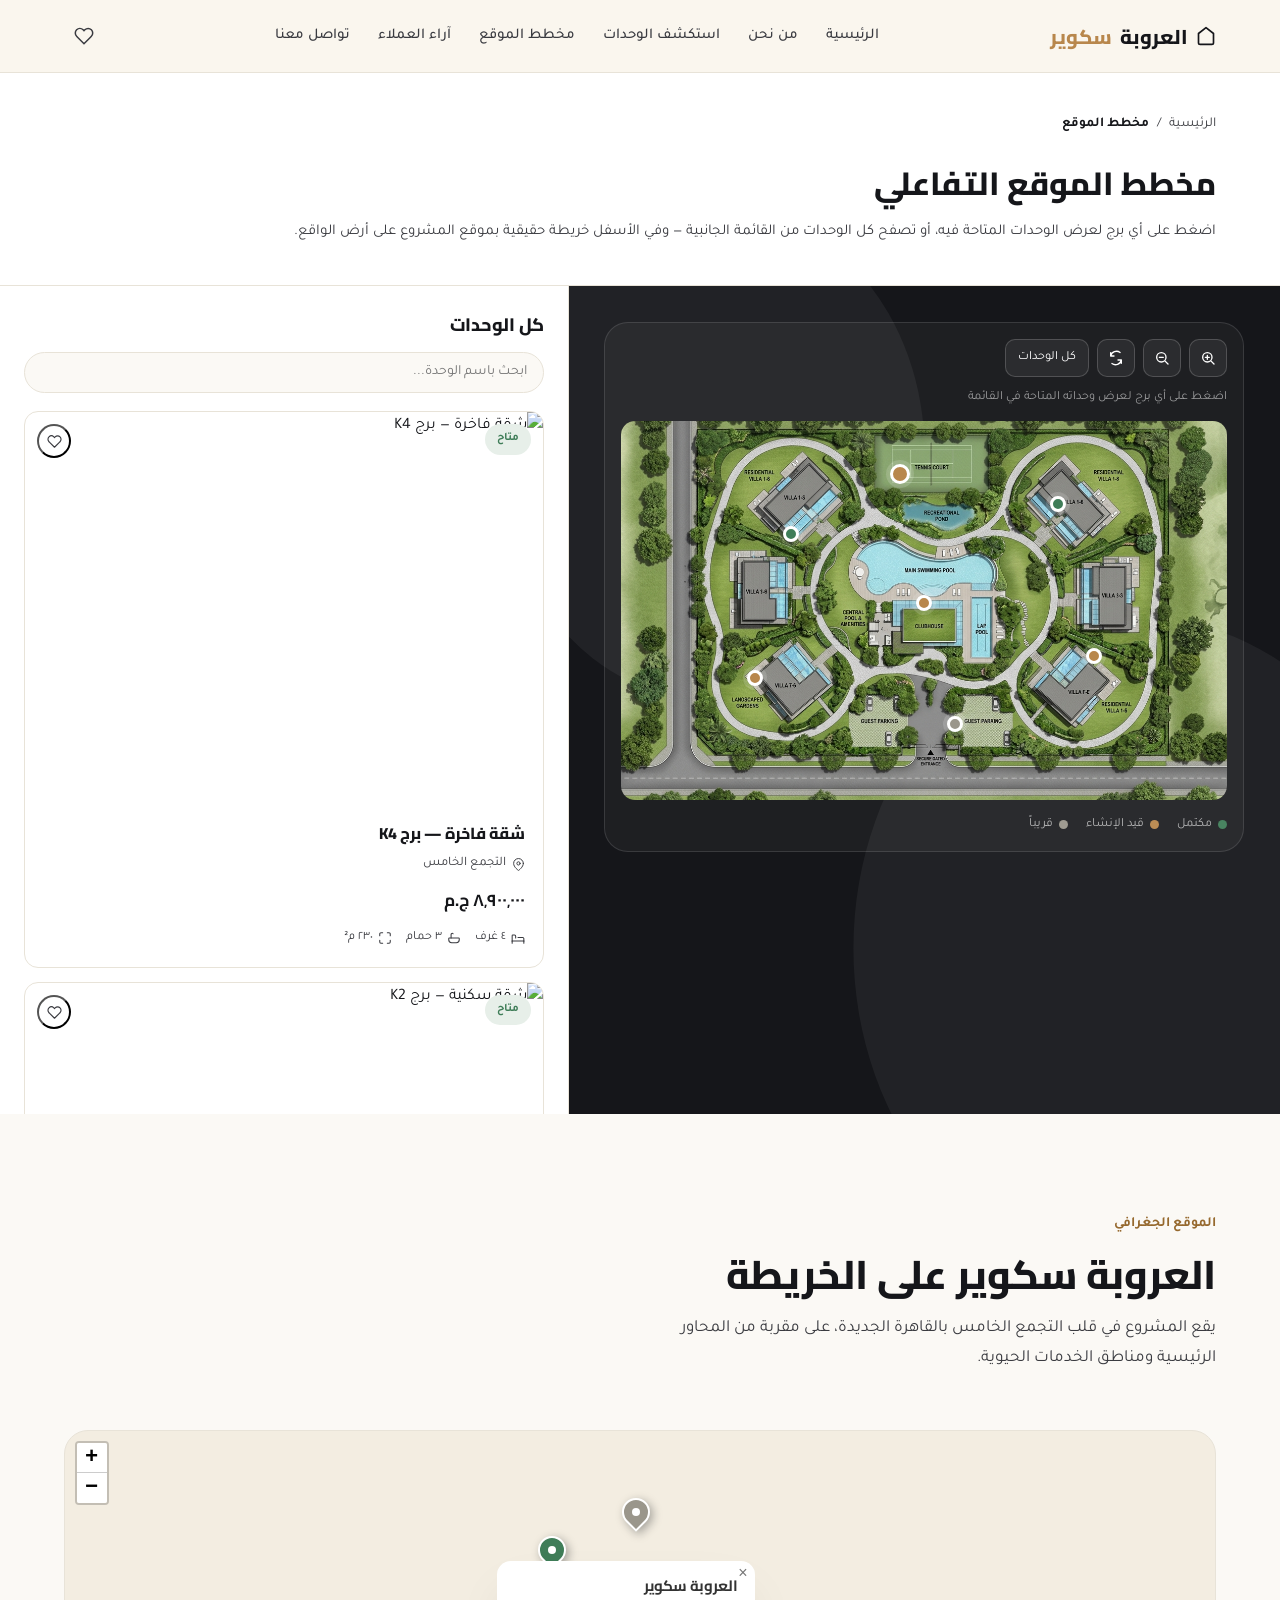
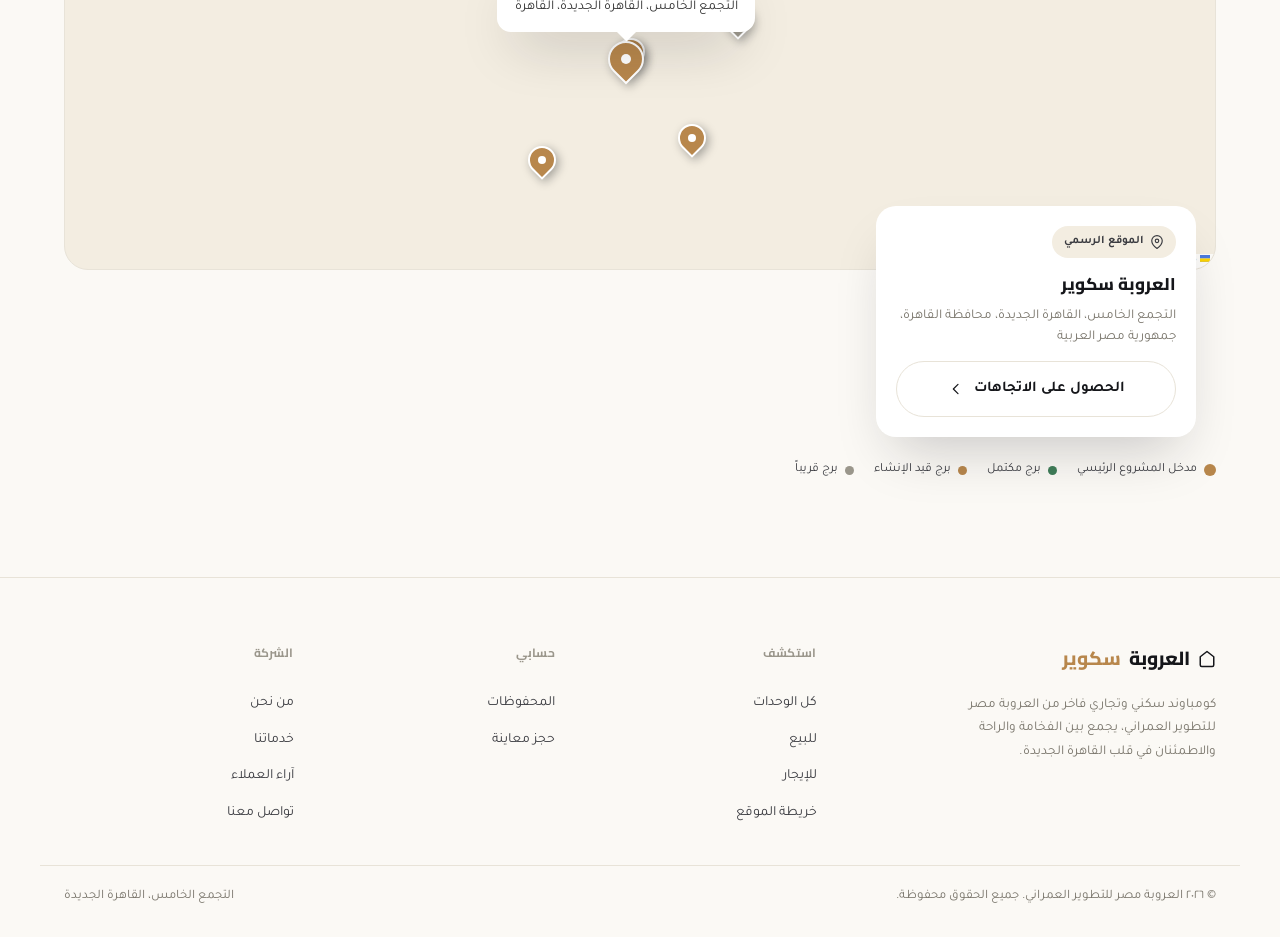
==== commit 1b219dda: "Add files via upload" ====
--- a/map.html
+++ b/map.html
@@ -7,8 +7,8 @@
 <meta name="description" content="استكشف مخطط العروبة سكوير التفاعلي وتصفح الوحدات المتاحة في كل برج.">
 <link rel="preconnect" href="https://fonts.googleapis.com">
 <link rel="preconnect" href="https://fonts.gstatic.com" crossorigin>
-<link href="https://fonts.googleapis.com/css2?family=Cairo:wght@700;800&family=Tajawal:wght@400;500;700&display=swap" rel="stylesheet">
-<link rel="icon" href="data:image/svg+xml,%3Csvg xmlns='http://www.w3.org/2000/svg' viewBox='0 0 24 24'%3E%3Crect width='24' height='24' rx='6' fill='%23A8813C'/%3E%3Ctext x='12' y='17' font-size='13' fill='white' text-anchor='middle' font-family='Arial,sans-serif' font-weight='700'%3Eع%3C/text%3E%3C/svg%3E">
+<link href="https://fonts.googleapis.com/css2?family=Cairo:wght@700;800;900&family=Tajawal:wght@400;500;700&display=swap" rel="stylesheet">
+<link rel="icon" href="data:image/svg+xml,%3Csvg xmlns='http://www.w3.org/2000/svg' viewBox='0 0 24 24'%3E%3Crect width='24' height='24' rx='6' fill='%23B8874C'/%3E%3Ctext x='12' y='17' font-size='13' fill='white' text-anchor='middle' font-family='Arial,sans-serif' font-weight='700'%3Eع%3C/text%3E%3C/svg%3E">
 <link rel="stylesheet" href="vendor/leaflet/leaflet.css">
 <link rel="stylesheet" href="css/style.css">
 </head>
@@ -80,6 +80,7 @@
                 <button class="hotspot hotspot--progress" type="button" data-tower="building-s" data-tower-key="S" style="top:48%;right:50%" aria-label="عرض وحدات برج S" aria-haspopup="dialog"><span class="hotspot__pin"></span><div class="hotspot__tooltip">برج S</div></button>
                 <button class="hotspot hotspot--progress" type="button" data-tower="building-n" data-tower-key="N" style="top:62%;right:22%" aria-label="عرض وحدات برج N" aria-haspopup="dialog"><span class="hotspot__pin"></span><div class="hotspot__tooltip">برج N</div></button>
                 <button class="hotspot hotspot--progress" type="button" data-tower="building-h" data-tower-key="H" style="top:68%;right:78%" aria-label="عرض وحدات برج H" aria-haspopup="dialog"><span class="hotspot__pin"></span><div class="hotspot__tooltip">برج H</div></button>
+                <button class="hotspot hotspot--soon" type="button" data-tower="building-u" data-tower-key="U" style="top:80%;right:45%" aria-label="عرض وحدات برج U" aria-haspopup="dialog"><span class="hotspot__pin"></span><div class="hotspot__tooltip">برج U</div></button>
                 <button class="hotspot hotspot--elite hotspot--soon" type="button" data-tower="building-z" data-tower-key="Z" style="top:14%;right:54%" aria-label="عرض وحدات برج Z" aria-haspopup="dialog"><span class="hotspot__pin"></span><div class="hotspot__tooltip">برج Z — بنتهاوس</div></button>
               </div>
             </div>
@@ -142,18 +143,36 @@
 
 <footer class="site-footer">
   <div class="site-footer__inner">
-    <a href="index.html" class="site-footer__logo">العروبة <span>سكوير</span></a>
-    <ul class="site-footer__nav">
-      <li><a href="index.html#about">من نحن</a></li>
-      <li><a href="units.html">استكشف الوحدات</a></li>
-      <li><a href="map.html">مخطط الموقع</a></li>
-      <li><a href="saved.html">المحفوظات</a></li>
-      <li><a href="index.html#testimonials">آراء العملاء</a></li>
-      <li><a href="index.html#cta">تواصل معنا</a></li>
-    </ul>
+    <div class="site-footer__brand">
+      <a href="index.html" class="site-footer__logo">
+        <svg width="18" height="18" viewBox="0 0 24 24" fill="none" stroke="currentColor" stroke-width="2"><path stroke-linecap="round" stroke-linejoin="round" d="M3 9l9-7 9 7v11a2 2 0 0 1-2 2H5a2 2 0 0 1-2-2z"></path></svg>
+        العروبة <span>سكوير</span>
+      </a>
+      <p class="site-footer__tagline">كومباوند سكني وتجاري فاخر من العروبة مصر للتطوير العمراني، يجمع بين الفخامة والراحة والاطمئنان في قلب القاهرة الجديدة.</p>
+    </div>
+    <div class="site-footer__col">
+      <h4>استكشف</h4>
+      <a href="units.html">كل الوحدات</a>
+      <a href="units.html?listing=sale">للبيع</a>
+      <a href="units.html?listing=rent">للإيجار</a>
+      <a href="map.html">خريطة الموقع</a>
+    </div>
+    <div class="site-footer__col">
+      <h4>حسابي</h4>
+      <a href="saved.html">المحفوظات</a>
+      <a href="schedule-visit.html">حجز معاينة</a>
+    </div>
+    <div class="site-footer__col">
+      <h4>الشركة</h4>
+      <a href="index.html#about">من نحن</a>
+      <a href="index.html#services">خدماتنا</a>
+      <a href="index.html#testimonials">آراء العملاء</a>
+      <a href="index.html#cta">تواصل معنا</a>
+    </div>
   </div>
   <div class="site-footer__bottom">
-    © <span id="year"></span> العروبة مصر للتطوير العمراني. جميع الحقوق محفوظة.
+    <span>© <span id="year"></span> العروبة مصر للتطوير العمراني. جميع الحقوق محفوظة.</span>
+    <span>التجمع الخامس، القاهرة الجديدة</span>
   </div>
 </footer>
 
--- a/css/style.css
+++ b/css/style.css
@@ -762,6 +762,8 @@
   display:inline-flex; align-items:center; gap:6px;
   font-size:12.5px; color:rgba(255,255,255,.85);
 }
+.project-card--soon .project-card__image img{ filter:grayscale(.55) brightness(.85); }
+.project-card--soon .project-card__badge{ background:var(--muted-2); color:#fff; }
 
 @media (max-width:1000px){ .projects__grid{ grid-template-columns:1fr 1fr; } }
 @media (max-width:640px){ .projects__grid{ grid-template-columns:1fr; } }
@@ -1124,6 +1126,53 @@
   padding:22px;
   position:sticky; top:104px;
 }
+.quick-filters{
+  display:flex; align-items:center; justify-content:space-between; gap:16px;
+  flex-wrap:wrap;
+  padding-block:24px;
+  border-bottom:1px solid var(--line);
+}
+.seg{
+  display:inline-flex; padding:4px; gap:2px;
+  background:var(--sand); border-radius:999px;
+}
+.seg button{
+  border:none; background:none;
+  padding:9px 20px; border-radius:999px;
+  font-size:13.5px; font-weight:700; color:var(--ink-soft);
+  transition:background .2s, color .2s;
+}
+.seg button.is-active{ background:var(--ink); color:#fff; }
+
+.filters-card__head{ display:flex; align-items:center; justify-content:space-between; margin-bottom:18px; }
+.filters-card__head-actions{ display:flex; align-items:center; gap:10px; }
+.filters-clear{
+  font-size:12.5px; font-weight:700; color:var(--ink-soft);
+  text-decoration:underline; text-underline-offset:2px;
+  background:none; border:none;
+}
+.filters-clear:hover{ color:var(--ink); }
+.filter-group__label{ font-size:13px; font-weight:700; color:var(--ink-soft); margin-bottom:8px; }
+.filters-apply-mobile{ display:none; margin-top:6px; }
+
+.pill-toggle-row{ display:flex; gap:8px; flex-wrap:wrap; }
+.pill-toggle{
+  border:1px solid var(--line);
+  background:var(--surface); color:var(--ink-soft);
+  padding:8px 14px; border-radius:999px;
+  font-size:13px; font-weight:600;
+  transition:background .2s, border-color .2s, color .2s;
+}
+.pill-toggle:hover{ border-color:var(--line-strong); }
+.pill-toggle.is-active{ background:var(--ink); border-color:var(--ink); color:#fff; }
+
+.units-toolbar__right{ display:flex; align-items:center; gap:12px; }
+.sort-select{
+  border:1px solid var(--line); border-radius:10px;
+  padding:9px 14px; font-family:inherit; font-size:13.5px;
+  background:var(--surface); color:var(--ink);
+}
+
 .filters-card__title{ font-family:"Cairo",sans-serif; font-weight:800; font-size:16px; margin-bottom:18px; }
 .filter-group{ margin-bottom:20px; }
 .filter-group label{ display:block; font-size:13px; font-weight:700; color:var(--ink-soft); margin-bottom:8px; }
@@ -1273,6 +1322,7 @@
   }
   .filters-card.is-open{ transform:translateY(0); }
   .filters-close{ display:flex; }
+  .filters-apply-mobile{ display:flex; }
   .filters-fab{ display:flex; }
   .units-grid{ grid-template-columns:1fr 1fr; }
 }
@@ -1303,7 +1353,9 @@
   display:inline-flex; align-items:center; gap:8px;
   border:1px solid var(--line); border-radius:999px;
   padding:9px 18px; font-size:13.5px; font-weight:700; color:var(--ink-soft);
-}
+  transition:border-color .2s, color .2s;
+}
+.ud-fav:hover{ border-color:var(--line-strong); color:var(--ink); }
 .ud-fav.is-fav{ color:var(--danger); border-color:var(--danger); }
 .ud-fav.is-fav svg{ fill:var(--danger); }
 
@@ -1312,8 +1364,9 @@
   margin-top:26px; border-radius:var(--radius-lg); overflow:hidden;
   height:420px;
 }
-.gh-main{ position:relative; cursor:pointer; }
-.gh-main img{ width:100%; height:100%; object-fit:cover; }
+.gh-main{ position:relative; cursor:pointer; overflow:hidden; }
+.gh-main img{ width:100%; height:100%; object-fit:cover; transition:transform .4s; }
+.gh-main:hover img{ transform:scale(1.04); }
 .gh-count{
   position:absolute; bottom:16px; inset-inline-start:16px;
   background:rgba(20,15,6,.7); color:#fff;
@@ -1338,9 +1391,12 @@
 .amenity{
   display:flex; flex-direction:column; align-items:center; gap:8px;
   text-align:center; background:var(--cream); border:1px solid var(--line);
-  border-radius:12px; padding:16px 8px; color:var(--gold-deep); font-size:12.5px; font-weight:600;
-}
+  border-radius:12px; padding:16px 8px; color:var(--ink); font-size:12.5px; font-weight:600;
+  transition:border-color .2s, transform .2s;
+}
+.amenity:hover{ border-color:var(--line-strong); transform:translateY(-2px); }
 .amenity svg{ color:var(--ink); }
+@media (max-width:480px){ .amenities-grid{ grid-template-columns:repeat(2,1fr); } }
 table.info-table{ width:100%; border-collapse:collapse; }
 table.info-table td{ padding:11px 4px; border-bottom:1px solid var(--line); font-size:14px; }
 table.info-table td:first-child{ color:var(--ink-soft); width:45%; }
@@ -1391,6 +1447,7 @@
    وحدات مشابهة
    ========================================================= */
 .similar-units{ padding-block:56px; border-top:1px solid var(--line); }
+.similar-units .section-header{ margin-bottom:28px; }
 .similar-units__grid{ display:grid; grid-template-columns:repeat(3,1fr); gap:22px; margin-top:24px; }
 @media (max-width:900px){ .similar-units__grid{ grid-template-columns:1fr 1fr; } }
 @media (max-width:640px){ .similar-units__grid{ grid-template-columns:1fr; } }
